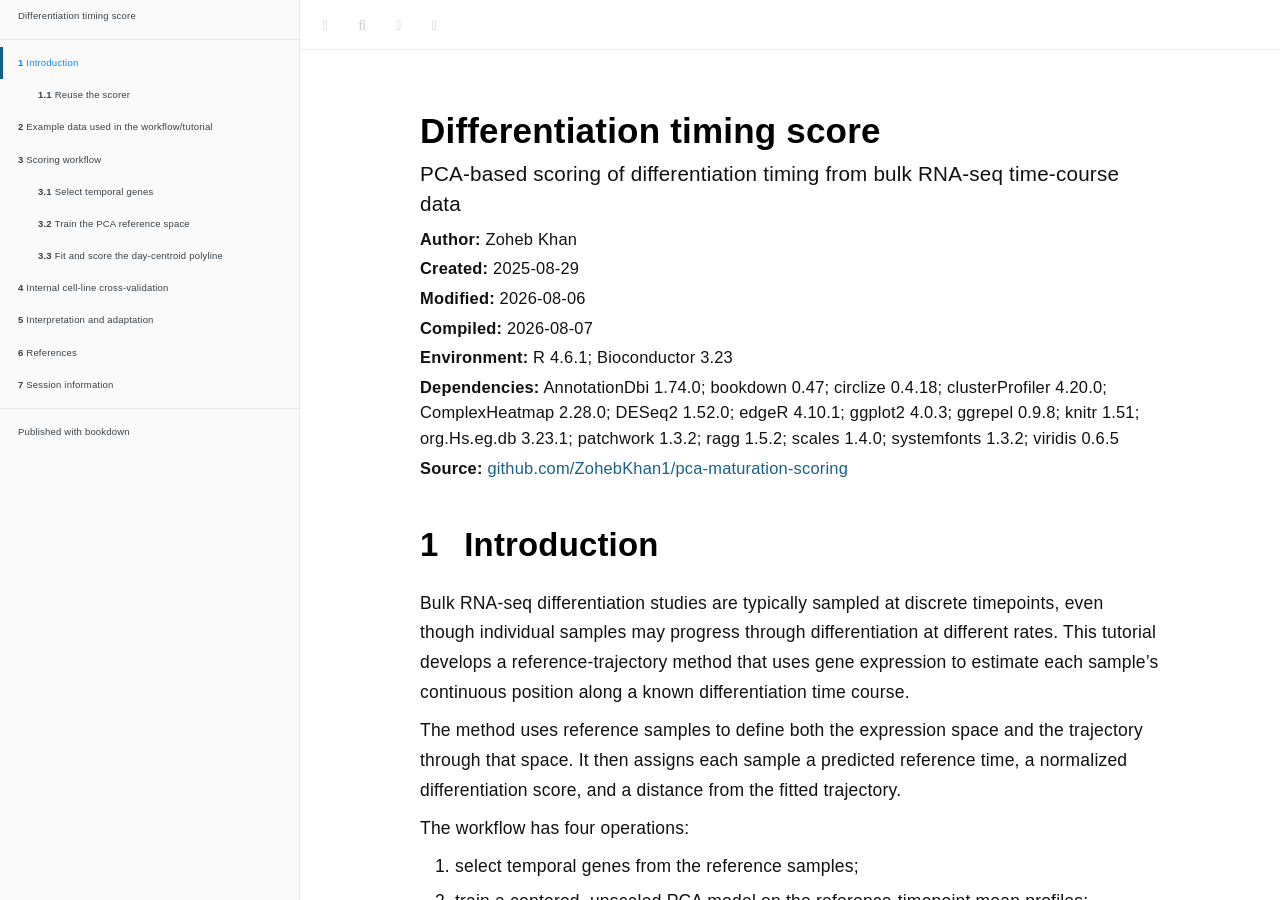
==== docs/index.html @ 33b311d7 "refine timing validation" ====
<!DOCTYPE html>
<html lang="" xml:lang="">
<head>

  <meta charset="utf-8" />
  <meta http-equiv="X-UA-Compatible" content="IE=edge" />
  <title>Differentiation timing score</title>
  <meta name="description" content="PCA-based scoring of differentiation timing from bulk RNA-seq time-course data." />
  <meta name="generator" content="bookdown 0.47 and GitBook 2.6.7" />

  <meta property="og:title" content="Differentiation timing score" />
  <meta property="og:type" content="book" />
  
  <meta property="og:description" content="PCA-based scoring of differentiation timing from bulk RNA-seq time-course data." />
  

  <meta name="twitter:card" content="summary" />
  <meta name="twitter:title" content="Differentiation timing score" />
  
  <meta name="twitter:description" content="PCA-based scoring of differentiation timing from bulk RNA-seq time-course data." />
  




  <meta name="viewport" content="width=device-width, initial-scale=1" />
  <meta name="apple-mobile-web-app-capable" content="yes" />
  <meta name="apple-mobile-web-app-status-bar-style" content="black" />
  
  


<script src="libs/jquery-3.6.0/jquery-3.6.0.min.js"></script>
<script src="https://cdn.jsdelivr.net/npm/fuse.js@6.4.6/dist/fuse.min.js"></script>
<link href="libs/gitbook-2.6.7/css/style.css" rel="stylesheet" />
<link href="libs/gitbook-2.6.7/css/plugin-table.css" rel="stylesheet" />
<link href="libs/gitbook-2.6.7/css/plugin-bookdown.css" rel="stylesheet" />
<link href="libs/gitbook-2.6.7/css/plugin-highlight.css" rel="stylesheet" />
<link href="libs/gitbook-2.6.7/css/plugin-search.css" rel="stylesheet" />
<link href="libs/gitbook-2.6.7/css/plugin-fontsettings.css" rel="stylesheet" />
<link href="libs/gitbook-2.6.7/css/plugin-clipboard.css" rel="stylesheet" />








<link href="libs/anchor-sections-1.1.0/anchor-sections.css" rel="stylesheet" />
<link href="libs/anchor-sections-1.1.0/anchor-sections-hash.css" rel="stylesheet" />
<script src="libs/anchor-sections-1.1.0/anchor-sections.js"></script>


<style type="text/css">
html { -webkit-text-size-adjust: 100%; }
pre > code.sourceCode { white-space: pre; position: relative; }
pre > code.sourceCode > span { display: inline-block; line-height: 1.25; }
pre > code.sourceCode > span:empty { height: 1.2em; }
.sourceCode { overflow: visible; }
code.sourceCode > span { color: inherit; text-decoration: inherit; }
pre.sourceCode { margin: 0; }
@media screen {
div.sourceCode { overflow: auto; }
}
@media print {
pre > code.sourceCode { white-space: pre-wrap; }
pre > code.sourceCode > span { text-indent: -5em; padding-left: 5em; }
}
pre.numberSource code
  { counter-reset: source-line 0; }
pre.numberSource code > span
  { position: relative; left: -4em; counter-increment: source-line; }
pre.numberSource code > span > a:first-child::before
  { content: counter(source-line);
    position: relative; left: -1em; text-align: right; vertical-align: baseline;
    border: none; display: inline-block;
    -webkit-touch-callout: none; -webkit-user-select: none;
    -khtml-user-select: none; -moz-user-select: none;
    -ms-user-select: none; user-select: none;
    padding: 0 4px; width: 4em;
    color: #aaaaaa;
  }
pre.numberSource { margin-left: 3em; border-left: 1px solid #aaaaaa;  padding-left: 4px; }
div.sourceCode
  {   }
@media screen {
pre > code.sourceCode > span > a:first-child::before { text-decoration: underline; }
}
code span.al { color: #ff0000; font-weight: bold; } /* Alert */
code span.an { color: #60a0b0; font-weight: bold; font-style: italic; } /* Annotation */
code span.at { color: #7d9029; } /* Attribute */
code span.bn { color: #40a070; } /* BaseN */
code span.bu { color: #008000; } /* BuiltIn */
code span.cf { color: #007020; font-weight: bold; } /* ControlFlow */
code span.ch { color: #4070a0; } /* Char */
code span.cn { color: #880000; } /* Constant */
code span.co { color: #60a0b0; font-style: italic; } /* Comment */
code span.cv { color: #60a0b0; font-weight: bold; font-style: italic; } /* CommentVar */
code span.do { color: #ba2121; font-style: italic; } /* Documentation */
code span.dt { color: #902000; } /* DataType */
code span.dv { color: #40a070; } /* DecVal */
code span.er { color: #ff0000; font-weight: bold; } /* Error */
code span.ex { } /* Extension */
code span.fl { color: #40a070; } /* Float */
code span.fu { color: #06287e; } /* Function */
code span.im { color: #008000; font-weight: bold; } /* Import */
code span.in { color: #60a0b0; font-weight: bold; font-style: italic; } /* Information */
code span.kw { color: #007020; font-weight: bold; } /* Keyword */
code span.op { color: #666666; } /* Operator */
code span.ot { color: #007020; } /* Other */
code span.pp { color: #bc7a00; } /* Preprocessor */
code span.sc { color: #4070a0; } /* SpecialChar */
code span.ss { color: #bb6688; } /* SpecialString */
code span.st { color: #4070a0; } /* String */
code span.va { color: #19177c; } /* Variable */
code span.vs { color: #4070a0; } /* VerbatimString */
code span.wa { color: #60a0b0; font-weight: bold; font-style: italic; } /* Warning */
</style>

<style type="text/css">
  
  div.hanging-indent{margin-left: 1.5em; text-indent: -1.5em;}
</style>

<link rel="stylesheet" href="style.css" type="text/css" />
</head>

<body>



  <div class="book without-animation with-summary font-size-2 font-family-1" data-basepath=".">

    <div class="book-summary">
      <nav role="navigation">

<ul class="summary">
<li><a href="./">Differentiation timing score</a></li>

<li class="divider"></li>
<li class="chapter" data-level="1" data-path=""><a href="#introduction"><i class="fa fa-check"></i><b>1</b> Introduction</a>
<ul>
<li class="chapter" data-level="1.1" data-path=""><a href="#reuse-the-scorer"><i class="fa fa-check"></i><b>1.1</b> Reuse the scorer</a></li>
</ul></li>
<li class="chapter" data-level="2" data-path=""><a href="#example-data-used-in-the-workflowtutorial"><i class="fa fa-check"></i><b>2</b> Example data used in the workflow/tutorial</a></li>
<li class="chapter" data-level="3" data-path=""><a href="#scoring-workflow"><i class="fa fa-check"></i><b>3</b> Scoring workflow</a>
<ul>
<li class="chapter" data-level="3.1" data-path=""><a href="#select-temporal-genes"><i class="fa fa-check"></i><b>3.1</b> Select temporal genes</a></li>
<li class="chapter" data-level="3.2" data-path=""><a href="#train-the-pca-reference-space"><i class="fa fa-check"></i><b>3.2</b> Train the PCA reference space</a></li>
<li class="chapter" data-level="3.3" data-path=""><a href="#fit-and-score-the-day-centroid-polyline"><i class="fa fa-check"></i><b>3.3</b> Fit and score the day-centroid polyline</a></li>
</ul></li>
<li class="chapter" data-level="4" data-path=""><a href="#internal-cell-line-cross-validation"><i class="fa fa-check"></i><b>4</b> Internal cell-line cross-validation</a></li>
<li class="chapter" data-level="5" data-path=""><a href="#interpretation-and-adaptation"><i class="fa fa-check"></i><b>5</b> Interpretation and adaptation</a></li>
<li class="chapter" data-level="6" data-path=""><a href="#references"><i class="fa fa-check"></i><b>6</b> References</a></li>
<li class="chapter" data-level="7" data-path=""><a href="#session-information"><i class="fa fa-check"></i><b>7</b> Session information</a></li>
<li class="divider"></li>
<li><a href="https://bookdown.org" target="_blank">Published with bookdown</a></li>

</ul>

      </nav>
    </div>

    <div class="book-body">
      <div class="body-inner">
        <div class="book-header" role="navigation">
          <h1>
            <i class="fa fa-circle-o-notch fa-spin"></i><a href="./">Differentiation timing score</a>
          </h1>
        </div>

        <div class="page-wrapper" tabindex="-1" role="main">
          <div class="page-inner">

            <section class="normal" id="section-">
<div id="header">
<h1 class="title">Differentiation timing score</h1>
</div>
<div class="tutorial-title-block">
<h1 class="title">
Differentiation timing score
</h1>
<div class="tutorial-subtitle">
PCA-based scoring of differentiation timing from bulk RNA-seq time-course data
</div>
<div class="tutorial-meta-block">
<div>
<span>Author:</span> Zoheb Khan
</div>
<div>
<span>Created:</span> 2025-08-29
</div>
<div>
<span>Modified:</span> 2026-08-06
</div>
<div>
<span>Compiled:</span> 2026-08-07
</div>
<div>
<span>Environment:</span> R 4.6.1; Bioconductor 3.23
</div>
<div>
<span>Dependencies:</span> AnnotationDbi 1.74.0; bookdown 0.47; circlize 0.4.18; clusterProfiler 4.20.0; ComplexHeatmap 2.28.0; DESeq2 1.52.0; edgeR 4.10.1; ggplot2 4.0.3; ggrepel 0.9.8; knitr 1.51; org.Hs.eg.db 3.23.1; patchwork 1.3.2; ragg 1.5.2; scales 1.4.0; systemfonts 1.3.2; viridis 0.6.5
</div>
<div>
<span>Source:</span> <a href="https://github.com/ZohebKhan1/pca-maturation-scoring">github.com/ZohebKhan1/pca-maturation-scoring</a>
</div>
</div>
</div>
<div id="introduction" class="section level1 hasAnchor" number="1">
<h1><span class="header-section-number">1</span> Introduction<a href="#introduction" class="anchor-section" aria-label="Anchor link to header"></a></h1>
<p>Bulk RNA-seq differentiation studies are typically sampled at discrete timepoints, even though individual samples may progress through differentiation at different rates. This tutorial develops a reference-trajectory method that uses gene expression to estimate each sample’s continuous position along a known differentiation time course.</p>
<p>The method uses reference samples to define both the expression space and the trajectory through that space. It then assigns each sample a predicted reference time, a normalized differentiation score, and a distance from the fitted trajectory.</p>
<p>The workflow has four operations:</p>
<ol style="list-style-type: decimal">
<li>select temporal genes from the reference samples;</li>
<li>train a centered, unscaled PCA model on the reference-timepoint mean profiles;</li>
<li>join ordered day centroids into a piecewise-linear trajectory; and</li>
<li>project samples to their nearest position on that finite trajectory.</li>
</ol>
<p>The worked analysis is maintained in <code>scripts/01_build_tutorial_objects.R</code>, and the reusable scoring implementation is in <code>functions/score_differentiation_timing.R</code>. <code>tutorial/tutorial.Rmd</code> is the authoritative tutorial source; <code>docs/</code> contains the generated GitHub Pages site.</p>
<div id="reuse-the-scorer" class="section level2 hasAnchor" number="1.1">
<h2><span class="header-section-number">1.1</span> Reuse the scorer<a href="#reuse-the-scorer" class="anchor-section" aria-label="Anchor link to header"></a></h2>
<p>The scorer assumes that temporal genes and normalized expression values have already been defined. It trains the reference PCA and day-centroid polyline, projects all supplied samples into that fixed space, and returns predicted time, a normalized differentiation score, and projection-distance diagnostics. It does not select genes, normalize counts, draw figures, or write files.</p>
<div class="sourceCode" id="cb1"><pre class="sourceCode r"><code class="sourceCode r"><span id="cb1-1"><a href="#cb1-1" tabindex="-1"></a>base_url <span class="ot">&lt;-</span> <span class="fu">paste0</span>(</span>
<span id="cb1-2"><a href="#cb1-2" tabindex="-1"></a>  <span class="st">&#39;https://raw.githubusercontent.com/ZohebKhan1/&#39;</span>,</span>
<span id="cb1-3"><a href="#cb1-3" tabindex="-1"></a>  <span class="st">&#39;pca-maturation-scoring/main/functions&#39;</span></span>
<span id="cb1-4"><a href="#cb1-4" tabindex="-1"></a>)</span>
<span id="cb1-5"><a href="#cb1-5" tabindex="-1"></a></span>
<span id="cb1-6"><a href="#cb1-6" tabindex="-1"></a><span class="fu">download.file</span>(</span>
<span id="cb1-7"><a href="#cb1-7" tabindex="-1"></a>  <span class="fu">paste0</span>(base_url, <span class="st">&#39;/score_differentiation_timing.R&#39;</span>),</span>
<span id="cb1-8"><a href="#cb1-8" tabindex="-1"></a>  <span class="st">&#39;score_differentiation_timing.R&#39;</span></span>
<span id="cb1-9"><a href="#cb1-9" tabindex="-1"></a>)</span>
<span id="cb1-10"><a href="#cb1-10" tabindex="-1"></a><span class="fu">source</span>(<span class="st">&#39;score_differentiation_timing.R&#39;</span>)</span></code></pre></div>
<p>The primary inputs are:</p>
<ul>
<li><code>expression_matrix</code>: normalized expression, with unique gene IDs in rows and unique sample IDs in columns;</li>
<li><code>metadata</code>: one row per expression sample;</li>
<li><code>temporal_genes</code>: gene IDs selected independently of the samples being evaluated;</li>
<li><code>sample_id_col</code> and <code>time_col</code>: metadata columns containing sample IDs and numeric reference times;</li>
<li><code>reference_samples</code>: an optional vector of sample IDs that distinguishes training references from samples to score. If omitted, all samples are references.</li>
</ul>
<p>The scorer automatically retains the smallest number of PCs explaining at least 99% of the between-timepoint variance. The output list contains <code>scores</code>, <code>pca_coordinates</code>, <code>pca_fit</code>, <code>pca_variance</code>, the selected <code>n_pcs</code>, <code>centroid_polyline</code>, retained <code>temporal_genes</code>, and the <code>reference_time_range</code>. Because projection is clipped to finite centroid-to-centroid segments, predicted times and normalized scores are bounded by the first and last reference timepoints. A score outside 0 to 1 is therefore not part of this implementation’s contract.</p>
</div>
</div>
<div id="example-data-used-in-the-workflowtutorial" class="section level1 hasAnchor" number="2">
<h1><span class="header-section-number">2</span> Example data used in the workflow/tutorial<a href="#example-data-used-in-the-workflowtutorial" class="anchor-section" aria-label="Anchor link to header"></a></h1>
<p>The worked example uses processed data derived from public <a href="https://www.ncbi.nlm.nih.gov/geo/query/acc.cgi?acc=GSE122380">NCBI GEO accession GSE122380</a>, a bulk RNA-seq time course of human induced pluripotent stem cell differentiation into cardiomyocytes reported by Strober, Elorbany, Rhodes and colleagues. The analysis includes 192 samples from 13 cell lines collected across differentiation days 1 through 15. These samples form the reference cohort used for temporal-gene selection, PCA training, day-centroid trajectory fitting, and internal validation.</p>
<p>The repository bundles aligned sample metadata, a raw gene-count matrix, and a variance-stabilized expression matrix. The active input contains no perturbation samples. These tracked RDS files are the reproducible starting point for the workflow; raw-read acquisition, sequencing and sample-level QC, alignment, quantification, upstream gene filtering, and construction of the VST matrix are outside the repository’s scope. The tutorial therefore reproduces the analysis from processed inputs rather than from FASTQ files.</p>
<div class="table-scroll" role="region" aria-label="Samples and cell lines by differentiation day" tabindex="0">
<table class="sample-summary-table">
<caption>
<span id="tab:sample-summary-table">Table 2.1: </span>Samples and represented cell lines by differentiation day.
</caption>
<thead>
<tr>
<th style="text-align:left;">
Metric
</th>
<th style="text-align:right;">
D1
</th>
<th style="text-align:right;">
D2
</th>
<th style="text-align:right;">
D3
</th>
<th style="text-align:right;">
D4
</th>
<th style="text-align:right;">
D5
</th>
<th style="text-align:right;">
D6
</th>
<th style="text-align:right;">
D7
</th>
<th style="text-align:right;">
D8
</th>
<th style="text-align:right;">
D9
</th>
<th style="text-align:right;">
D10
</th>
<th style="text-align:right;">
D11
</th>
<th style="text-align:right;">
D12
</th>
<th style="text-align:right;">
D13
</th>
<th style="text-align:right;">
D14
</th>
<th style="text-align:right;">
D15
</th>
</tr>
</thead>
<tbody>
<tr>
<td style="text-align:left;">
Samples
</td>
<td style="text-align:right;">
13
</td>
<td style="text-align:right;">
12
</td>
<td style="text-align:right;">
12
</td>
<td style="text-align:right;">
12
</td>
<td style="text-align:right;">
13
</td>
<td style="text-align:right;">
13
</td>
<td style="text-align:right;">
13
</td>
<td style="text-align:right;">
13
</td>
<td style="text-align:right;">
13
</td>
<td style="text-align:right;">
13
</td>
<td style="text-align:right;">
13
</td>
<td style="text-align:right;">
13
</td>
<td style="text-align:right;">
13
</td>
<td style="text-align:right;">
13
</td>
<td style="text-align:right;">
13
</td>
</tr>
<tr>
<td style="text-align:left;">
Cell lines
</td>
<td style="text-align:right;">
13
</td>
<td style="text-align:right;">
12
</td>
<td style="text-align:right;">
12
</td>
<td style="text-align:right;">
12
</td>
<td style="text-align:right;">
13
</td>
<td style="text-align:right;">
13
</td>
<td style="text-align:right;">
13
</td>
<td style="text-align:right;">
13
</td>
<td style="text-align:right;">
13
</td>
<td style="text-align:right;">
13
</td>
<td style="text-align:right;">
13
</td>
<td style="text-align:right;">
13
</td>
<td style="text-align:right;">
13
</td>
<td style="text-align:right;">
13
</td>
<td style="text-align:right;">
13
</td>
</tr>
</tbody>
</table>
</div>
<p>The overview below shows global time-course structure and the corresponding day-collapsed expression similarity.</p>
<div id="fig-reference-overview" class="figure-anchor">

</div>
<p><img class="tutorial-figure" src="assets/figures/GSE122380_reference_pca_and_day_correlation.png" alt="PCA of the reference samples and a day-level expression correlation heatmap." style="width:96%;"></p>
<div class="tutorial-figure-caption">
<strong>Figure 1.</strong> Experimental structure of the GSE122380 time course. <strong>a.</strong> PCA using the top 10% most variable VST genes, colored by differentiation day. <strong>b.</strong> Pearson correlation between day-mean profiles from the same variable-gene set.
</div>
</div>
<div id="scoring-workflow" class="section level1 hasAnchor" number="3">
<h1><span class="header-section-number">3</span> Scoring workflow<a href="#scoring-workflow" class="anchor-section" aria-label="Anchor link to header"></a></h1>
<ol style="list-style-type: decimal">
<li><strong>Identify temporal genes in the reference samples.</strong> Apply three filters in sequence and retain genes that pass all three:
<ul>
<li>maximum day-mean TMM CPM at least 10;</li>
<li>DESeq2 LRT adjusted <span class="math inline">\(p\)</span>-value below <span class="math inline">\(10^{-7}\)</span> for categorical day after accounting for cell line; and</li>
<li>day-mean VST expression range at least 0.6.</li>
</ul></li>
<li><strong>Train the reference PCA.</strong> Average temporal-gene VST expression within each reference day, center each gene without variance scaling, and retain the smallest number of PCs explaining at least 99% of the between-day variance.</li>
<li><strong>Construct the day trajectory.</strong> Calculate the centroid for each reference day in retained PC space and connect the ordered centroids with finite line segments.</li>
<li><strong>Project each sample.</strong> Find its nearest point on the trajectory to obtain predicted time, a score normalized from 0 to 1, and squared projection distance.</li>
</ol>
<div id="select-temporal-genes" class="section level2 hasAnchor" number="3.1">
<h2><span class="header-section-number">3.1</span> Select temporal genes<a href="#select-temporal-genes" class="anchor-section" aria-label="Anchor link to header"></a></h2>
<p>Temporal-gene selection applies three filters in sequence. A gene is retained only if it satisfies every criterion.</p>
<p>The LRT compares a full count model containing cell line and categorical differentiation day with a reduced model containing cell line alone:</p>
<p><span class="math display">\[
\mathrm{full}: y \sim \mathrm{cell\ line} + \mathrm{day},
\qquad
\mathrm{reduced}: y \sim \mathrm{cell\ line}.
\tag{1}
\]</span></p>
<p>The likelihood-ratio statistic is</p>
<p><span class="math display">\[
\mathrm{LR} = 2\left(\ell_{\mathrm{full}} - \ell_{\mathrm{reduced}}\right),
\tag{2}
\]</span></p>
<p>where <span class="math inline">\(\ell\)</span> is the maximized model log likelihood. This tests whether categorical day improves fit after accounting for cell-line structure; it does not assume a linear expression trend.</p>
<div class="sourceCode" id="cb2"><pre class="sourceCode r"><code class="sourceCode r"><span id="cb2-1"><a href="#cb2-1" tabindex="-1"></a><span class="fu">source</span>(<span class="st">&#39;functions/select_temporal_genes.R&#39;</span>)</span>
<span id="cb2-2"><a href="#cb2-2" tabindex="-1"></a></span>
<span id="cb2-3"><a href="#cb2-3" tabindex="-1"></a>temporal_selection <span class="ot">&lt;-</span> <span class="fu">select_temporal_genes</span>(</span>
<span id="cb2-4"><a href="#cb2-4" tabindex="-1"></a>  <span class="at">counts =</span> counts,</span>
<span id="cb2-5"><a href="#cb2-5" tabindex="-1"></a>  <span class="at">vst =</span> vst,</span>
<span id="cb2-6"><a href="#cb2-6" tabindex="-1"></a>  <span class="at">metadata =</span> metadata,</span>
<span id="cb2-7"><a href="#cb2-7" tabindex="-1"></a>  <span class="at">expression_cpm_cutoff =</span> <span class="dv">10</span>,</span>
<span id="cb2-8"><a href="#cb2-8" tabindex="-1"></a>  <span class="at">lrt_padj_cutoff =</span> <span class="fl">1e-7</span>,</span>
<span id="cb2-9"><a href="#cb2-9" tabindex="-1"></a>  <span class="at">vst_dynamic_range_cutoff =</span> <span class="fl">0.6</span></span>
<span id="cb2-10"><a href="#cb2-10" tabindex="-1"></a>)</span>
<span id="cb2-11"><a href="#cb2-11" tabindex="-1"></a>temporal_genes <span class="ot">&lt;-</span> temporal_selection<span class="sc">$</span>temporal_genes</span></code></pre></div>
<table class="sample-summary-table">
<caption>
<span id="tab:lrt-summary-table">Table 3.1: </span>Sequential temporal-gene filtering.
</caption>
<thead>
<tr>
<th style="text-align:left;">
Metric
</th>
<th style="text-align:right;">
Value
</th>
</tr>
</thead>
<tbody>
<tr>
<td style="text-align:left;">
Genes in the aligned count/VST input
</td>
<td style="text-align:right;">
13,615
</td>
</tr>
<tr>
<td style="text-align:left;">
Genes with maximum day-mean TMM CPM &gt;= 10
</td>
<td style="text-align:right;">
11,411
</td>
</tr>
<tr>
<td style="text-align:left;">
Genes passing LRT adjusted p-value &lt; 1e-7
</td>
<td style="text-align:right;">
10,863
</td>
</tr>
<tr>
<td style="text-align:left;">
Genes passing all filters and used for scoring
</td>
<td style="text-align:right;">
8,215
</td>
</tr>
</tbody>
</table>
<p>The heatmap displays the first 1,500 final temporal genes after ordering the LRT results by adjusted p-value and then raw p-value. PCA, scoring, and validation use the complete temporal set rather than this display subset.</p>
<div id="fig-temporal-heatmap" class="figure-anchor">

</div>
<p><img class="tutorial-figure" src="assets/figures/GSE122380_temporal_heatmap.png" alt="Heatmap of 1500 temporal genes across all samples, ordered by differentiation day." style="width:92%;"></p>
<p>The four-cluster partition uses Ward-D2 hierarchical clustering of Euclidean distances between robust-LOESS-smoothed, re-standardized day-mean profiles. It is used only to interpret broad expression patterns. Cluster trajectories and GO Biological Process enrichment use the same 1,500 displayed genes, with those genes as the enrichment universe. These tests are not part of the scoring algorithm.</p>
<div id="fig-temporal-clusters" class="figure-anchor">

</div>
<p><img class="tutorial-figure" src="assets/figures/GSE122380_temporal_clusters.png" alt="Four temporal expression clusters with their enriched GO biological processes." style="width:96%;"></p>
<div class="tutorial-figure-caption">
<strong>Figure 3.</strong> Descriptive temporal clusters and GO enrichment for the 1,500 heatmap genes. Each row pairs a cluster trajectory with its top enriched GO Biological Process terms.
</div>
</div>
<div id="train-the-pca-reference-space" class="section level2 hasAnchor" number="3.2">
<h2><span class="header-section-number">3.2</span> Train the PCA reference space<a href="#train-the-pca-reference-space" class="anchor-section" aria-label="Anchor link to header"></a></h2>
<p>Let <span class="math inline">\(X \in \mathbb{R}^{n \times p}\)</span> be normalized reference expression for <span class="math inline">\(n\)</span> samples and <span class="math inline">\(p\)</span> temporal genes. For each of <span class="math inline">\(m\)</span> reference timepoints, the scorer first calculates its mean expression profile <span class="math inline">\(\mathbf{m}_j\)</span>. PCA is fitted to the <span class="math inline">\(m \times p\)</span> matrix of timepoint means after centering each gene without variance scaling. If <span class="math inline">\(\boldsymbol{\mu}_M\)</span> is the across-timepoint gene mean and <span class="math inline">\(W_k\)</span> contains the retained loading vectors, then</p>
<p><span class="math display">\[
\mathbf{m}_j = \frac{1}{|I_j|}\sum_{i \in I_j}\mathbf{x}_i,
\qquad
\mathbf{z}_i = (\mathbf{x}_i - \boldsymbol{\mu}_M) W_k.
\tag{3}
\]</span></p>
<p>The scorer chooses the smallest <span class="math inline">\(k\)</span> for which cumulative PCA variance is at least 99%. This choice is made from reference-timepoint means only; samples being evaluated cannot affect it. The rule retained seven PCs in the complete reference fit and in every validation fold. PC1 is flipped for figure readability when needed so it increases with differentiation day; a sign flip does not alter Euclidean projections or scores.</p>
<div id="fig-pca-day" class="figure-anchor">

</div>
<p><img class="tutorial-figure" src="assets/figures/GSE122380_pca_day.png" alt="PCA and PC1 versus day for all temporal genes and early and late cluster subsets." style="width:96%;"></p>
<div class="tutorial-figure-caption">
<strong>Figure 4.</strong> Individual samples projected into centered, unscaled PCA spaces learned from timepoint means for the full temporal set and two descriptive cluster subsets. C1+C2 and C3+C4 are interpretive subsets, not alternative primary models.
</div>
<p>The loading analysis annotates the largest PC1 and PC2 loadings and tests the top 500 genes in each PC1 direction for GO enrichment against the full temporal-gene universe.</p>
<div id="fig-pc1-validation" class="figure-anchor">

</div>
<p><img class="tutorial-figure" src="assets/figures/GSE122380_pc1_validation.png" alt="Top PCA loading genes and GO enrichment for positive and negative PC1 loadings." style="width:96%;"></p>
<div class="tutorial-figure-caption">
<strong>Figure 5.</strong> PCA loading interpretation. <strong>a-b.</strong> The ten largest positive and negative PC1 and PC2 loading genes. Ambiguous Ensembl-to-symbol mappings retain the Ensembl ID. <strong>c-d.</strong> GO enrichment among the 500 strongest negative and positive PC1 loadings.
</div>
</div>
<div id="fit-and-score-the-day-centroid-polyline" class="section level2 hasAnchor" number="3.3">
<h2><span class="header-section-number">3.3</span> Fit and score the day-centroid polyline<a href="#fit-and-score-the-day-centroid-polyline" class="anchor-section" aria-label="Anchor link to header"></a></h2>
<p>For each ordered reference day <span class="math inline">\(t_j\)</span>, the mean PCA coordinate is</p>
<p><span class="math display">\[
\mathbf{c}_j = \frac{1}{|I_j|}\sum_{i \in I_j}\mathbf{z}_i,
\qquad j = 1,\ldots,m.
\tag{4}
\]</span></p>
<p>The ordered centroids define a piecewise-linear trajectory. Segment <span class="math inline">\(j\)</span> begins at <span class="math inline">\(\mathbf{a}_j=\mathbf{c}_j\)</span>, ends at <span class="math inline">\(\mathbf{b}_j=\mathbf{c}_{j+1}\)</span>, and has direction <span class="math inline">\(\mathbf{v}_j=\mathbf{b}_j-\mathbf{a}_j\)</span>. For sample <span class="math inline">\(i\)</span>, the fraction along segment <span class="math inline">\(j\)</span> is</p>
<p><span class="math display">\[
\alpha_{ij} =
\operatorname{clip}_{[0,1]}
\left(
\frac{\langle \mathbf{z}_i-\mathbf{a}_j,\mathbf{v}_j \rangle}
{\langle \mathbf{v}_j,\mathbf{v}_j \rangle}
\right).
\tag{5}
\]</span></p>
<p>The closest finite-segment projection is selected:</p>
<p><span class="math display">\[
\mathbf{q}_{ij}=\mathbf{a}_j+\alpha_{ij}\mathbf{v}_j,
\qquad
j^\ast=\underset{j}{\operatorname{argmin}}
\left\lVert\mathbf{z}_i-\mathbf{q}_{ij}\right\rVert^2.
\tag{6}
\]</span></p>
<p>The corresponding predicted time and normalized score are</p>
<p><span class="math display">\[
\widehat{t}_i=t_{j^\ast}+\alpha_{ij^\ast}(t_{j^\ast+1}-t_{j^\ast}),
\qquad
s_i=\frac{\widehat{t}_i-t_{\mathrm{start}}}{t_{\mathrm{end}}-t_{\mathrm{start}}}.
\tag{7}
\]</span></p>
<p>Zero-length centroid segments are omitted. The method assumes that ordered centroids describe a meaningful trajectory in retained PC space. A self-approaching or folded trajectory can make nearest-segment assignments biologically ambiguous; squared projection distance should therefore be inspected when adapting the scorer.</p>
<div class="sourceCode" id="cb3"><pre class="sourceCode r"><code class="sourceCode r"><span id="cb3-1"><a href="#cb3-1" tabindex="-1"></a><span class="fu">source</span>(<span class="st">&#39;functions/score_differentiation_timing.R&#39;</span>)</span>
<span id="cb3-2"><a href="#cb3-2" tabindex="-1"></a></span>
<span id="cb3-3"><a href="#cb3-3" tabindex="-1"></a>timing_fit <span class="ot">&lt;-</span> <span class="fu">score_differentiation_timing</span>(</span>
<span id="cb3-4"><a href="#cb3-4" tabindex="-1"></a>  <span class="at">expression_matrix =</span> vst,             <span class="co"># normalized gene expression (vst)</span></span>
<span id="cb3-5"><a href="#cb3-5" tabindex="-1"></a>  <span class="at">metadata =</span> metadata,                  <span class="co"># sample metadata sheet</span></span>
<span id="cb3-6"><a href="#cb3-6" tabindex="-1"></a>  <span class="at">temporal_genes =</span> temporal_genes,      <span class="co"># temporally variable genes identified in step 3</span></span>
<span id="cb3-7"><a href="#cb3-7" tabindex="-1"></a>  <span class="at">sample_id_col =</span> <span class="st">&#39;sample_id&#39;</span>,</span>
<span id="cb3-8"><a href="#cb3-8" tabindex="-1"></a>  <span class="at">time_col =</span> <span class="st">&#39;day_numeric&#39;</span></span>
<span id="cb3-9"><a href="#cb3-9" tabindex="-1"></a>)</span>
<span id="cb3-10"><a href="#cb3-10" tabindex="-1"></a><span class="fu">head</span>(timing_fit<span class="sc">$</span>scores)</span></code></pre></div>
<div id="fig-timing-polyline" class="figure-anchor">

</div>
<p><img class="tutorial-figure" src="assets/figures/GSE122380_timing_polyline.png" alt="Samples and the ordered day-centroid polyline in the first two principal components." style="width:86%;"></p>
<div class="tutorial-figure-caption">
<strong>Figure 6.</strong> Differentiation trajectory in reference PCA space. Black points are day centroids; arrows connect them in day order. The day 1 and day 15 centroids anchor scores 0 and 1.
</div>
<p>The next figure projects the reference samples back onto their fitted trajectory. This is a descriptive calibration view, not out-of-sample validation. The gray band is the day-level mean score plus or minus one standard deviation.</p>
<div id="fig-score-by-day" class="figure-anchor">

</div>
<p><img class="tutorial-figure" src="assets/figures/GSE122380_score_by_day.png" alt="Differentiation timing scores across observed differentiation days." style="width:96%;"></p>
<div class="tutorial-figure-caption">
<strong>Figure 7.</strong> Reference-sample differentiation timing scores by observed day. Dashed lines mark the bounded reference endpoints at 0 and 1.
</div>
</div>
</div>
<div id="internal-cell-line-cross-validation" class="section level1 hasAnchor" number="4">
<h1><span class="header-section-number">4</span> Internal cell-line cross-validation<a href="#internal-cell-line-cross-validation" class="anchor-section" aria-label="Anchor link to header"></a></h1>
<p>Leave-one-cell-line-out validation repeats temporal-gene selection, PCA training, and polyline fitting using the remaining cell lines, then scores samples from the held-out cell line. The count-based DESeq2 LRT is refit in each fold. The tracked VST matrix is shared across folds because the upstream transformation pipeline is not available; the result is therefore internal validation conditional on this processed cohort, not an external transferability estimate. The tutorial uses a compatible optional local cache when present and otherwise runs the complete validation in memory without saving the result.</p>
<p>Fold-specific temporal genes are also divided into maturation and progenitor sets by the sign of their Spearman correlation with day. The reported accuracy metrics use the complete temporal set. All 13 held-out cell lines contribute; cell line <code>19190</code> is omitted only from the per-cell-line panel grid so the display remains a balanced 3-by-4 layout.</p>
<table class="sample-summary-table">
<caption>
<span id="tab:loo-summary-table">Table 4.1: </span>Leave-one-cell-line-out validation summary.
</caption>
<thead>
<tr>
<th style="text-align:left;">
Metric
</th>
<th style="text-align:right;">
Value
</th>
</tr>
</thead>
<tbody>
<tr>
<td style="text-align:left;">
Held-out cell lines
</td>
<td style="text-align:right;">
13
</td>
</tr>
<tr>
<td style="text-align:left;">
Held-out samples
</td>
<td style="text-align:right;">
192
</td>
</tr>
<tr>
<td style="text-align:left;">
Correlation between actual and predicted day
</td>
<td style="text-align:right;">
0.979
</td>
</tr>
<tr>
<td style="text-align:left;">
Squared Pearson correlation
</td>
<td style="text-align:right;">
0.959
</td>
</tr>
<tr>
<td style="text-align:left;">
Mean absolute error
</td>
<td style="text-align:right;">
0.55 days
</td>
</tr>
<tr>
<td style="text-align:left;">
Median absolute error
</td>
<td style="text-align:right;">
0.30 days
</td>
</tr>
<tr>
<td style="text-align:left;">
Predictions within 1 day
</td>
<td style="text-align:right;">
82.3%
</td>
</tr>
<tr>
<td style="text-align:left;">
Predictions within 2 days
</td>
<td style="text-align:right;">
97.9%
</td>
</tr>
</tbody>
</table>
<div id="fig-loo-cell-line-predictions" class="figure-anchor">

</div>
<p><img class="tutorial-figure" src="assets/figures/GSE122380_loo_cell_line_predictions.png" alt="Predicted versus observed day trajectories for twelve displayed held-out cell lines." style="width:96%;"></p>
<div class="tutorial-figure-caption">
<strong>Figure 8.</strong> Held-out predictions for 12 displayed cell lines. Each panel reports Pearson <span class="math inline">\(r\)</span> and its square for that line; neither quantity is a predictive <span class="math inline">\(R^2\)</span> statistic.
</div>
<div id="fig-loo-summary" class="figure-anchor">

</div>
<p><img class="tutorial-figure" src="assets/figures/GSE122380_loo_summary.png" alt="Predicted versus observed differentiation day for every held-out sample." style="width:96%;"></p>
<div class="tutorial-figure-caption">
<strong>Figure 9.</strong> Predicted versus observed differentiation day for all held-out samples. The dashed line is identity; the solid line is an ordinary least-squares summary.
</div>
<p>For held-out sample <span class="math inline">\(i\)</span>, absolute prediction error is</p>
<p><span class="math display">\[
e_i=\left|\widehat{t}_i-t_i\right|.
\]</span></p>
<p>Bars show the mean absolute held-out prediction error at each observed day. Error bars show one standard deviation across held-out samples at that day.</p>
<div id="fig-loo-timepoint-accuracy" class="figure-anchor">

</div>
<p><img class="tutorial-figure" src="assets/figures/GSE122380_loo_timepoint_accuracy.png" alt="Mean absolute held-out prediction error by observed differentiation day, with standard-deviation error bars." style="width:82%;"></p>
<div class="tutorial-figure-caption">
<strong>Figure 10.</strong> Absolute held-out prediction error by day. Lower values indicate closer timing predictions.
</div>
</div>
<div id="interpretation-and-adaptation" class="section level1 hasAnchor" number="5">
<h1><span class="header-section-number">5</span> Interpretation and adaptation<a href="#interpretation-and-adaptation" class="anchor-section" aria-label="Anchor link to header"></a></h1>
<p>The score estimates position along this reference trajectory. It does not establish cell quality, differentiation efficiency, lineage identity, potency, or biological directionality.</p>
<p>For a new study, select temporal genes and train the PCA/polyline model in an appropriate reference cohort, then project test samples without refitting that model. Before comparing scores across datasets, verify gene identifiers, normalization, shared feature support, batch structure, reference-time coverage, and projection distance.</p>
</div>
<div id="references" class="section level1 hasAnchor" number="6">
<h1><span class="header-section-number">6</span> References<a href="#references" class="anchor-section" aria-label="Anchor link to header"></a></h1>
<ol style="list-style-type: decimal">
<li>Love MI, Huber W, Anders S. Moderated estimation of fold change and dispersion for RNA-seq data with DESeq2. <em>Genome Biology</em>. 2014;15:550.</li>
<li>Strober BJ, Elorbany R, Rhodes K, et al. Dynamic genetic regulation of gene expression during cellular differentiation. <em>Science</em>. 2019;364:1287-1290.</li>
</ol>
</div>
<div id="session-information" class="section level1 hasAnchor" number="7">
<h1><span class="header-section-number">7</span> Session information<a href="#session-information" class="anchor-section" aria-label="Anchor link to header"></a></h1>
<pre><code>## R version 4.6.1 (2026-06-24)
## Platform: aarch64-apple-darwin23
## Running under: macOS Tahoe 26.5.1
## Matrix products: default
## BLAS:   /Library/Frameworks/R.framework/Versions/4.6/Resources/lib/libRblas.0.dylib
## LAPACK: /Library/Frameworks/R.framework/Versions/4.6/Resources/lib/libRlapack.dylib;  LAPACK version 3.12.1
## locale:
## [1] C.UTF-8/C.UTF-8/C.UTF-8/C/C.UTF-8/C.UTF-8
## time zone: America/Chicago
## tzcode source: internal
## attached base packages:
## [1] grid      stats4    stats     graphics  grDevices utils     datasets
## [8] methods   base
## other attached packages:
##  [1] viridis_0.6.5               viridisLite_0.4.3
##  [3] systemfonts_1.3.2           scales_1.4.0
##  [5] ragg_1.5.2                  patchwork_1.3.2
##  [7] org.Hs.eg.db_3.23.1         ggrepel_0.9.8
##  [9] ggplot2_4.0.3               edgeR_4.10.1
## [11] limma_3.68.4                DESeq2_1.52.0
## [13] SummarizedExperiment_1.42.0 MatrixGenerics_1.24.0
## [15] matrixStats_1.5.0           GenomicRanges_1.64.0
## [17] Seqinfo_1.2.0               ComplexHeatmap_2.28.0
## [19] clusterProfiler_4.20.0      circlize_0.4.18
## [21] AnnotationDbi_1.74.0        IRanges_2.46.0
## [23] S4Vectors_0.50.1            Biobase_2.72.0
## [25] BiocGenerics_0.58.1         generics_0.1.4
## [27] bookdown_0.47
## loaded via a namespace (and not attached):
##   [1] RColorBrewer_1.1-3      rstudioapi_0.19.0       jsonlite_2.0.0
##   [4] shape_1.4.6.1           tidydr_0.0.6            magrittr_2.0.5
##   [7] magick_2.9.1            ggtangle_0.1.2          rmarkdown_2.31
##  [10] farver_2.1.2            GlobalOptions_0.1.4     fs_2.1.0
##  [13] vctrs_0.7.3             Cairo_1.7-0             memoise_2.0.1
##  [16] ggtree_4.2.0            htmltools_0.5.9         S4Arrays_1.12.0
##  [19] SparseArray_1.12.2      gridGraphics_0.5-1      sass_0.4.10
##  [22] bslib_0.11.0            htmlwidgets_1.6.4       plyr_1.8.9
##  [25] httr2_1.3.0             cachem_1.1.0            igraph_2.3.3
##  [28] lifecycle_1.0.5         iterators_1.0.14        pkgconfig_2.0.3
##  [31] Matrix_1.7-5            R6_2.6.1                fastmap_1.2.0
##  [34] gson_0.2.0              clue_0.3-68             digest_0.6.39
##  [37] aplot_0.3.1             enrichplot_1.32.0       colorspace_2.1-3
##  [40] ggnewscale_0.5.2        aisdk_1.4.12            textshaping_1.0.5
##  [43] RSQLite_3.53.3          labeling_0.4.3          mgcv_1.9-4
##  [46] abind_1.4-8             httr_1.4.8              polyclip_1.10-7
##  [49] compiler_4.6.1          bit64_4.8.2             fontquiver_0.2.1
##  [52] withr_3.0.3             doParallel_1.0.17       S7_0.2.2
##  [55] BiocParallel_1.46.0     DBI_1.3.0               ggforce_0.5.0
##  [58] R.utils_2.13.0          MASS_7.3-65             DelayedArray_0.38.2
##  [61] rappdirs_0.3.4          rjson_0.2.23            tools_4.6.1
##  [64] otel_0.2.0              ape_5.8-1               scatterpie_0.2.6
##  [67] R.oo_1.27.1             glue_1.8.1              callr_3.8.0
##  [70] nlme_3.1-169            R.cache_0.17.0          GOSemSim_2.38.3
##  [73] cluster_2.1.8.2         reshape2_1.4.5          gtable_0.3.6
##  [76] R.methodsS3_1.8.2       tidyr_1.3.2             XVector_0.52.0
##  [79] foreach_1.5.2           pillar_1.11.1           stringr_1.6.0
##  [82] yulab.utils_0.2.4       splines_4.6.1           dplyr_1.2.1
##  [85] tweenr_2.0.3            treeio_1.36.1           lattice_0.22-9
##  [88] bit_4.6.0               tidyselect_1.2.1        locfit_1.5-9.12
##  [91] fontLiberation_0.1.0    GO.db_3.23.1            Biostrings_2.80.1
##  [94] knitr_1.51              gridExtra_2.3.1         fontBitstreamVera_0.1.1
##  [97] xfun_0.60               statmod_1.5.2           stringi_1.8.7
## [100] lazyeval_0.2.3          ggfun_0.2.1             yaml_2.3.12
## [103] evaluate_1.0.5          codetools_0.2-20        gdtools_0.5.1
## [106] tibble_3.3.1            qvalue_2.44.0           BiocManager_1.30.27
## [109] ggplotify_0.1.3         cli_3.6.6               jquerylib_0.1.4
## [112] processx_3.9.0          styler_1.11.0           dichromat_2.0-0.1
## [115] Rcpp_1.1.2              png_0.1-9               parallel_4.6.1
## [118] blob_1.3.0              DOSE_4.6.0              tidytree_0.4.8
## [121] ggiraph_0.9.6           enrichit_0.2.0          purrr_1.2.2
## [124] crayon_1.5.3            GetoptLong_1.1.1        rlang_1.3.0
## [127] KEGGREST_1.52.2</code></pre>

</div>
            </section>

          </div>
        </div>
      </div>


    </div>
  </div>
<script src="libs/gitbook-2.6.7/js/app.min.js"></script>
<script src="libs/gitbook-2.6.7/js/clipboard.min.js"></script>
<script src="libs/gitbook-2.6.7/js/plugin-search.js"></script>
<script src="libs/gitbook-2.6.7/js/plugin-sharing.js"></script>
<script src="libs/gitbook-2.6.7/js/plugin-fontsettings.js"></script>
<script src="libs/gitbook-2.6.7/js/plugin-bookdown.js"></script>
<script src="libs/gitbook-2.6.7/js/jquery.highlight.js"></script>
<script src="libs/gitbook-2.6.7/js/plugin-clipboard.js"></script>
<script>
gitbook.require(["gitbook"], function(gitbook) {
gitbook.start({
  "sharing": null,
  "fontsettings": {
    "theme": "white",
    "family": "sans",
    "size": 2
  },
  "edit": {
    "link": null,
    "text": null
  },
  "history": {
    "link": null,
    "text": null
  },
  "view": {
    "link": null,
    "text": null
  },
  "download": null,
  "search": {
    "engine": "fuse",
    "options": null
  },
  "toc": {
    "collapse": "subsection"
  }
});
});
</script>

<!-- dynamically load mathjax for compatibility with self-contained -->
<script>
  (function () {
    var script = document.createElement("script");
    script.type = "text/javascript";
    var src = "true";
    if (src === "" || src === "true") src = "https://cdnjs.cloudflare.com/ajax/libs/mathjax/2.7.9/latest.js?config=TeX-MML-AM_CHTML";
    if (location.protocol !== "file:")
      if (/^https?:/.test(src))
        src = src.replace(/^https?:/, '');
    script.src = src;
    document.getElementsByTagName("head")[0].appendChild(script);
  })();
</script>
</body>

</html>
---- docs/libs/gitbook-2.6.7/css/style.css ----
/*! normalize.css v2.1.0 | MIT License | git.io/normalize */img,legend{border:0}*{-webkit-font-smoothing:antialiased}sub,sup{position:relative}.book .book-body .page-wrapper .page-inner section.normal hr:after,.book-langs-index .inner .languages:after,.buttons:after,.dropdown-menu .buttons:after{clear:both}body,html{-ms-text-size-adjust:100%;-webkit-text-size-adjust:100%}article,aside,details,figcaption,figure,footer,header,hgroup,main,nav,section,summary{display:block}audio,canvas,video{display:inline-block}.hidden,[hidden]{display:none}audio:not([controls]){display:none;height:0}html{font-family:sans-serif}body,figure{margin:0}a:focus{outline:dotted thin}a:active,a:hover{outline:0}h1{font-size:2em;margin:.67em 0}abbr[title]{border-bottom:1px dotted}b,strong{font-weight:700}dfn{font-style:italic}hr{-moz-box-sizing:content-box;box-sizing:content-box;height:0}mark{background:#ff0;color:#000}code,kbd,pre,samp{font-family:monospace,serif;font-size:1em}pre{white-space:pre-wrap}q{quotes:"\201C" "\201D" "\2018" "\2019"}small{font-size:80%}sub,sup{font-size:75%;line-height:0;vertical-align:baseline}sup{top:-.5em}sub{bottom:-.25em}svg:not(:root){overflow:hidden}fieldset{border:1px solid silver;margin:0 2px;padding:.35em .625em .75em}legend{padding:0}button,input,select,textarea{font-family:inherit;font-size:100%;margin:0}button,input{line-height:normal}button,select{text-transform:none}button,html input[type=button],input[type=reset],input[type=submit]{-webkit-appearance:button;cursor:pointer}button[disabled],html input[disabled]{cursor:default}input[type=checkbox],input[type=radio]{box-sizing:border-box;padding:0}input[type=search]{-webkit-appearance:textfield;-moz-box-sizing:content-box;-webkit-box-sizing:content-box;box-sizing:content-box}input[type=search]::-webkit-search-cancel-button{margin-right:10px;}button::-moz-focus-inner,input::-moz-focus-inner{border:0;padding:0}textarea{overflow:auto;vertical-align:top}table{border-collapse:collapse;border-spacing:0}/*!
 * Preboot v2
 *
 * Open sourced under MIT license by @mdo.
 * Some variables and mixins from Bootstrap (Apache 2 license).
 */.link-inherit,.link-inherit:focus,.link-inherit:hover{color:inherit}/*!
 *  Font Awesome 4.7.0 by @davegandy - http://fontawesome.io - @fontawesome
 *  License - http://fontawesome.io/license (Font: SIL OFL 1.1, CSS: MIT License)
 */@font-face{font-family:'FontAwesome';src:url('./fontawesome/fontawesome-webfont.ttf?v=4.7.0') format('truetype');font-weight:normal;font-style:normal}.fa{display:inline-block;font:normal normal normal 14px/1 FontAwesome;font-size:inherit;text-rendering:auto;-webkit-font-smoothing:antialiased;-moz-osx-font-smoothing:grayscale}.fa-lg{font-size:1.33333333em;line-height:.75em;vertical-align:-15%}.fa-2x{font-size:2em}.fa-3x{font-size:3em}.fa-4x{font-size:4em}.fa-5x{font-size:5em}.fa-fw{width:1.28571429em;text-align:center}.fa-ul{padding-left:0;margin-left:2.14285714em;list-style-type:none}.fa-ul>li{position:relative}.fa-li{position:absolute;left:-2.14285714em;width:2.14285714em;top:.14285714em;text-align:center}.fa-li.fa-lg{left:-1.85714286em}.fa-border{padding:.2em .25em .15em;border:solid .08em #eee;border-radius:.1em}.fa-pull-left{float:left}.fa-pull-right{float:right}.fa.fa-pull-left{margin-right:.3em}.fa.fa-pull-right{margin-left:.3em}.pull-right{float:right}.pull-left{float:left}.fa.pull-left{margin-right:.3em}.fa.pull-right{margin-left:.3em}.fa-spin{-webkit-animation:fa-spin 2s infinite linear;animation:fa-spin 2s infinite linear}.fa-pulse{-webkit-animation:fa-spin 1s infinite steps(8);animation:fa-spin 1s infinite steps(8)}@-webkit-keyframes fa-spin{0%{-webkit-transform:rotate(0deg);transform:rotate(0deg)}100%{-webkit-transform:rotate(359deg);transform:rotate(359deg)}}@keyframes fa-spin{0%{-webkit-transform:rotate(0deg);transform:rotate(0deg)}100%{-webkit-transform:rotate(359deg);transform:rotate(359deg)}}.fa-rotate-90{-ms-filter:"progid:DXImageTransform.Microsoft.BasicImage(rotation=1)";-webkit-transform:rotate(90deg);-ms-transform:rotate(90deg);transform:rotate(90deg)}.fa-rotate-180{-ms-filter:"progid:DXImageTransform.Microsoft.BasicImage(rotation=2)";-webkit-transform:rotate(180deg);-ms-transform:rotate(180deg);transform:rotate(180deg)}.fa-rotate-270{-ms-filter:"progid:DXImageTransform.Microsoft.BasicImage(rotation=3)";-webkit-transform:rotate(270deg);-ms-transform:rotate(270deg);transform:rotate(270deg)}.fa-flip-horizontal{-ms-filter:"progid:DXImageTransform.Microsoft.BasicImage(rotation=0, mirror=1)";-webkit-transform:scale(-1, 1);-ms-transform:scale(-1, 1);transform:scale(-1, 1)}.fa-flip-vertical{-ms-filter:"progid:DXImageTransform.Microsoft.BasicImage(rotation=2, mirror=1)";-webkit-transform:scale(1, -1);-ms-transform:scale(1, -1);transform:scale(1, -1)}:root .fa-rotate-90,:root .fa-rotate-180,:root .fa-rotate-270,:root .fa-flip-horizontal,:root .fa-flip-vertical{filter:none}.fa-stack{position:relative;display:inline-block;width:2em;height:2em;line-height:2em;vertical-align:middle}.fa-stack-1x,.fa-stack-2x{position:absolute;left:0;width:100%;text-align:center}.fa-stack-1x{line-height:inherit}.fa-stack-2x{font-size:2em}.fa-inverse{color:#fff}.fa-glass:before{content:"\f000"}.fa-music:before{content:"\f001"}.fa-search:before{content:"\f002"}.fa-envelope-o:before{content:"\f003"}.fa-heart:before{content:"\f004"}.fa-star:before{content:"\f005"}.fa-star-o:before{content:"\f006"}.fa-user:before{content:"\f007"}.fa-film:before{content:"\f008"}.fa-th-large:before{content:"\f009"}.fa-th:before{content:"\f00a"}.fa-th-list:before{content:"\f00b"}.fa-check:before{content:"\f00c"}.fa-remove:before,.fa-close:before,.fa-times:before{content:"\f00d"}.fa-search-plus:before{content:"\f00e"}.fa-search-minus:before{content:"\f010"}.fa-power-off:before{content:"\f011"}.fa-signal:before{content:"\f012"}.fa-gear:before,.fa-cog:before{content:"\f013"}.fa-trash-o:before{content:"\f014"}.fa-home:before{content:"\f015"}.fa-file-o:before{content:"\f016"}.fa-clock-o:before{content:"\f017"}.fa-road:before{content:"\f018"}.fa-download:before{content:"\f019"}.fa-arrow-circle-o-down:before{content:"\f01a"}.fa-arrow-circle-o-up:before{content:"\f01b"}.fa-inbox:before{content:"\f01c"}.fa-play-circle-o:before{content:"\f01d"}.fa-rotate-right:before,.fa-repeat:before{content:"\f01e"}.fa-refresh:before{content:"\f021"}.fa-list-alt:before{content:"\f022"}.fa-lock:before{content:"\f023"}.fa-flag:before{content:"\f024"}.fa-headphones:before{content:"\f025"}.fa-volume-off:before{content:"\f026"}.fa-volume-down:before{content:"\f027"}.fa-volume-up:before{content:"\f028"}.fa-qrcode:before{content:"\f029"}.fa-barcode:before{content:"\f02a"}.fa-tag:before{content:"\f02b"}.fa-tags:before{content:"\f02c"}.fa-book:before{content:"\f02d"}.fa-bookmark:before{content:"\f02e"}.fa-print:before{content:"\f02f"}.fa-camera:before{content:"\f030"}.fa-font:before{content:"\f031"}.fa-bold:before{content:"\f032"}.fa-italic:before{content:"\f033"}.fa-text-height:before{content:"\f034"}.fa-text-width:before{content:"\f035"}.fa-align-left:before{content:"\f036"}.fa-align-center:before{content:"\f037"}.fa-align-right:before{content:"\f038"}.fa-align-justify:before{content:"\f039"}.fa-list:before{content:"\f03a"}.fa-dedent:before,.fa-outdent:before{content:"\f03b"}.fa-indent:before{content:"\f03c"}.fa-video-camera:before{content:"\f03d"}.fa-photo:before,.fa-image:before,.fa-picture-o:before{content:"\f03e"}.fa-pencil:before{content:"\f040"}.fa-map-marker:before{content:"\f041"}.fa-adjust:before{content:"\f042"}.fa-tint:before{content:"\f043"}.fa-edit:before,.fa-pencil-square-o:before{content:"\f044"}.fa-share-square-o:before{content:"\f045"}.fa-check-square-o:before{content:"\f046"}.fa-arrows:before{content:"\f047"}.fa-step-backward:before{content:"\f048"}.fa-fast-backward:before{content:"\f049"}.fa-backward:before{content:"\f04a"}.fa-play:before{content:"\f04b"}.fa-pause:before{content:"\f04c"}.fa-stop:before{content:"\f04d"}.fa-forward:before{content:"\f04e"}.fa-fast-forward:before{content:"\f050"}.fa-step-forward:before{content:"\f051"}.fa-eject:before{content:"\f052"}.fa-chevron-left:before{content:"\f053"}.fa-chevron-right:before{content:"\f054"}.fa-plus-circle:before{content:"\f055"}.fa-minus-circle:before{content:"\f056"}.fa-times-circle:before{content:"\f057"}.fa-check-circle:before{content:"\f058"}.fa-question-circle:before{content:"\f059"}.fa-info-circle:before{content:"\f05a"}.fa-crosshairs:before{content:"\f05b"}.fa-times-circle-o:before{content:"\f05c"}.fa-check-circle-o:before{content:"\f05d"}.fa-ban:before{content:"\f05e"}.fa-arrow-left:before{content:"\f060"}.fa-arrow-right:before{content:"\f061"}.fa-arrow-up:before{content:"\f062"}.fa-arrow-down:before{content:"\f063"}.fa-mail-forward:before,.fa-share:before{content:"\f064"}.fa-expand:before{content:"\f065"}.fa-compress:before{content:"\f066"}.fa-plus:before{content:"\f067"}.fa-minus:before{content:"\f068"}.fa-asterisk:before{content:"\f069"}.fa-exclamation-circle:before{content:"\f06a"}.fa-gift:before{content:"\f06b"}.fa-leaf:before{content:"\f06c"}.fa-fire:before{content:"\f06d"}.fa-eye:before{content:"\f06e"}.fa-eye-slash:before{content:"\f070"}.fa-warning:before,.fa-exclamation-triangle:before{content:"\f071"}.fa-plane:before{content:"\f072"}.fa-calendar:before{content:"\f073"}.fa-random:before{content:"\f074"}.fa-comment:before{content:"\f075"}.fa-magnet:before{content:"\f076"}.fa-chevron-up:before{content:"\f077"}.fa-chevron-down:before{content:"\f078"}.fa-retweet:before{content:"\f079"}.fa-shopping-cart:before{content:"\f07a"}.fa-folder:before{content:"\f07b"}.fa-folder-open:before{content:"\f07c"}.fa-arrows-v:before{content:"\f07d"}.fa-arrows-h:before{content:"\f07e"}.fa-bar-chart-o:before,.fa-bar-chart:before{content:"\f080"}.fa-twitter-square:before{content:"\f081"}.fa-facebook-square:before{content:"\f082"}.fa-camera-retro:before{content:"\f083"}.fa-key:before{content:"\f084"}.fa-gears:before,.fa-cogs:before{content:"\f085"}.fa-comments:before{content:"\f086"}.fa-thumbs-o-up:before{content:"\f087"}.fa-thumbs-o-down:before{content:"\f088"}.fa-star-half:before{content:"\f089"}.fa-heart-o:before{content:"\f08a"}.fa-sign-out:before{content:"\f08b"}.fa-linkedin-square:before{content:"\f08c"}.fa-thumb-tack:before{content:"\f08d"}.fa-external-link:before{content:"\f08e"}.fa-sign-in:before{content:"\f090"}.fa-trophy:before{content:"\f091"}.fa-github-square:before{content:"\f092"}.fa-upload:before{content:"\f093"}.fa-lemon-o:before{content:"\f094"}.fa-phone:before{content:"\f095"}.fa-square-o:before{content:"\f096"}.fa-bookmark-o:before{content:"\f097"}.fa-phone-square:before{content:"\f098"}.fa-twitter:before{content:"\f099"}.fa-facebook-f:before,.fa-facebook:before{content:"\f09a"}.fa-github:before{content:"\f09b"}.fa-unlock:before{content:"\f09c"}.fa-credit-card:before{content:"\f09d"}.fa-feed:before,.fa-rss:before{content:"\f09e"}.fa-hdd-o:before{content:"\f0a0"}.fa-bullhorn:before{content:"\f0a1"}.fa-bell:before{content:"\f0f3"}.fa-certificate:before{content:"\f0a3"}.fa-hand-o-right:before{content:"\f0a4"}.fa-hand-o-left:before{content:"\f0a5"}.fa-hand-o-up:before{content:"\f0a6"}.fa-hand-o-down:before{content:"\f0a7"}.fa-arrow-circle-left:before{content:"\f0a8"}.fa-arrow-circle-right:before{content:"\f0a9"}.fa-arrow-circle-up:before{content:"\f0aa"}.fa-arrow-circle-down:before{content:"\f0ab"}.fa-globe:before{content:"\f0ac"}.fa-wrench:before{content:"\f0ad"}.fa-tasks:before{content:"\f0ae"}.fa-filter:before{content:"\f0b0"}.fa-briefcase:before{content:"\f0b1"}.fa-arrows-alt:before{content:"\f0b2"}.fa-group:before,.fa-users:before{content:"\f0c0"}.fa-chain:before,.fa-link:before{content:"\f0c1"}.fa-cloud:before{content:"\f0c2"}.fa-flask:before{content:"\f0c3"}.fa-cut:before,.fa-scissors:before{content:"\f0c4"}.fa-copy:before,.fa-files-o:before{content:"\f0c5"}.fa-paperclip:before{content:"\f0c6"}.fa-save:before,.fa-floppy-o:before{content:"\f0c7"}.fa-square:before{content:"\f0c8"}.fa-navicon:before,.fa-reorder:before,.fa-bars:before{content:"\f0c9"}.fa-list-ul:before{content:"\f0ca"}.fa-list-ol:before{content:"\f0cb"}.fa-strikethrough:before{content:"\f0cc"}.fa-underline:before{content:"\f0cd"}.fa-table:before{content:"\f0ce"}.fa-magic:before{content:"\f0d0"}.fa-truck:before{content:"\f0d1"}.fa-pinterest:before{content:"\f0d2"}.fa-pinterest-square:before{content:"\f0d3"}.fa-google-plus-square:before{content:"\f0d4"}.fa-google-plus:before{content:"\f0d5"}.fa-money:before{content:"\f0d6"}.fa-caret-down:before{content:"\f0d7"}.fa-caret-up:before{content:"\f0d8"}.fa-caret-left:before{content:"\f0d9"}.fa-caret-right:before{content:"\f0da"}.fa-columns:before{content:"\f0db"}.fa-unsorted:before,.fa-sort:before{content:"\f0dc"}.fa-sort-down:before,.fa-sort-desc:before{content:"\f0dd"}.fa-sort-up:before,.fa-sort-asc:before{content:"\f0de"}.fa-envelope:before{content:"\f0e0"}.fa-linkedin:before{content:"\f0e1"}.fa-rotate-left:before,.fa-undo:before{content:"\f0e2"}.fa-legal:before,.fa-gavel:before{content:"\f0e3"}.fa-dashboard:before,.fa-tachometer:before{content:"\f0e4"}.fa-comment-o:before{content:"\f0e5"}.fa-comments-o:before{content:"\f0e6"}.fa-flash:before,.fa-bolt:before{content:"\f0e7"}.fa-sitemap:before{content:"\f0e8"}.fa-umbrella:before{content:"\f0e9"}.fa-paste:before,.fa-clipboard:before{content:"\f0ea"}.fa-lightbulb-o:before{content:"\f0eb"}.fa-exchange:before{content:"\f0ec"}.fa-cloud-download:before{content:"\f0ed"}.fa-cloud-upload:before{content:"\f0ee"}.fa-user-md:before{content:"\f0f0"}.fa-stethoscope:before{content:"\f0f1"}.fa-suitcase:before{content:"\f0f2"}.fa-bell-o:before{content:"\f0a2"}.fa-coffee:before{content:"\f0f4"}.fa-cutlery:before{content:"\f0f5"}.fa-file-text-o:before{content:"\f0f6"}.fa-building-o:before{content:"\f0f7"}.fa-hospital-o:before{content:"\f0f8"}.fa-ambulance:before{content:"\f0f9"}.fa-medkit:before{content:"\f0fa"}.fa-fighter-jet:before{content:"\f0fb"}.fa-beer:before{content:"\f0fc"}.fa-h-square:before{content:"\f0fd"}.fa-plus-square:before{content:"\f0fe"}.fa-angle-double-left:before{content:"\f100"}.fa-angle-double-right:before{content:"\f101"}.fa-angle-double-up:before{content:"\f102"}.fa-angle-double-down:before{content:"\f103"}.fa-angle-left:before{content:"\f104"}.fa-angle-right:before{content:"\f105"}.fa-angle-up:before{content:"\f106"}.fa-angle-down:before{content:"\f107"}.fa-desktop:before{content:"\f108"}.fa-laptop:before{content:"\f109"}.fa-tablet:before{content:"\f10a"}.fa-mobile-phone:before,.fa-mobile:before{content:"\f10b"}.fa-circle-o:before{content:"\f10c"}.fa-quote-left:before{content:"\f10d"}.fa-quote-right:before{content:"\f10e"}.fa-spinner:before{content:"\f110"}.fa-circle:before{content:"\f111"}.fa-mail-reply:before,.fa-reply:before{content:"\f112"}.fa-github-alt:before{content:"\f113"}.fa-folder-o:before{content:"\f114"}.fa-folder-open-o:before{content:"\f115"}.fa-smile-o:before{content:"\f118"}.fa-frown-o:before{content:"\f119"}.fa-meh-o:before{content:"\f11a"}.fa-gamepad:before{content:"\f11b"}.fa-keyboard-o:before{content:"\f11c"}.fa-flag-o:before{content:"\f11d"}.fa-flag-checkered:before{content:"\f11e"}.fa-terminal:before{content:"\f120"}.fa-code:before{content:"\f121"}.fa-mail-reply-all:before,.fa-reply-all:before{content:"\f122"}.fa-star-half-empty:before,.fa-star-half-full:before,.fa-star-half-o:before{content:"\f123"}.fa-location-arrow:before{content:"\f124"}.fa-crop:before{content:"\f125"}.fa-code-fork:before{content:"\f126"}.fa-unlink:before,.fa-chain-broken:before{content:"\f127"}.fa-question:before{content:"\f128"}.fa-info:before{content:"\f129"}.fa-exclamation:before{content:"\f12a"}.fa-superscript:before{content:"\f12b"}.fa-subscript:before{content:"\f12c"}.fa-eraser:before{content:"\f12d"}.fa-puzzle-piece:before{content:"\f12e"}.fa-microphone:before{content:"\f130"}.fa-microphone-slash:before{content:"\f131"}.fa-shield:before{content:"\f132"}.fa-calendar-o:before{content:"\f133"}.fa-fire-extinguisher:before{content:"\f134"}.fa-rocket:before{content:"\f135"}.fa-maxcdn:before{content:"\f136"}.fa-chevron-circle-left:before{content:"\f137"}.fa-chevron-circle-right:before{content:"\f138"}.fa-chevron-circle-up:before{content:"\f139"}.fa-chevron-circle-down:before{content:"\f13a"}.fa-html5:before{content:"\f13b"}.fa-css3:before{content:"\f13c"}.fa-anchor:before{content:"\f13d"}.fa-unlock-alt:before{content:"\f13e"}.fa-bullseye:before{content:"\f140"}.fa-ellipsis-h:before{content:"\f141"}.fa-ellipsis-v:before{content:"\f142"}.fa-rss-square:before{content:"\f143"}.fa-play-circle:before{content:"\f144"}.fa-ticket:before{content:"\f145"}.fa-minus-square:before{content:"\f146"}.fa-minus-square-o:before{content:"\f147"}.fa-level-up:before{content:"\f148"}.fa-level-down:before{content:"\f149"}.fa-check-square:before{content:"\f14a"}.fa-pencil-square:before{content:"\f14b"}.fa-external-link-square:before{content:"\f14c"}.fa-share-square:before{content:"\f14d"}.fa-compass:before{content:"\f14e"}.fa-toggle-down:before,.fa-caret-square-o-down:before{content:"\f150"}.fa-toggle-up:before,.fa-caret-square-o-up:before{content:"\f151"}.fa-toggle-right:before,.fa-caret-square-o-right:before{content:"\f152"}.fa-euro:before,.fa-eur:before{content:"\f153"}.fa-gbp:before{content:"\f154"}.fa-dollar:before,.fa-usd:before{content:"\f155"}.fa-rupee:before,.fa-inr:before{content:"\f156"}.fa-cny:before,.fa-rmb:before,.fa-yen:before,.fa-jpy:before{content:"\f157"}.fa-ruble:before,.fa-rouble:before,.fa-rub:before{content:"\f158"}.fa-won:before,.fa-krw:before{content:"\f159"}.fa-bitcoin:before,.fa-btc:before{content:"\f15a"}.fa-file:before{content:"\f15b"}.fa-file-text:before{content:"\f15c"}.fa-sort-alpha-asc:before{content:"\f15d"}.fa-sort-alpha-desc:before{content:"\f15e"}.fa-sort-amount-asc:before{content:"\f160"}.fa-sort-amount-desc:before{content:"\f161"}.fa-sort-numeric-asc:before{content:"\f162"}.fa-sort-numeric-desc:before{content:"\f163"}.fa-thumbs-up:before{content:"\f164"}.fa-thumbs-down:before{content:"\f165"}.fa-youtube-square:before{content:"\f166"}.fa-youtube:before{content:"\f167"}.fa-xing:before{content:"\f168"}.fa-xing-square:before{content:"\f169"}.fa-youtube-play:before{content:"\f16a"}.fa-dropbox:before{content:"\f16b"}.fa-stack-overflow:before{content:"\f16c"}.fa-instagram:before{content:"\f16d"}.fa-flickr:before{content:"\f16e"}.fa-adn:before{content:"\f170"}.fa-bitbucket:before{content:"\f171"}.fa-bitbucket-square:before{content:"\f172"}.fa-tumblr:before{content:"\f173"}.fa-tumblr-square:before{content:"\f174"}.fa-long-arrow-down:before{content:"\f175"}.fa-long-arrow-up:before{content:"\f176"}.fa-long-arrow-left:before{content:"\f177"}.fa-long-arrow-right:before{content:"\f178"}.fa-apple:before{content:"\f179"}.fa-windows:before{content:"\f17a"}.fa-android:before{content:"\f17b"}.fa-linux:before{content:"\f17c"}.fa-dribbble:before{content:"\f17d"}.fa-skype:before{content:"\f17e"}.fa-foursquare:before{content:"\f180"}.fa-trello:before{content:"\f181"}.fa-female:before{content:"\f182"}.fa-male:before{content:"\f183"}.fa-gittip:before,.fa-gratipay:before{content:"\f184"}.fa-sun-o:before{content:"\f185"}.fa-moon-o:before{content:"\f186"}.fa-archive:before{content:"\f187"}.fa-bug:before{content:"\f188"}.fa-vk:before{content:"\f189"}.fa-weibo:before{content:"\f18a"}.fa-renren:before{content:"\f18b"}.fa-pagelines:before{content:"\f18c"}.fa-stack-exchange:before{content:"\f18d"}.fa-arrow-circle-o-right:before{content:"\f18e"}.fa-arrow-circle-o-left:before{content:"\f190"}.fa-toggle-left:before,.fa-caret-square-o-left:before{content:"\f191"}.fa-dot-circle-o:before{content:"\f192"}.fa-wheelchair:before{content:"\f193"}.fa-vimeo-square:before{content:"\f194"}.fa-turkish-lira:before,.fa-try:before{content:"\f195"}.fa-plus-square-o:before{content:"\f196"}.fa-space-shuttle:before{content:"\f197"}.fa-slack:before{content:"\f198"}.fa-envelope-square:before{content:"\f199"}.fa-wordpress:before{content:"\f19a"}.fa-openid:before{content:"\f19b"}.fa-institution:before,.fa-bank:before,.fa-university:before{content:"\f19c"}.fa-mortar-board:before,.fa-graduation-cap:before{content:"\f19d"}.fa-yahoo:before{content:"\f19e"}.fa-google:before{content:"\f1a0"}.fa-reddit:before{content:"\f1a1"}.fa-reddit-square:before{content:"\f1a2"}.fa-stumbleupon-circle:before{content:"\f1a3"}.fa-stumbleupon:before{content:"\f1a4"}.fa-delicious:before{content:"\f1a5"}.fa-digg:before{content:"\f1a6"}.fa-pied-piper-pp:before{content:"\f1a7"}.fa-pied-piper-alt:before{content:"\f1a8"}.fa-drupal:before{content:"\f1a9"}.fa-joomla:before{content:"\f1aa"}.fa-language:before{content:"\f1ab"}.fa-fax:before{content:"\f1ac"}.fa-building:before{content:"\f1ad"}.fa-child:before{content:"\f1ae"}.fa-paw:before{content:"\f1b0"}.fa-spoon:before{content:"\f1b1"}.fa-cube:before{content:"\f1b2"}.fa-cubes:before{content:"\f1b3"}.fa-behance:before{content:"\f1b4"}.fa-behance-square:before{content:"\f1b5"}.fa-steam:before{content:"\f1b6"}.fa-steam-square:before{content:"\f1b7"}.fa-recycle:before{content:"\f1b8"}.fa-automobile:before,.fa-car:before{content:"\f1b9"}.fa-cab:before,.fa-taxi:before{content:"\f1ba"}.fa-tree:before{content:"\f1bb"}.fa-spotify:before{content:"\f1bc"}.fa-deviantart:before{content:"\f1bd"}.fa-soundcloud:before{content:"\f1be"}.fa-database:before{content:"\f1c0"}.fa-file-pdf-o:before{content:"\f1c1"}.fa-file-word-o:before{content:"\f1c2"}.fa-file-excel-o:before{content:"\f1c3"}.fa-file-powerpoint-o:before{content:"\f1c4"}.fa-file-photo-o:before,.fa-file-picture-o:before,.fa-file-image-o:before{content:"\f1c5"}.fa-file-zip-o:before,.fa-file-archive-o:before{content:"\f1c6"}.fa-file-sound-o:before,.fa-file-audio-o:before{content:"\f1c7"}.fa-file-movie-o:before,.fa-file-video-o:before{content:"\f1c8"}.fa-file-code-o:before{content:"\f1c9"}.fa-vine:before{content:"\f1ca"}.fa-codepen:before{content:"\f1cb"}.fa-jsfiddle:before{content:"\f1cc"}.fa-life-bouy:before,.fa-life-buoy:before,.fa-life-saver:before,.fa-support:before,.fa-life-ring:before{content:"\f1cd"}.fa-circle-o-notch:before{content:"\f1ce"}.fa-ra:before,.fa-resistance:before,.fa-rebel:before{content:"\f1d0"}.fa-ge:before,.fa-empire:before{content:"\f1d1"}.fa-git-square:before{content:"\f1d2"}.fa-git:before{content:"\f1d3"}.fa-y-combinator-square:before,.fa-yc-square:before,.fa-hacker-news:before{content:"\f1d4"}.fa-tencent-weibo:before{content:"\f1d5"}.fa-qq:before{content:"\f1d6"}.fa-wechat:before,.fa-weixin:before{content:"\f1d7"}.fa-send:before,.fa-paper-plane:before{content:"\f1d8"}.fa-send-o:before,.fa-paper-plane-o:before{content:"\f1d9"}.fa-history:before{content:"\f1da"}.fa-circle-thin:before{content:"\f1db"}.fa-header:before{content:"\f1dc"}.fa-paragraph:before{content:"\f1dd"}.fa-sliders:before{content:"\f1de"}.fa-share-alt:before{content:"\f1e0"}.fa-share-alt-square:before{content:"\f1e1"}.fa-bomb:before{content:"\f1e2"}.fa-soccer-ball-o:before,.fa-futbol-o:before{content:"\f1e3"}.fa-tty:before{content:"\f1e4"}.fa-binoculars:before{content:"\f1e5"}.fa-plug:before{content:"\f1e6"}.fa-slideshare:before{content:"\f1e7"}.fa-twitch:before{content:"\f1e8"}.fa-yelp:before{content:"\f1e9"}.fa-newspaper-o:before{content:"\f1ea"}.fa-wifi:before{content:"\f1eb"}.fa-calculator:before{content:"\f1ec"}.fa-paypal:before{content:"\f1ed"}.fa-google-wallet:before{content:"\f1ee"}.fa-cc-visa:before{content:"\f1f0"}.fa-cc-mastercard:before{content:"\f1f1"}.fa-cc-discover:before{content:"\f1f2"}.fa-cc-amex:before{content:"\f1f3"}.fa-cc-paypal:before{content:"\f1f4"}.fa-cc-stripe:before{content:"\f1f5"}.fa-bell-slash:before{content:"\f1f6"}.fa-bell-slash-o:before{content:"\f1f7"}.fa-trash:before{content:"\f1f8"}.fa-copyright:before{content:"\f1f9"}.fa-at:before{content:"\f1fa"}.fa-eyedropper:before{content:"\f1fb"}.fa-paint-brush:before{content:"\f1fc"}.fa-birthday-cake:before{content:"\f1fd"}.fa-area-chart:before{content:"\f1fe"}.fa-pie-chart:before{content:"\f200"}.fa-line-chart:before{content:"\f201"}.fa-lastfm:before{content:"\f202"}.fa-lastfm-square:before{content:"\f203"}.fa-toggle-off:before{content:"\f204"}.fa-toggle-on:before{content:"\f205"}.fa-bicycle:before{content:"\f206"}.fa-bus:before{content:"\f207"}.fa-ioxhost:before{content:"\f208"}.fa-angellist:before{content:"\f209"}.fa-cc:before{content:"\f20a"}.fa-shekel:before,.fa-sheqel:before,.fa-ils:before{content:"\f20b"}.fa-meanpath:before{content:"\f20c"}.fa-buysellads:before{content:"\f20d"}.fa-connectdevelop:before{content:"\f20e"}.fa-dashcube:before{content:"\f210"}.fa-forumbee:before{content:"\f211"}.fa-leanpub:before{content:"\f212"}.fa-sellsy:before{content:"\f213"}.fa-shirtsinbulk:before{content:"\f214"}.fa-simplybuilt:before{content:"\f215"}.fa-skyatlas:before{content:"\f216"}.fa-cart-plus:before{content:"\f217"}.fa-cart-arrow-down:before{content:"\f218"}.fa-diamond:before{content:"\f219"}.fa-ship:before{content:"\f21a"}.fa-user-secret:before{content:"\f21b"}.fa-motorcycle:before{content:"\f21c"}.fa-street-view:before{content:"\f21d"}.fa-heartbeat:before{content:"\f21e"}.fa-venus:before{content:"\f221"}.fa-mars:before{content:"\f222"}.fa-mercury:before{content:"\f223"}.fa-intersex:before,.fa-transgender:before{content:"\f224"}.fa-transgender-alt:before{content:"\f225"}.fa-venus-double:before{content:"\f226"}.fa-mars-double:before{content:"\f227"}.fa-venus-mars:before{content:"\f228"}.fa-mars-stroke:before{content:"\f229"}.fa-mars-stroke-v:before{content:"\f22a"}.fa-mars-stroke-h:before{content:"\f22b"}.fa-neuter:before{content:"\f22c"}.fa-genderless:before{content:"\f22d"}.fa-facebook-official:before{content:"\f230"}.fa-pinterest-p:before{content:"\f231"}.fa-whatsapp:before{content:"\f232"}.fa-server:before{content:"\f233"}.fa-user-plus:before{content:"\f234"}.fa-user-times:before{content:"\f235"}.fa-hotel:before,.fa-bed:before{content:"\f236"}.fa-viacoin:before{content:"\f237"}.fa-train:before{content:"\f238"}.fa-subway:before{content:"\f239"}.fa-medium:before{content:"\f23a"}.fa-yc:before,.fa-y-combinator:before{content:"\f23b"}.fa-optin-monster:before{content:"\f23c"}.fa-opencart:before{content:"\f23d"}.fa-expeditedssl:before{content:"\f23e"}.fa-battery-4:before,.fa-battery:before,.fa-battery-full:before{content:"\f240"}.fa-battery-3:before,.fa-battery-three-quarters:before{content:"\f241"}.fa-battery-2:before,.fa-battery-half:before{content:"\f242"}.fa-battery-1:before,.fa-battery-quarter:before{content:"\f243"}.fa-battery-0:before,.fa-battery-empty:before{content:"\f244"}.fa-mouse-pointer:before{content:"\f245"}.fa-i-cursor:before{content:"\f246"}.fa-object-group:before{content:"\f247"}.fa-object-ungroup:before{content:"\f248"}.fa-sticky-note:before{content:"\f249"}.fa-sticky-note-o:before{content:"\f24a"}.fa-cc-jcb:before{content:"\f24b"}.fa-cc-diners-club:before{content:"\f24c"}.fa-clone:before{content:"\f24d"}.fa-balance-scale:before{content:"\f24e"}.fa-hourglass-o:before{content:"\f250"}.fa-hourglass-1:before,.fa-hourglass-start:before{content:"\f251"}.fa-hourglass-2:before,.fa-hourglass-half:before{content:"\f252"}.fa-hourglass-3:before,.fa-hourglass-end:before{content:"\f253"}.fa-hourglass:before{content:"\f254"}.fa-hand-grab-o:before,.fa-hand-rock-o:before{content:"\f255"}.fa-hand-stop-o:before,.fa-hand-paper-o:before{content:"\f256"}.fa-hand-scissors-o:before{content:"\f257"}.fa-hand-lizard-o:before{content:"\f258"}.fa-hand-spock-o:before{content:"\f259"}.fa-hand-pointer-o:before{content:"\f25a"}.fa-hand-peace-o:before{content:"\f25b"}.fa-trademark:before{content:"\f25c"}.fa-registered:before{content:"\f25d"}.fa-creative-commons:before{content:"\f25e"}.fa-gg:before{content:"\f260"}.fa-gg-circle:before{content:"\f261"}.fa-tripadvisor:before{content:"\f262"}.fa-odnoklassniki:before{content:"\f263"}.fa-odnoklassniki-square:before{content:"\f264"}.fa-get-pocket:before{content:"\f265"}.fa-wikipedia-w:before{content:"\f266"}.fa-safari:before{content:"\f267"}.fa-chrome:before{content:"\f268"}.fa-firefox:before{content:"\f269"}.fa-opera:before{content:"\f26a"}.fa-internet-explorer:before{content:"\f26b"}.fa-tv:before,.fa-television:before{content:"\f26c"}.fa-contao:before{content:"\f26d"}.fa-500px:before{content:"\f26e"}.fa-amazon:before{content:"\f270"}.fa-calendar-plus-o:before{content:"\f271"}.fa-calendar-minus-o:before{content:"\f272"}.fa-calendar-times-o:before{content:"\f273"}.fa-calendar-check-o:before{content:"\f274"}.fa-industry:before{content:"\f275"}.fa-map-pin:before{content:"\f276"}.fa-map-signs:before{content:"\f277"}.fa-map-o:before{content:"\f278"}.fa-map:before{content:"\f279"}.fa-commenting:before{content:"\f27a"}.fa-commenting-o:before{content:"\f27b"}.fa-houzz:before{content:"\f27c"}.fa-vimeo:before{content:"\f27d"}.fa-black-tie:before{content:"\f27e"}.fa-fonticons:before{content:"\f280"}.fa-reddit-alien:before{content:"\f281"}.fa-edge:before{content:"\f282"}.fa-credit-card-alt:before{content:"\f283"}.fa-codiepie:before{content:"\f284"}.fa-modx:before{content:"\f285"}.fa-fort-awesome:before{content:"\f286"}.fa-usb:before{content:"\f287"}.fa-product-hunt:before{content:"\f288"}.fa-mixcloud:before{content:"\f289"}.fa-scribd:before{content:"\f28a"}.fa-pause-circle:before{content:"\f28b"}.fa-pause-circle-o:before{content:"\f28c"}.fa-stop-circle:before{content:"\f28d"}.fa-stop-circle-o:before{content:"\f28e"}.fa-shopping-bag:before{content:"\f290"}.fa-shopping-basket:before{content:"\f291"}.fa-hashtag:before{content:"\f292"}.fa-bluetooth:before{content:"\f293"}.fa-bluetooth-b:before{content:"\f294"}.fa-percent:before{content:"\f295"}.fa-gitlab:before{content:"\f296"}.fa-wpbeginner:before{content:"\f297"}.fa-wpforms:before{content:"\f298"}.fa-envira:before{content:"\f299"}.fa-universal-access:before{content:"\f29a"}.fa-wheelchair-alt:before{content:"\f29b"}.fa-question-circle-o:before{content:"\f29c"}.fa-blind:before{content:"\f29d"}.fa-audio-description:before{content:"\f29e"}.fa-volume-control-phone:before{content:"\f2a0"}.fa-braille:before{content:"\f2a1"}.fa-assistive-listening-systems:before{content:"\f2a2"}.fa-asl-interpreting:before,.fa-american-sign-language-interpreting:before{content:"\f2a3"}.fa-deafness:before,.fa-hard-of-hearing:before,.fa-deaf:before{content:"\f2a4"}.fa-glide:before{content:"\f2a5"}.fa-glide-g:before{content:"\f2a6"}.fa-signing:before,.fa-sign-language:before{content:"\f2a7"}.fa-low-vision:before{content:"\f2a8"}.fa-viadeo:before{content:"\f2a9"}.fa-viadeo-square:before{content:"\f2aa"}.fa-snapchat:before{content:"\f2ab"}.fa-snapchat-ghost:before{content:"\f2ac"}.fa-snapchat-square:before{content:"\f2ad"}.fa-pied-piper:before{content:"\f2ae"}.fa-first-order:before{content:"\f2b0"}.fa-yoast:before{content:"\f2b1"}.fa-themeisle:before{content:"\f2b2"}.fa-google-plus-circle:before,.fa-google-plus-official:before{content:"\f2b3"}.fa-fa:before,.fa-font-awesome:before{content:"\f2b4"}.fa-handshake-o:before{content:"\f2b5"}.fa-envelope-open:before{content:"\f2b6"}.fa-envelope-open-o:before{content:"\f2b7"}.fa-linode:before{content:"\f2b8"}.fa-address-book:before{content:"\f2b9"}.fa-address-book-o:before{content:"\f2ba"}.fa-vcard:before,.fa-address-card:before{content:"\f2bb"}.fa-vcard-o:before,.fa-address-card-o:before{content:"\f2bc"}.fa-user-circle:before{content:"\f2bd"}.fa-user-circle-o:before{content:"\f2be"}.fa-user-o:before{content:"\f2c0"}.fa-id-badge:before{content:"\f2c1"}.fa-drivers-license:before,.fa-id-card:before{content:"\f2c2"}.fa-drivers-license-o:before,.fa-id-card-o:before{content:"\f2c3"}.fa-quora:before{content:"\f2c4"}.fa-free-code-camp:before{content:"\f2c5"}.fa-telegram:before{content:"\f2c6"}.fa-thermometer-4:before,.fa-thermometer:before,.fa-thermometer-full:before{content:"\f2c7"}.fa-thermometer-3:before,.fa-thermometer-three-quarters:before{content:"\f2c8"}.fa-thermometer-2:before,.fa-thermometer-half:before{content:"\f2c9"}.fa-thermometer-1:before,.fa-thermometer-quarter:before{content:"\f2ca"}.fa-thermometer-0:before,.fa-thermometer-empty:before{content:"\f2cb"}.fa-shower:before{content:"\f2cc"}.fa-bathtub:before,.fa-s15:before,.fa-bath:before{content:"\f2cd"}.fa-podcast:before{content:"\f2ce"}.fa-window-maximize:before{content:"\f2d0"}.fa-window-minimize:before{content:"\f2d1"}.fa-window-restore:before{content:"\f2d2"}.fa-times-rectangle:before,.fa-window-close:before{content:"\f2d3"}.fa-times-rectangle-o:before,.fa-window-close-o:before{content:"\f2d4"}.fa-bandcamp:before{content:"\f2d5"}.fa-grav:before{content:"\f2d6"}.fa-etsy:before{content:"\f2d7"}.fa-imdb:before{content:"\f2d8"}.fa-ravelry:before{content:"\f2d9"}.fa-eercast:before{content:"\f2da"}.fa-microchip:before{content:"\f2db"}.fa-snowflake-o:before{content:"\f2dc"}.fa-superpowers:before{content:"\f2dd"}.fa-wpexplorer:before{content:"\f2de"}.fa-meetup:before{content:"\f2e0"}.sr-only{position:absolute;width:1px;height:1px;padding:0;margin:-1px;overflow:hidden;clip:rect(0, 0, 0, 0);border:0}.sr-only-focusable:active,.sr-only-focusable:focus{position:static;width:auto;height:auto;margin:0;overflow:visible;clip:auto}
.book .book-header,.book .book-summary{font-family:"Helvetica Neue",Helvetica,Arial,sans-serif}.book-langs-index{width:100%;height:100%;padding:40px 0;margin:0;overflow:auto}@media (max-width:600px){.book-langs-index{padding:0}}.book-langs-index .inner{max-width:600px;width:100%;margin:0 auto;padding:30px;background:#fff;border-radius:3px}.book-langs-index .inner h3{margin:0}.book-langs-index .inner .languages{list-style:none;padding:20px 30px;margin-top:20px;border-top:1px solid #eee}.book-langs-index .inner .languages:after,.book-langs-index .inner .languages:before{content:" ";display:table;line-height:0}.book-langs-index .inner .languages li{width:50%;float:left;padding:10px 5px;font-size:16px}@media (max-width:600px){.book-langs-index .inner .languages li{width:100%;max-width:100%}}.book .book-header{overflow:visible;height:50px;padding:0 8px;z-index:2;font-size:.85em;color:#7e888b;background:0 0}.book .book-header .btn{display:block;height:50px;padding:0 15px;border-bottom:none;color:#ccc;text-transform:uppercase;line-height:50px;-webkit-box-shadow:none!important;box-shadow:none!important;position:relative;font-size:14px}.book .book-header .btn:hover{position:relative;text-decoration:none;color:#444;background:0 0}.book .book-header h1{margin:0;font-size:20px;font-weight:200;text-align:center;line-height:50px;opacity:0;padding-left:200px;padding-right:200px;-webkit-transition:opacity .2s ease;-moz-transition:opacity .2s ease;-o-transition:opacity .2s ease;transition:opacity .2s ease;overflow:hidden;text-overflow:ellipsis;white-space:nowrap}.book .book-header h1 a,.book .book-header h1 a:hover{color:inherit;text-decoration:none}@media (max-width:1000px){.book .book-header h1{display:none}}.book .book-header h1 i{display:none}.book .book-header:hover h1{opacity:1}.book.is-loading .book-header h1 i{display:inline-block}.book.is-loading .book-header h1 a{display:none}.dropdown{position:relative}.dropdown-menu{position:absolute;top:100%;left:0;z-index:100;display:none;float:left;min-width:160px;padding:0;margin:2px 0 0;list-style:none;font-size:14px;background-color:#fafafa;border:1px solid rgba(0,0,0,.07);border-radius:1px;-webkit-box-shadow:0 6px 12px rgba(0,0,0,.175);box-shadow:0 6px 12px rgba(0,0,0,.175);background-clip:padding-box}.dropdown-menu.open{display:block}.dropdown-menu.dropdown-left{left:auto;right:4%}.dropdown-menu.dropdown-left .dropdown-caret{right:14px;left:auto}.dropdown-menu .dropdown-caret{position:absolute;top:-8px;left:14px;width:18px;height:10px;float:left;overflow:hidden}.dropdown-menu .dropdown-caret .caret-inner,.dropdown-menu .dropdown-caret .caret-outer{display:inline-block;top:0;border-left:9px solid transparent;border-right:9px solid transparent;position:absolute}.dropdown-menu .dropdown-caret .caret-outer{border-bottom:9px solid rgba(0,0,0,.1);height:auto;left:0;width:auto;margin-left:-1px}.dropdown-menu .dropdown-caret .caret-inner{margin-top:-1px;top:1px;border-bottom:9px solid #fafafa}.dropdown-menu .buttons{border-bottom:1px solid rgba(0,0,0,.07)}.dropdown-menu .buttons:after,.dropdown-menu .buttons:before{content:" ";display:table;line-height:0}.dropdown-menu .buttons:last-child{border-bottom:none}.dropdown-menu .buttons .button{border:0;background-color:transparent;color:#a6a6a6;width:100%;text-align:center;float:left;line-height:1.42857143;padding:8px 4px}.alert,.dropdown-menu .buttons .button:hover{color:#444}.dropdown-menu .buttons .button:focus,.dropdown-menu .buttons .button:hover{outline:0}.dropdown-menu .buttons .button.size-2{width:50%}.dropdown-menu .buttons .button.size-3{width:33%}.alert{padding:15px;margin-bottom:20px;background:#eee;border-bottom:5px solid #ddd}.alert-success{background:#dff0d8;border-color:#d6e9c6;color:#3c763d}.alert-info{background:#d9edf7;border-color:#bce8f1;color:#31708f}.alert-danger{background:#f2dede;border-color:#ebccd1;color:#a94442}.alert-warning{background:#fcf8e3;border-color:#faebcc;color:#8a6d3b}.book .book-summary{position:absolute;top:0;left:-300px;bottom:0;z-index:1;width:300px;color:#364149;background:#fafafa;border-right:1px solid rgba(0,0,0,.07);-webkit-transition:left 250ms ease;-moz-transition:left 250ms ease;-o-transition:left 250ms ease;transition:left 250ms ease}.book .book-summary ul.summary{position:absolute;top:0;left:0;right:0;bottom:0;overflow-y:auto;list-style:none;margin:0;padding:0;-webkit-transition:top .5s ease;-moz-transition:top .5s ease;-o-transition:top .5s ease;transition:top .5s ease}.book .book-summary ul.summary li{list-style:none}.book .book-summary ul.summary li.divider{height:1px;margin:7px 0;overflow:hidden;background:rgba(0,0,0,.07)}.book .book-summary ul.summary li i.fa-check{display:none;position:absolute;right:9px;top:16px;font-size:9px;color:#3c3}.book .book-summary ul.summary li.done>a{color:#364149;font-weight:400}.book .book-summary ul.summary li.done>a i{display:inline}.book .book-summary ul.summary li a,.book .book-summary ul.summary li span{display:block;padding:10px 15px;border-bottom:none;color:#364149;background:0 0;text-overflow:ellipsis;overflow:hidden;white-space:nowrap;position:relative}.book .book-summary ul.summary li span{cursor:not-allowed;opacity:.3;filter:alpha(opacity=30)}.book .book-summary ul.summary li a:hover,.book .book-summary ul.summary li.active>a{color:#008cff;background:0 0;text-decoration:none}.book .book-summary ul.summary li ul{padding-left:20px}@media (max-width:600px){.book .book-summary{width:calc(100% - 60px);bottom:0;left:-100%}}.book.with-summary .book-summary{left:0}.book.without-animation .book-summary{-webkit-transition:none!important;-moz-transition:none!important;-o-transition:none!important;transition:none!important}.book{position:relative;width:100%;height:100%}.book .book-body,.book .book-body .body-inner{position:absolute;top:0;left:0;overflow-y:auto;bottom:0;right:0}.book .book-body{color:#000;background:#fff;-webkit-transition:left 250ms ease;-moz-transition:left 250ms ease;-o-transition:left 250ms ease;transition:left 250ms ease}.book .book-body .page-wrapper{position:relative;outline:0}.book .book-body .page-wrapper .page-inner{max-width:800px;margin:0 auto;padding:20px 0 40px}.book .book-body .page-wrapper .page-inner section{margin:0;padding:5px 15px;background:#fff;border-radius:2px;line-height:1.7;font-size:1.6rem}.book .book-body .page-wrapper .page-inner .btn-group .btn{border-radius:0;background:#eee;border:0}@media (max-width:1240px){.book .book-body{-webkit-transition:-webkit-transform 250ms ease;-moz-transition:-moz-transform 250ms ease;-o-transition:-o-transform 250ms ease;transition:transform 250ms ease;padding-bottom:20px}.book .book-body .body-inner{position:static;min-height:calc(100% - 50px)}}@media (min-width:600px){.book.with-summary .book-body{left:300px}}@media (max-width:600px){.book.with-summary{overflow:hidden}.book.with-summary .book-body{-webkit-transform:translate(calc(100% - 60px),0);-moz-transform:translate(calc(100% - 60px),0);-ms-transform:translate(calc(100% - 60px),0);-o-transform:translate(calc(100% - 60px),0);transform:translate(calc(100% - 60px),0)}}.book.without-animation .book-body{-webkit-transition:none!important;-moz-transition:none!important;-o-transition:none!important;transition:none!important}.buttons:after,.buttons:before{content:" ";display:table;line-height:0}.button{border:0;background:#eee;color:#666;width:100%;text-align:center;float:left;line-height:1.42857143;padding:8px 4px}.button:hover{color:#444}.button:focus,.button:hover{outline:0}.button.size-2{width:50%}.button.size-3{width:33%}.book .book-body .page-wrapper .page-inner section{display:none}.book .book-body .page-wrapper .page-inner section.normal{display:block;word-wrap:break-word;overflow:hidden;color:#333;line-height:1.7;text-size-adjust:100%;-ms-text-size-adjust:100%;-webkit-text-size-adjust:100%;-moz-text-size-adjust:100%}.book .book-body .page-wrapper .page-inner section.normal *{box-sizing:border-box;-webkit-box-sizing:border-box;}.book .book-body .page-wrapper .page-inner section.normal>:first-child{margin-top:0!important}.book .book-body .page-wrapper .page-inner section.normal>:last-child{margin-bottom:0!important}.book .book-body .page-wrapper .page-inner section.normal blockquote,.book .book-body .page-wrapper .page-inner section.normal code,.book .book-body .page-wrapper .page-inner section.normal figure,.book .book-body .page-wrapper .page-inner section.normal img,.book .book-body .page-wrapper .page-inner section.normal pre,.book .book-body .page-wrapper .page-inner section.normal table,.book .book-body .page-wrapper .page-inner section.normal tr{page-break-inside:avoid}.book .book-body .page-wrapper .page-inner section.normal h2,.book .book-body .page-wrapper .page-inner section.normal h3,.book .book-body .page-wrapper .page-inner section.normal h4,.book .book-body .page-wrapper .page-inner section.normal h5,.book .book-body .page-wrapper .page-inner section.normal p{orphans:3;widows:3}.book .book-body .page-wrapper .page-inner section.normal h1,.book .book-body .page-wrapper .page-inner section.normal h2,.book .book-body .page-wrapper .page-inner section.normal h3,.book .book-body .page-wrapper .page-inner section.normal h4,.book .book-body .page-wrapper .page-inner section.normal h5{page-break-after:avoid}.book .book-body .page-wrapper .page-inner section.normal b,.book .book-body .page-wrapper .page-inner section.normal strong{font-weight:700}.book .book-body .page-wrapper .page-inner section.normal em{font-style:italic}.book .book-body .page-wrapper .page-inner section.normal blockquote,.book .book-body .page-wrapper .page-inner section.normal dl,.book .book-body .page-wrapper .page-inner section.normal ol,.book .book-body .page-wrapper .page-inner section.normal p,.book .book-body .page-wrapper .page-inner section.normal table,.book .book-body .page-wrapper .page-inner section.normal ul{margin-top:0;margin-bottom:.85em}.book .book-body .page-wrapper .page-inner section.normal a{color:#4183c4;text-decoration:none;background:0 0}.book .book-body .page-wrapper .page-inner section.normal a:active,.book .book-body .page-wrapper .page-inner section.normal a:focus,.book .book-body .page-wrapper .page-inner section.normal a:hover{outline:0;text-decoration:underline}.book .book-body .page-wrapper .page-inner section.normal img{border:0;max-width:100%}.book .book-body .page-wrapper .page-inner section.normal hr{height:4px;padding:0;margin:1.7em 0;overflow:hidden;background-color:#e7e7e7;border:none}.book .book-body .page-wrapper .page-inner section.normal hr:after,.book .book-body .page-wrapper .page-inner section.normal hr:before{display:table;content:" "}.book .book-body .page-wrapper .page-inner section.normal h1,.book .book-body .page-wrapper .page-inner section.normal h2,.book .book-body .page-wrapper .page-inner section.normal h3,.book .book-body .page-wrapper .page-inner section.normal h4,.book .book-body .page-wrapper .page-inner section.normal h5,.book .book-body .page-wrapper .page-inner section.normal h6{margin-top:1.275em;margin-bottom:.85em;}.book .book-body .page-wrapper .page-inner section.normal h1{font-size:2em}.book .book-body .page-wrapper .page-inner section.normal h2{font-size:1.75em}.book .book-body .page-wrapper .page-inner section.normal h3{font-size:1.5em}.book .book-body .page-wrapper .page-inner section.normal h4{font-size:1.25em}.book .book-body .page-wrapper .page-inner section.normal h5{font-size:1em}.book .book-body .page-wrapper .page-inner section.normal h6{font-size:1em;color:#777}.book .book-body .page-wrapper .page-inner section.normal code,.book .book-body .page-wrapper .page-inner section.normal pre{font-family:Consolas,"Liberation Mono",Menlo,Courier,monospace;direction:ltr;border:none;color:inherit}.book .book-body .page-wrapper .page-inner section.normal pre{overflow:auto;word-wrap:normal;margin:0 0 1.275em;padding:.85em 1em;background:#f7f7f7}.book .book-body .page-wrapper .page-inner section.normal pre>code{display:inline;max-width:initial;padding:0;margin:0;overflow:initial;line-height:inherit;font-size:.85em;white-space:pre;background:0 0}.book .book-body .page-wrapper .page-inner section.normal pre>code:after,.book .book-body .page-wrapper .page-inner section.normal pre>code:before{content:normal}.book .book-body .page-wrapper .page-inner section.normal code{padding:.2em;margin:0;font-size:.85em;background-color:#f7f7f7}.book .book-body .page-wrapper .page-inner section.normal code:after,.book .book-body .page-wrapper .page-inner section.normal code:before{letter-spacing:-.2em;content:"\00a0"}.book .book-body .page-wrapper .page-inner section.normal ol,.book .book-body .page-wrapper .page-inner section.normal ul{padding:0 0 0 2em;margin:0 0 .85em}.book .book-body .page-wrapper .page-inner section.normal ol ol,.book .book-body .page-wrapper .page-inner section.normal ol ul,.book .book-body .page-wrapper .page-inner section.normal ul ol,.book .book-body .page-wrapper .page-inner section.normal ul ul{margin-top:0;margin-bottom:0}.book .book-body .page-wrapper .page-inner section.normal ol ol{list-style-type:lower-roman}.book .book-body .page-wrapper .page-inner section.normal blockquote{margin:0 0 .85em;padding:0 15px;opacity:0.75;border-left:4px solid #dcdcdc}.book .book-body .page-wrapper .page-inner section.normal blockquote:first-child{margin-top:0}.book .book-body .page-wrapper .page-inner section.normal blockquote:last-child{margin-bottom:0}.book .book-body .page-wrapper .page-inner section.normal dl{padding:0}.book .book-body .page-wrapper .page-inner section.normal dl dt{padding:0;margin-top:.85em;font-style:italic;font-weight:700}.book .book-body .page-wrapper .page-inner section.normal dl dd{padding:0 .85em;margin-bottom:.85em}.book .book-body .page-wrapper .page-inner section.normal dd{margin-left:0}.book .book-body .page-wrapper .page-inner section.normal .glossary-term{cursor:help;text-decoration:underline}.book .book-body .navigation{position:absolute;top:50px;bottom:0;margin:0;max-width:150px;min-width:90px;display:flex;justify-content:center;align-content:center;flex-direction:column;font-size:40px;color:#ccc;text-align:center;-webkit-transition:all 350ms ease;-moz-transition:all 350ms ease;-o-transition:all 350ms ease;transition:all 350ms ease}.book .book-body .navigation:hover{text-decoration:none;color:#444}.book .book-body .navigation.navigation-next{right:0}.book .book-body .navigation.navigation-prev{left:0}@media (max-width:1240px){.book .book-body .navigation{position:static;top:auto;max-width:50%;width:50%;display:inline-block;float:left}.book .book-body .navigation.navigation-unique{max-width:100%;width:100%}}.book .book-body .page-wrapper .page-inner section.glossary{margin-bottom:40px}.book .book-body .page-wrapper .page-inner section.glossary h2 a,.book .book-body .page-wrapper .page-inner section.glossary h2 a:hover{color:inherit;text-decoration:none}.book .book-body .page-wrapper .page-inner section.glossary .glossary-index{list-style:none;margin:0;padding:0}.book .book-body .page-wrapper .page-inner section.glossary .glossary-index li{display:inline;margin:0 8px;white-space:nowrap}*{-webkit-box-sizing:border-box;-moz-box-sizing:border-box;box-sizing:border-box;-webkit-overflow-scrolling:auto;-webkit-tap-highlight-color:transparent;-webkit-text-size-adjust:none}a{text-decoration:none}body,html{height:100%}html{font-size:62.5%}body{text-rendering:optimizeLegibility;font-smoothing:antialiased;font-family:"Helvetica Neue",Helvetica,Arial,sans-serif;font-size:14px;letter-spacing:.2px;text-size-adjust:100%}
.book .book-summary ul.summary li a span {display:inline;padding:initial;overflow:visible;cursor:auto;opacity:1;}
/* show arrow before summary tag as in bootstrap */
details > summary {display:list-item;cursor:pointer;}
---- docs/libs/gitbook-2.6.7/css/plugin-table.css ----
.book .book-body .page-wrapper .page-inner section.normal table{display:table;width:100%;border-collapse:collapse;border-spacing:0;overflow:auto}.book .book-body .page-wrapper .page-inner section.normal table td,.book .book-body .page-wrapper .page-inner section.normal table th{padding:6px 13px;border:1px solid #ddd}.book .book-body .page-wrapper .page-inner section.normal table tr{background-color:#fff;border-top:1px solid #ccc}.book .book-body .page-wrapper .page-inner section.normal table tr:nth-child(2n){background-color:#f8f8f8}.book .book-body .page-wrapper .page-inner section.normal table th{font-weight:700}
---- docs/libs/gitbook-2.6.7/css/plugin-bookdown.css ----
.book .book-header h1 {
  padding-left: 20px;
  padding-right: 20px;
}
.book .book-header.fixed {
  position: fixed;
  right: 0;
  top: 0;
  left: 0;
  border-bottom: 1px solid rgba(0,0,0,.07);
}
span.search-highlight {
  background-color: #ffff88;
}
@media (min-width: 600px) {
  .book.with-summary .book-header.fixed {
    left: 300px;
  }
}
@media (max-width: 1240px) {
  .book .book-body.fixed {
    top: 50px;
  }
  .book .book-body.fixed .body-inner {
    top: auto;
  }
}
@media (max-width: 600px) {
  .book.with-summary .book-header.fixed {
    left: calc(100% - 60px);
    min-width: 300px;
  }
  .book.with-summary .book-body {
    transform: none;
    left: calc(100% - 60px);
    min-width: 300px;
  }
  .book .book-body.fixed {
    top: 0;
  }
}

.book .book-body.fixed .body-inner {
  top: 50px;
}
.book .book-body .page-wrapper .page-inner section.normal sub, .book .book-body .page-wrapper .page-inner section.normal sup {
  font-size: 85%;
}

@media print {
  .book .book-summary, .book .book-body .book-header, .fa {
    display: none !important;
  }
  .book .book-body.fixed {
    left: 0px;
  }
  .book .book-body,.book .book-body .body-inner, .book.with-summary {
    overflow: visible !important;
  }
}
.kable_wrapper {
  border-spacing: 20px 0;
  border-collapse: separate;
  border: none;
  margin: auto;
}
.kable_wrapper > tbody > tr > td {
  vertical-align: top;
}
.book .book-body .page-wrapper .page-inner section.normal table tr.header {
  border-top-width: 2px;
}
.book .book-body .page-wrapper .page-inner section.normal table tr:last-child td {
  border-bottom-width: 2px;
}
.book .book-body .page-wrapper .page-inner section.normal table td, .book .book-body .page-wrapper .page-inner section.normal table th {
  border-left: none;
  border-right: none;
}
.book .book-body .page-wrapper .page-inner section.normal table.kable_wrapper > tbody > tr, .book .book-body .page-wrapper .page-inner section.normal table.kable_wrapper > tbody > tr > td {
  border-top: none;
}
.book .book-body .page-wrapper .page-inner section.normal table.kable_wrapper > tbody > tr:last-child > td {
    border-bottom: none;
}

div.theorem, div.lemma, div.corollary, div.proposition, div.conjecture {
  font-style: italic;
}
span.theorem, span.lemma, span.corollary, span.proposition, span.conjecture {
  font-style: normal;
}
div.proof>*:last-child:after {
  content: "\25a2";
  float: right;
}
.header-section-number {
  padding-right: .5em;
}
#header .multi-author {
  margin: 0.5em 0 -0.5em 0;
}
#header .date {
  margin-top: 1.5em;
}
---- docs/libs/gitbook-2.6.7/css/plugin-highlight.css ----
.book .book-body .page-wrapper .page-inner section.normal pre,
.book .book-body .page-wrapper .page-inner section.normal code {
  /* http://jmblog.github.com/color-themes-for-google-code-highlightjs */
  /* Tomorrow Comment */
  /* Tomorrow Red */
  /* Tomorrow Orange */
  /* Tomorrow Yellow */
  /* Tomorrow Green */
  /* Tomorrow Aqua */
  /* Tomorrow Blue */
  /* Tomorrow Purple */
}
.book .book-body .page-wrapper .page-inner section.normal pre .hljs-comment,
.book .book-body .page-wrapper .page-inner section.normal code .hljs-comment,
.book .book-body .page-wrapper .page-inner section.normal pre .hljs-title,
.book .book-body .page-wrapper .page-inner section.normal code .hljs-title {
  color: #8e908c;
}
.book .book-body .page-wrapper .page-inner section.normal pre .hljs-variable,
.book .book-body .page-wrapper .page-inner section.normal code .hljs-variable,
.book .book-body .page-wrapper .page-inner section.normal pre .hljs-attribute,
.book .book-body .page-wrapper .page-inner section.normal code .hljs-attribute,
.book .book-body .page-wrapper .page-inner section.normal pre .hljs-tag,
.book .book-body .page-wrapper .page-inner section.normal code .hljs-tag,
.book .book-body .page-wrapper .page-inner section.normal pre .hljs-regexp,
.book .book-body .page-wrapper .page-inner section.normal code .hljs-regexp,
.book .book-body .page-wrapper .page-inner section.normal pre .ruby .hljs-constant,
.book .book-body .page-wrapper .page-inner section.normal code .ruby .hljs-constant,
.book .book-body .page-wrapper .page-inner section.normal pre .xml .hljs-tag .hljs-title,
.book .book-body .page-wrapper .page-inner section.normal code .xml .hljs-tag .hljs-title,
.book .book-body .page-wrapper .page-inner section.normal pre .xml .hljs-pi,
.book .book-body .page-wrapper .page-inner section.normal code .xml .hljs-pi,
.book .book-body .page-wrapper .page-inner section.normal pre .xml .hljs-doctype,
.book .book-body .page-wrapper .page-inner section.normal code .xml .hljs-doctype,
.book .book-body .page-wrapper .page-inner section.normal pre .html .hljs-doctype,
.book .book-body .page-wrapper .page-inner section.normal code .html .hljs-doctype,
.book .book-body .page-wrapper .page-inner section.normal pre .css .hljs-id,
.book .book-body .page-wrapper .page-inner section.normal code .css .hljs-id,
.book .book-body .page-wrapper .page-inner section.normal pre .css .hljs-class,
.book .book-body .page-wrapper .page-inner section.normal code .css .hljs-class,
.book .book-body .page-wrapper .page-inner section.normal pre .css .hljs-pseudo,
.book .book-body .page-wrapper .page-inner section.normal code .css .hljs-pseudo {
  color: #c82829;
}
.book .book-body .page-wrapper .page-inner section.normal pre .hljs-number,
.book .book-body .page-wrapper .page-inner section.normal code .hljs-number,
.book .book-body .page-wrapper .page-inner section.normal pre .hljs-preprocessor,
.book .book-body .page-wrapper .page-inner section.normal code .hljs-preprocessor,
.book .book-body .page-wrapper .page-inner section.normal pre .hljs-pragma,
.book .book-body .page-wrapper .page-inner section.normal code .hljs-pragma,
.book .book-body .page-wrapper .page-inner section.normal pre .hljs-built_in,
.book .book-body .page-wrapper .page-inner section.normal code .hljs-built_in,
.book .book-body .page-wrapper .page-inner section.normal pre .hljs-literal,
.book .book-body .page-wrapper .page-inner section.normal code .hljs-literal,
.book .book-body .page-wrapper .page-inner section.normal pre .hljs-params,
.book .book-body .page-wrapper .page-inner section.normal code .hljs-params,
.book .book-body .page-wrapper .page-inner section.normal pre .hljs-constant,
.book .book-body .page-wrapper .page-inner section.normal code .hljs-constant {
  color: #f5871f;
}
.book .book-body .page-wrapper .page-inner section.normal pre .ruby .hljs-class .hljs-title,
.book .book-body .page-wrapper .page-inner section.normal code .ruby .hljs-class .hljs-title,
.book .book-body .page-wrapper .page-inner section.normal pre .css .hljs-rules .hljs-attribute,
.book .book-body .page-wrapper .page-inner section.normal code .css .hljs-rules .hljs-attribute {
  color: #eab700;
}
.book .book-body .page-wrapper .page-inner section.normal pre .hljs-string,
.book .book-body .page-wrapper .page-inner section.normal code .hljs-string,
.book .book-body .page-wrapper .page-inner section.normal pre .hljs-value,
.book .book-body .page-wrapper .page-inner section.normal code .hljs-value,
.book .book-body .page-wrapper .page-inner section.normal pre .hljs-inheritance,
.book .book-body .page-wrapper .page-inner section.normal code .hljs-inheritance,
.book .book-body .page-wrapper .page-inner section.normal pre .hljs-header,
.book .book-body .page-wrapper .page-inner section.normal code .hljs-header,
.book .book-body .page-wrapper .page-inner section.normal pre .ruby .hljs-symbol,
.book .book-body .page-wrapper .page-inner section.normal code .ruby .hljs-symbol,
.book .book-body .page-wrapper .page-inner section.normal pre .xml .hljs-cdata,
.book .book-body .page-wrapper .page-inner section.normal code .xml .hljs-cdata {
  color: #718c00;
}
.book .book-body .page-wrapper .page-inner section.normal pre .css .hljs-hexcolor,
.book .book-body .page-wrapper .page-inner section.normal code .css .hljs-hexcolor {
  color: #3e999f;
}
.book .book-body .page-wrapper .page-inner section.normal pre .hljs-function,
.book .book-body .page-wrapper .page-inner section.normal code .hljs-function,
.book .book-body .page-wrapper .page-inner section.normal pre .python .hljs-decorator,
.book .book-body .page-wrapper .page-inner section.normal code .python .hljs-decorator,
.book .book-body .page-wrapper .page-inner section.normal pre .python .hljs-title,
.book .book-body .page-wrapper .page-inner section.normal code .python .hljs-title,
.book .book-body .page-wrapper .page-inner section.normal pre .ruby .hljs-function .hljs-title,
.book .book-body .page-wrapper .page-inner section.normal code .ruby .hljs-function .hljs-title,
.book .book-body .page-wrapper .page-inner section.normal pre .ruby .hljs-title .hljs-keyword,
.book .book-body .page-wrapper .page-inner section.normal code .ruby .hljs-title .hljs-keyword,
.book .book-body .page-wrapper .page-inner section.normal pre .perl .hljs-sub,
.book .book-body .page-wrapper .page-inner section.normal code .perl .hljs-sub,
.book .book-body .page-wrapper .page-inner section.normal pre .javascript .hljs-title,
.book .book-body .page-wrapper .page-inner section.normal code .javascript .hljs-title,
.book .book-body .page-wrapper .page-inner section.normal pre .coffeescript .hljs-title,
.book .book-body .page-wrapper .page-inner section.normal code .coffeescript .hljs-title {
  color: #4271ae;
}
.book .book-body .page-wrapper .page-inner section.normal pre .hljs-keyword,
.book .book-body .page-wrapper .page-inner section.normal code .hljs-keyword,
.book .book-body .page-wrapper .page-inner section.normal pre .javascript .hljs-function,
.book .book-body .page-wrapper .page-inner section.normal code .javascript .hljs-function {
  color: #8959a8;
}
.book .book-body .page-wrapper .page-inner section.normal pre .hljs,
.book .book-body .page-wrapper .page-inner section.normal code .hljs {
  display: block;
  background: white;
  color: #4d4d4c;
  padding: 0.5em;
}
.book .book-body .page-wrapper .page-inner section.normal pre .coffeescript .javascript,
.book .book-body .page-wrapper .page-inner section.normal code .coffeescript .javascript,
.book .book-body .page-wrapper .page-inner section.normal pre .javascript .xml,
.book .book-body .page-wrapper .page-inner section.normal code .javascript .xml,
.book .book-body .page-wrapper .page-inner section.normal pre .tex .hljs-formula,
.book .book-body .page-wrapper .page-inner section.normal code .tex .hljs-formula,
.book .book-body .page-wrapper .page-inner section.normal pre .xml .javascript,
.book .book-body .page-wrapper .page-inner section.normal code .xml .javascript,
.book .book-body .page-wrapper .page-inner section.normal pre .xml .vbscript,
.book .book-body .page-wrapper .page-inner section.normal code .xml .vbscript,
.book .book-body .page-wrapper .page-inner section.normal pre .xml .css,
.book .book-body .page-wrapper .page-inner section.normal code .xml .css,
.book .book-body .page-wrapper .page-inner section.normal pre .xml .hljs-cdata,
.book .book-body .page-wrapper .page-inner section.normal code .xml .hljs-cdata {
  opacity: 0.5;
}
.book.color-theme-1 .book-body .page-wrapper .page-inner section.normal pre,
.book.color-theme-1 .book-body .page-wrapper .page-inner section.normal code {
  /*

Original Style from ethanschoonover.com/solarized (c) Jeremy Hull <sourdrums@gmail.com>

*/
  /* Solarized Green */
  /* Solarized Cyan */
  /* Solarized Blue */
  /* Solarized Yellow */
  /* Solarized Orange */
  /* Solarized Red */
  /* Solarized Violet */
}
.book.color-theme-1 .book-body .page-wrapper .page-inner section.normal pre .hljs,
.book.color-theme-1 .book-body .page-wrapper .page-inner section.normal code .hljs {
  display: block;
  padding: 0.5em;
  background: #fdf6e3;
  color: #657b83;
}
.book.color-theme-1 .book-body .page-wrapper .page-inner section.normal pre .hljs-comment,
.book.color-theme-1 .book-body .page-wrapper .page-inner section.normal code .hljs-comment,
.book.color-theme-1 .book-body .page-wrapper .page-inner section.normal pre .hljs-template_comment,
.book.color-theme-1 .book-body .page-wrapper .page-inner section.normal code .hljs-template_comment,
.book.color-theme-1 .book-body .page-wrapper .page-inner section.normal pre .diff .hljs-header,
.book.color-theme-1 .book-body .page-wrapper .page-inner section.normal code .diff .hljs-header,
.book.color-theme-1 .book-body .page-wrapper .page-inner section.normal pre .hljs-doctype,
.book.color-theme-1 .book-body .page-wrapper .page-inner section.normal code .hljs-doctype,
.book.color-theme-1 .book-body .page-wrapper .page-inner section.normal pre .hljs-pi,
.book.color-theme-1 .book-body .page-wrapper .page-inner section.normal code .hljs-pi,
.book.color-theme-1 .book-body .page-wrapper .page-inner section.normal pre .lisp .hljs-string,
.book.color-theme-1 .book-body .page-wrapper .page-inner section.normal code .lisp .hljs-string,
.book.color-theme-1 .book-body .page-wrapper .page-inner section.normal pre .hljs-javadoc,
.book.color-theme-1 .book-body .page-wrapper .page-inner section.normal code .hljs-javadoc {
  color: #93a1a1;
}
.book.color-theme-1 .book-body .page-wrapper .page-inner section.normal pre .hljs-keyword,
.book.color-theme-1 .book-body .page-wrapper .page-inner section.normal code .hljs-keyword,
.book.color-theme-1 .book-body .page-wrapper .page-inner section.normal pre .hljs-winutils,
.book.color-theme-1 .book-body .page-wrapper .page-inner section.normal code .hljs-winutils,
.book.color-theme-1 .book-body .page-wrapper .page-inner section.normal pre .method,
.book.color-theme-1 .book-body .page-wrapper .page-inner section.normal code .method,
.book.color-theme-1 .book-body .page-wrapper .page-inner section.normal pre .hljs-addition,
.book.color-theme-1 .book-body .page-wrapper .page-inner section.normal code .hljs-addition,
.book.color-theme-1 .book-body .page-wrapper .page-inner section.normal pre .css .hljs-tag,
.book.color-theme-1 .book-body .page-wrapper .page-inner section.normal code .css .hljs-tag,
.book.color-theme-1 .book-body .page-wrapper .page-inner section.normal pre .hljs-request,
.book.color-theme-1 .book-body .page-wrapper .page-inner section.normal code .hljs-request,
.book.color-theme-1 .book-body .page-wrapper .page-inner section.normal pre .hljs-status,
.book.color-theme-1 .book-body .page-wrapper .page-inner section.normal code .hljs-status,
.book.color-theme-1 .book-body .page-wrapper .page-inner section.normal pre .nginx .hljs-title,
.book.color-theme-1 .book-body .page-wrapper .page-inner section.normal code .nginx .hljs-title {
  color: #859900;
}
.book.color-theme-1 .book-body .page-wrapper .page-inner section.normal pre .hljs-number,
.book.color-theme-1 .book-body .page-wrapper .page-inner section.normal code .hljs-number,
.book.color-theme-1 .book-body .page-wrapper .page-inner section.normal pre .hljs-command,
.book.color-theme-1 .book-body .page-wrapper .page-inner section.normal code .hljs-command,
.book.color-theme-1 .book-body .page-wrapper .page-inner section.normal pre .hljs-string,
.book.color-theme-1 .book-body .page-wrapper .page-inner section.normal code .hljs-string,
.book.color-theme-1 .book-body .page-wrapper .page-inner section.normal pre .hljs-tag .hljs-value,
.book.color-theme-1 .book-body .page-wrapper .page-inner section.normal code .hljs-tag .hljs-value,
.book.color-theme-1 .book-body .page-wrapper .page-inner section.normal pre .hljs-rules .hljs-value,
.book.color-theme-1 .book-body .page-wrapper .page-inner section.normal code .hljs-rules .hljs-value,
.book.color-theme-1 .book-body .page-wrapper .page-inner section.normal pre .hljs-phpdoc,
.book.color-theme-1 .book-body .page-wrapper .page-inner section.normal code .hljs-phpdoc,
.book.color-theme-1 .book-body .page-wrapper .page-inner section.normal pre .tex .hljs-formula,
.book.color-theme-1 .book-body .page-wrapper .page-inner section.normal code .tex .hljs-formula,
.book.color-theme-1 .book-body .page-wrapper .page-inner section.normal pre .hljs-regexp,
.book.color-theme-1 .book-body .page-wrapper .page-inner section.normal code .hljs-regexp,
.book.color-theme-1 .book-body .page-wrapper .page-inner section.normal pre .hljs-hexcolor,
.book.color-theme-1 .book-body .page-wrapper .page-inner section.normal code .hljs-hexcolor,
.book.color-theme-1 .book-body .page-wrapper .page-inner section.normal pre .hljs-link_url,
.book.color-theme-1 .book-body .page-wrapper .page-inner section.normal code .hljs-link_url {
  color: #2aa198;
}
.book.color-theme-1 .book-body .page-wrapper .page-inner section.normal pre .hljs-title,
.book.color-theme-1 .book-body .page-wrapper .page-inner section.normal code .hljs-title,
.book.color-theme-1 .book-body .page-wrapper .page-inner section.normal pre .hljs-localvars,
.book.color-theme-1 .book-body .page-wrapper .page-inner section.normal code .hljs-localvars,
.book.color-theme-1 .book-body .page-wrapper .page-inner section.normal pre .hljs-chunk,
.book.color-theme-1 .book-body .page-wrapper .page-inner section.normal code .hljs-chunk,
.book.color-theme-1 .book-body .page-wrapper .page-inner section.normal pre .hljs-decorator,
.book.color-theme-1 .book-body .page-wrapper .page-inner section.normal code .hljs-decorator,
.book.color-theme-1 .book-body .page-wrapper .page-inner section.normal pre .hljs-built_in,
.book.color-theme-1 .book-body .page-wrapper .page-inner section.normal code .hljs-built_in,
.book.color-theme-1 .book-body .page-wrapper .page-inner section.normal pre .hljs-identifier,
.book.color-theme-1 .book-body .page-wrapper .page-inner section.normal code .hljs-identifier,
.book.color-theme-1 .book-body .page-wrapper .page-inner section.normal pre .vhdl .hljs-literal,
.book.color-theme-1 .book-body .page-wrapper .page-inner section.normal code .vhdl .hljs-literal,
.book.color-theme-1 .book-body .page-wrapper .page-inner section.normal pre .hljs-id,
.book.color-theme-1 .book-body .page-wrapper .page-inner section.normal code .hljs-id,
.book.color-theme-1 .book-body .page-wrapper .page-inner section.normal pre .css .hljs-function,
.book.color-theme-1 .book-body .page-wrapper .page-inner section.normal code .css .hljs-function {
  color: #268bd2;
}
.book.color-theme-1 .book-body .page-wrapper .page-inner section.normal pre .hljs-attribute,
.book.color-theme-1 .book-body .page-wrapper .page-inner section.normal code .hljs-attribute,
.book.color-theme-1 .book-body .page-wrapper .page-inner section.normal pre .hljs-variable,
.book.color-theme-1 .book-body .page-wrapper .page-inner section.normal code .hljs-variable,
.book.color-theme-1 .book-body .page-wrapper .page-inner section.normal pre .lisp .hljs-body,
.book.color-theme-1 .book-body .page-wrapper .page-inner section.normal code .lisp .hljs-body,
.book.color-theme-1 .book-body .page-wrapper .page-inner section.normal pre .smalltalk .hljs-number,
.book.color-theme-1 .book-body .page-wrapper .page-inner section.normal code .smalltalk .hljs-number,
.book.color-theme-1 .book-body .page-wrapper .page-inner section.normal pre .hljs-constant,
.book.color-theme-1 .book-body .page-wrapper .page-inner section.normal code .hljs-constant,
.book.color-theme-1 .book-body .page-wrapper .page-inner section.normal pre .hljs-class .hljs-title,
.book.color-theme-1 .book-body .page-wrapper .page-inner section.normal code .hljs-class .hljs-title,
.book.color-theme-1 .book-body .page-wrapper .page-inner section.normal pre .hljs-parent,
.book.color-theme-1 .book-body .page-wrapper .page-inner section.normal code .hljs-parent,
.book.color-theme-1 .book-body .page-wrapper .page-inner section.normal pre .haskell .hljs-type,
.book.color-theme-1 .book-body .page-wrapper .page-inner section.normal code .haskell .hljs-type,
.book.color-theme-1 .book-body .page-wrapper .page-inner section.normal pre .hljs-link_reference,
.book.color-theme-1 .book-body .page-wrapper .page-inner section.normal code .hljs-link_reference {
  color: #b58900;
}
.book.color-theme-1 .book-body .page-wrapper .page-inner section.normal pre .hljs-preprocessor,
.book.color-theme-1 .book-body .page-wrapper .page-inner section.normal code .hljs-preprocessor,
.book.color-theme-1 .book-body .page-wrapper .page-inner section.normal pre .hljs-preprocessor .hljs-keyword,
.book.color-theme-1 .book-body .page-wrapper .page-inner section.normal code .hljs-preprocessor .hljs-keyword,
.book.color-theme-1 .book-body .page-wrapper .page-inner section.normal pre .hljs-pragma,
.book.color-theme-1 .book-body .page-wrapper .page-inner section.normal code .hljs-pragma,
.book.color-theme-1 .book-body .page-wrapper .page-inner section.normal pre .hljs-shebang,
.book.color-theme-1 .book-body .page-wrapper .page-inner section.normal code .hljs-shebang,
.book.color-theme-1 .book-body .page-wrapper .page-inner section.normal pre .hljs-symbol,
.book.color-theme-1 .book-body .page-wrapper .page-inner section.normal code .hljs-symbol,
.book.color-theme-1 .book-body .page-wrapper .page-inner section.normal pre .hljs-symbol .hljs-string,
.book.color-theme-1 .book-body .page-wrapper .page-inner section.normal code .hljs-symbol .hljs-string,
.book.color-theme-1 .book-body .page-wrapper .page-inner section.normal pre .diff .hljs-change,
.book.color-theme-1 .book-body .page-wrapper .page-inner section.normal code .diff .hljs-change,
.book.color-theme-1 .book-body .page-wrapper .page-inner section.normal pre .hljs-special,
.book.color-theme-1 .book-body .page-wrapper .page-inner section.normal code .hljs-special,
.book.color-theme-1 .book-body .page-wrapper .page-inner section.normal pre .hljs-attr_selector,
.book.color-theme-1 .book-body .page-wrapper .page-inner section.normal code .hljs-attr_selector,
.book.color-theme-1 .book-body .page-wrapper .page-inner section.normal pre .hljs-subst,
.book.color-theme-1 .book-body .page-wrapper .page-inner section.normal code .hljs-subst,
.book.color-theme-1 .book-body .page-wrapper .page-inner section.normal pre .hljs-cdata,
.book.color-theme-1 .book-body .page-wrapper .page-inner section.normal code .hljs-cdata,
.book.color-theme-1 .book-body .page-wrapper .page-inner section.normal pre .clojure .hljs-title,
.book.color-theme-1 .book-body .page-wrapper .page-inner section.normal code .clojure .hljs-title,
.book.color-theme-1 .book-body .page-wrapper .page-inner section.normal pre .css .hljs-pseudo,
.book.color-theme-1 .book-body .page-wrapper .page-inner section.normal code .css .hljs-pseudo,
.book.color-theme-1 .book-body .page-wrapper .page-inner section.normal pre .hljs-header,
.book.color-theme-1 .book-body .page-wrapper .page-inner section.normal code .hljs-header {
  color: #cb4b16;
}
.book.color-theme-1 .book-body .page-wrapper .page-inner section.normal pre .hljs-deletion,
.book.color-theme-1 .book-body .page-wrapper .page-inner section.normal code .hljs-deletion,
.book.color-theme-1 .book-body .page-wrapper .page-inner section.normal pre .hljs-important,
.book.color-theme-1 .book-body .page-wrapper .page-inner section.normal code .hljs-important {
  color: #dc322f;
}
.book.color-theme-1 .book-body .page-wrapper .page-inner section.normal pre .hljs-link_label,
.book.color-theme-1 .book-body .page-wrapper .page-inner section.normal code .hljs-link_label {
  color: #6c71c4;
}
.book.color-theme-1 .book-body .page-wrapper .page-inner section.normal pre .tex .hljs-formula,
.book.color-theme-1 .book-body .page-wrapper .page-inner section.normal code .tex .hljs-formula {
  background: #eee8d5;
}
.book.color-theme-2 .book-body .page-wrapper .page-inner section.normal pre,
.book.color-theme-2 .book-body .page-wrapper .page-inner section.normal code {
  /* Tomorrow Night Bright Theme */
  /* Original theme - https://github.com/chriskempson/tomorrow-theme */
  /* http://jmblog.github.com/color-themes-for-google-code-highlightjs */
  /* Tomorrow Comment */
  /* Tomorrow Red */
  /* Tomorrow Orange */
  /* Tomorrow Yellow */
  /* Tomorrow Green */
  /* Tomorrow Aqua */
  /* Tomorrow Blue */
  /* Tomorrow Purple */
}
.book.color-theme-2 .book-body .page-wrapper .page-inner section.normal pre .hljs-comment,
.book.color-theme-2 .book-body .page-wrapper .page-inner section.normal code .hljs-comment,
.book.color-theme-2 .book-body .page-wrapper .page-inner section.normal pre .hljs-title,
.book.color-theme-2 .book-body .page-wrapper .page-inner section.normal code .hljs-title {
  color: #969896;
}
.book.color-theme-2 .book-body .page-wrapper .page-inner section.normal pre .hljs-variable,
.book.color-theme-2 .book-body .page-wrapper .page-inner section.normal code .hljs-variable,
.book.color-theme-2 .book-body .page-wrapper .page-inner section.normal pre .hljs-attribute,
.book.color-theme-2 .book-body .page-wrapper .page-inner section.normal code .hljs-attribute,
.book.color-theme-2 .book-body .page-wrapper .page-inner section.normal pre .hljs-tag,
.book.color-theme-2 .book-body .page-wrapper .page-inner section.normal code .hljs-tag,
.book.color-theme-2 .book-body .page-wrapper .page-inner section.normal pre .hljs-regexp,
.book.color-theme-2 .book-body .page-wrapper .page-inner section.normal code .hljs-regexp,
.book.color-theme-2 .book-body .page-wrapper .page-inner section.normal pre .ruby .hljs-constant,
.book.color-theme-2 .book-body .page-wrapper .page-inner section.normal code .ruby .hljs-constant,
.book.color-theme-2 .book-body .page-wrapper .page-inner section.normal pre .xml .hljs-tag .hljs-title,
.book.color-theme-2 .book-body .page-wrapper .page-inner section.normal code .xml .hljs-tag .hljs-title,
.book.color-theme-2 .book-body .page-wrapper .page-inner section.normal pre .xml .hljs-pi,
.book.color-theme-2 .book-body .page-wrapper .page-inner section.normal code .xml .hljs-pi,
.book.color-theme-2 .book-body .page-wrapper .page-inner section.normal pre .xml .hljs-doctype,
.book.color-theme-2 .book-body .page-wrapper .page-inner section.normal code .xml .hljs-doctype,
.book.color-theme-2 .book-body .page-wrapper .page-inner section.normal pre .html .hljs-doctype,
.book.color-theme-2 .book-body .page-wrapper .page-inner section.normal code .html .hljs-doctype,
.book.color-theme-2 .book-body .page-wrapper .page-inner section.normal pre .css .hljs-id,
.book.color-theme-2 .book-body .page-wrapper .page-inner section.normal code .css .hljs-id,
.book.color-theme-2 .book-body .page-wrapper .page-inner section.normal pre .css .hljs-class,
.book.color-theme-2 .book-body .page-wrapper .page-inner section.normal code .css .hljs-class,
.book.color-theme-2 .book-body .page-wrapper .page-inner section.normal pre .css .hljs-pseudo,
.book.color-theme-2 .book-body .page-wrapper .page-inner section.normal code .css .hljs-pseudo {
  color: #d54e53;
}
.book.color-theme-2 .book-body .page-wrapper .page-inner section.normal pre .hljs-number,
.book.color-theme-2 .book-body .page-wrapper .page-inner section.normal code .hljs-number,
.book.color-theme-2 .book-body .page-wrapper .page-inner section.normal pre .hljs-preprocessor,
.book.color-theme-2 .book-body .page-wrapper .page-inner section.normal code .hljs-preprocessor,
.book.color-theme-2 .book-body .page-wrapper .page-inner section.normal pre .hljs-pragma,
.book.color-theme-2 .book-body .page-wrapper .page-inner section.normal code .hljs-pragma,
.book.color-theme-2 .book-body .page-wrapper .page-inner section.normal pre .hljs-built_in,
.book.color-theme-2 .book-body .page-wrapper .page-inner section.normal code .hljs-built_in,
.book.color-theme-2 .book-body .page-wrapper .page-inner section.normal pre .hljs-literal,
.book.color-theme-2 .book-body .page-wrapper .page-inner section.normal code .hljs-literal,
.book.color-theme-2 .book-body .page-wrapper .page-inner section.normal pre .hljs-params,
.book.color-theme-2 .book-body .page-wrapper .page-inner section.normal code .hljs-params,
.book.color-theme-2 .book-body .page-wrapper .page-inner section.normal pre .hljs-constant,
.book.color-theme-2 .book-body .page-wrapper .page-inner section.normal code .hljs-constant {
  color: #e78c45;
}
.book.color-theme-2 .book-body .page-wrapper .page-inner section.normal pre .ruby .hljs-class .hljs-title,
.book.color-theme-2 .book-body .page-wrapper .page-inner section.normal code .ruby .hljs-class .hljs-title,
.book.color-theme-2 .book-body .page-wrapper .page-inner section.normal pre .css .hljs-rules .hljs-attribute,
.book.color-theme-2 .book-body .page-wrapper .page-inner section.normal code .css .hljs-rules .hljs-attribute {
  color: #e7c547;
}
.book.color-theme-2 .book-body .page-wrapper .page-inner section.normal pre .hljs-string,
.book.color-theme-2 .book-body .page-wrapper .page-inner section.normal code .hljs-string,
.book.color-theme-2 .book-body .page-wrapper .page-inner section.normal pre .hljs-value,
.book.color-theme-2 .book-body .page-wrapper .page-inner section.normal code .hljs-value,
.book.color-theme-2 .book-body .page-wrapper .page-inner section.normal pre .hljs-inheritance,
.book.color-theme-2 .book-body .page-wrapper .page-inner section.normal code .hljs-inheritance,
.book.color-theme-2 .book-body .page-wrapper .page-inner section.normal pre .hljs-header,
.book.color-theme-2 .book-body .page-wrapper .page-inner section.normal code .hljs-header,
.book.color-theme-2 .book-body .page-wrapper .page-inner section.normal pre .ruby .hljs-symbol,
.book.color-theme-2 .book-body .page-wrapper .page-inner section.normal code .ruby .hljs-symbol,
.book.color-theme-2 .book-body .page-wrapper .page-inner section.normal pre .xml .hljs-cdata,
.book.color-theme-2 .book-body .page-wrapper .page-inner section.normal code .xml .hljs-cdata {
  color: #b9ca4a;
}
.book.color-theme-2 .book-body .page-wrapper .page-inner section.normal pre .css .hljs-hexcolor,
.book.color-theme-2 .book-body .page-wrapper .page-inner section.normal code .css .hljs-hexcolor {
  color: #70c0b1;
}
.book.color-theme-2 .book-body .page-wrapper .page-inner section.normal pre .hljs-function,
.book.color-theme-2 .book-body .page-wrapper .page-inner section.normal code .hljs-function,
.book.color-theme-2 .book-body .page-wrapper .page-inner section.normal pre .python .hljs-decorator,
.book.color-theme-2 .book-body .page-wrapper .page-inner section.normal code .python .hljs-decorator,
.book.color-theme-2 .book-body .page-wrapper .page-inner section.normal pre .python .hljs-title,
.book.color-theme-2 .book-body .page-wrapper .page-inner section.normal code .python .hljs-title,
.book.color-theme-2 .book-body .page-wrapper .page-inner section.normal pre .ruby .hljs-function .hljs-title,
.book.color-theme-2 .book-body .page-wrapper .page-inner section.normal code .ruby .hljs-function .hljs-title,
.book.color-theme-2 .book-body .page-wrapper .page-inner section.normal pre .ruby .hljs-title .hljs-keyword,
.book.color-theme-2 .book-body .page-wrapper .page-inner section.normal code .ruby .hljs-title .hljs-keyword,
.book.color-theme-2 .book-body .page-wrapper .page-inner section.normal pre .perl .hljs-sub,
.book.color-theme-2 .book-body .page-wrapper .page-inner section.normal code .perl .hljs-sub,
.book.color-theme-2 .book-body .page-wrapper .page-inner section.normal pre .javascript .hljs-title,
.book.color-theme-2 .book-body .page-wrapper .page-inner section.normal code .javascript .hljs-title,
.book.color-theme-2 .book-body .page-wrapper .page-inner section.normal pre .coffeescript .hljs-title,
.book.color-theme-2 .book-body .page-wrapper .page-inner section.normal code .coffeescript .hljs-title {
  color: #7aa6da;
}
.book.color-theme-2 .book-body .page-wrapper .page-inner section.normal pre .hljs-keyword,
.book.color-theme-2 .book-body .page-wrapper .page-inner section.normal code .hljs-keyword,
.book.color-theme-2 .book-body .page-wrapper .page-inner section.normal pre .javascript .hljs-function,
.book.color-theme-2 .book-body .page-wrapper .page-inner section.normal code .javascript .hljs-function {
  color: #c397d8;
}
.book.color-theme-2 .book-body .page-wrapper .page-inner section.normal pre .hljs,
.book.color-theme-2 .book-body .page-wrapper .page-inner section.normal code .hljs {
  display: block;
  background: black;
  color: #eaeaea;
  padding: 0.5em;
}
.book.color-theme-2 .book-body .page-wrapper .page-inner section.normal pre .coffeescript .javascript,
.book.color-theme-2 .book-body .page-wrapper .page-inner section.normal code .coffeescript .javascript,
.book.color-theme-2 .book-body .page-wrapper .page-inner section.normal pre .javascript .xml,
.book.color-theme-2 .book-body .page-wrapper .page-inner section.normal code .javascript .xml,
.book.color-theme-2 .book-body .page-wrapper .page-inner section.normal pre .tex .hljs-formula,
.book.color-theme-2 .book-body .page-wrapper .page-inner section.normal code .tex .hljs-formula,
.book.color-theme-2 .book-body .page-wrapper .page-inner section.normal pre .xml .javascript,
.book.color-theme-2 .book-body .page-wrapper .page-inner section.normal code .xml .javascript,
.book.color-theme-2 .book-body .page-wrapper .page-inner section.normal pre .xml .vbscript,
.book.color-theme-2 .book-body .page-wrapper .page-inner section.normal code .xml .vbscript,
.book.color-theme-2 .book-body .page-wrapper .page-inner section.normal pre .xml .css,
.book.color-theme-2 .book-body .page-wrapper .page-inner section.normal code .xml .css,
.book.color-theme-2 .book-body .page-wrapper .page-inner section.normal pre .xml .hljs-cdata,
.book.color-theme-2 .book-body .page-wrapper .page-inner section.normal code .xml .hljs-cdata {
  opacity: 0.5;
}
---- docs/libs/gitbook-2.6.7/css/plugin-fontsettings.css ----
/*
 * Theme 1
 */
.color-theme-1 .dropdown-menu {
  background-color: #111111;
  border-color: #7e888b;
}
.color-theme-1 .dropdown-menu .dropdown-caret .caret-inner {
  border-bottom: 9px solid #111111;
}
.color-theme-1 .dropdown-menu .buttons {
  border-color: #7e888b;
}
.color-theme-1 .dropdown-menu .button {
  color: #afa790;
}
.color-theme-1 .dropdown-menu .button:hover {
  color: #73553c;
}
/*
 * Theme 2
 */
.color-theme-2 .dropdown-menu {
  background-color: #2d3143;
  border-color: #272a3a;
}
.color-theme-2 .dropdown-menu .dropdown-caret .caret-inner {
  border-bottom: 9px solid #2d3143;
}
.color-theme-2 .dropdown-menu .buttons {
  border-color: #272a3a;
}
.color-theme-2 .dropdown-menu .button {
  color: #62677f;
}
.color-theme-2 .dropdown-menu .button:hover {
  color: #f4f4f5;
}
.book .book-header .font-settings .font-enlarge {
  line-height: 30px;
  font-size: 1.4em;
}
.book .book-header .font-settings .font-reduce {
  line-height: 30px;
  font-size: 1em;
}

/* sidebar transition background */
div.book.color-theme-1 {
  background: #f3eacb;
}
.book.color-theme-1 .book-body {
  color: #704214;
  background: #f3eacb;
}
.book.color-theme-1 .book-body .page-wrapper .page-inner section {
  background: #f3eacb;
}

/* sidebar transition background */
div.book.color-theme-2 {
  background: #1c1f2b;
}

.book.color-theme-2 .book-body {
  color: #bdcadb;
  background: #1c1f2b;
}
.book.color-theme-2 .book-body .page-wrapper .page-inner section {
  background: #1c1f2b;
}
.book.font-size-0 .book-body .page-inner section {
  font-size: 1.2rem;
}
.book.font-size-1 .book-body .page-inner section {
  font-size: 1.4rem;
}
.book.font-size-2 .book-body .page-inner section {
  font-size: 1.6rem;
}
.book.font-size-3 .book-body .page-inner section {
  font-size: 2.2rem;
}
.book.font-size-4 .book-body .page-inner section {
  font-size: 4rem;
}
.book.font-family-0 {
  font-family: Georgia, serif;
}
.book.font-family-1 {
  font-family: "Helvetica Neue", Helvetica, Arial, sans-serif;
}
.book.color-theme-1 .book-body .page-wrapper .page-inner section.normal {
  color: #704214;
}
.book.color-theme-1 .book-body .page-wrapper .page-inner section.normal a {
  color: inherit;
}
.book.color-theme-1 .book-body .page-wrapper .page-inner section.normal h1,
.book.color-theme-1 .book-body .page-wrapper .page-inner section.normal h2,
.book.color-theme-1 .book-body .page-wrapper .page-inner section.normal h3,
.book.color-theme-1 .book-body .page-wrapper .page-inner section.normal h4,
.book.color-theme-1 .book-body .page-wrapper .page-inner section.normal h5,
.book.color-theme-1 .book-body .page-wrapper .page-inner section.normal h6 {
  color: inherit;
}
.book.color-theme-1 .book-body .page-wrapper .page-inner section.normal h1,
.book.color-theme-1 .book-body .page-wrapper .page-inner section.normal h2 {
  border-color: inherit;
}
.book.color-theme-1 .book-body .page-wrapper .page-inner section.normal h6 {
  color: inherit;
}
.book.color-theme-1 .book-body .page-wrapper .page-inner section.normal hr {
  background-color: inherit;
}
.book.color-theme-1 .book-body .page-wrapper .page-inner section.normal blockquote {
  border-color: #c4b29f;
  opacity: 0.9;
}
.book.color-theme-1 .book-body .page-wrapper .page-inner section.normal pre,
.book.color-theme-1 .book-body .page-wrapper .page-inner section.normal code {
  background: #fdf6e3;
  color: #657b83;
  border-color: #f8df9c;
}
.book.color-theme-1 .book-body .page-wrapper .page-inner section.normal .highlight {
  background-color: inherit;
}
.book.color-theme-1 .book-body .page-wrapper .page-inner section.normal table th,
.book.color-theme-1 .book-body .page-wrapper .page-inner section.normal table td {
  border-color: #f5d06c;
}
.book.color-theme-1 .book-body .page-wrapper .page-inner section.normal table tr {
  color: inherit;
  background-color: #fdf6e3;
  border-color: #444444;
}
.book.color-theme-1 .book-body .page-wrapper .page-inner section.normal table tr:nth-child(2n) {
  background-color: #fbeecb;
}
.book.color-theme-2 .book-body .page-wrapper .page-inner section.normal {
  color: #bdcadb;
}
.book.color-theme-2 .book-body .page-wrapper .page-inner section.normal a {
  color: #3eb1d0;
}
.book.color-theme-2 .book-body .page-wrapper .page-inner section.normal h1,
.book.color-theme-2 .book-body .page-wrapper .page-inner section.normal h2,
.book.color-theme-2 .book-body .page-wrapper .page-inner section.normal h3,
.book.color-theme-2 .book-body .page-wrapper .page-inner section.normal h4,
.book.color-theme-2 .book-body .page-wrapper .page-inner section.normal h5,
.book.color-theme-2 .book-body .page-wrapper .page-inner section.normal h6 {
  color: #fffffa;
}
.book.color-theme-2 .book-body .page-wrapper .page-inner section.normal h1,
.book.color-theme-2 .book-body .page-wrapper .page-inner section.normal h2 {
  border-color: #373b4e;
}
.book.color-theme-2 .book-body .page-wrapper .page-inner section.normal h6 {
  color: #373b4e;
}
.book.color-theme-2 .book-body .page-wrapper .page-inner section.normal hr {
  background-color: #373b4e;
}
.book.color-theme-2 .book-body .page-wrapper .page-inner section.normal blockquote {
  border-color: #373b4e;
}
.book.color-theme-2 .book-body .page-wrapper .page-inner section.normal pre,
.book.color-theme-2 .book-body .page-wrapper .page-inner section.normal code {
  color: #9dbed8;
  background: #2d3143;
  border-color: #2d3143;
}
.book.color-theme-2 .book-body .page-wrapper .page-inner section.normal .highlight {
  background-color: #282a39;
}
.book.color-theme-2 .book-body .page-wrapper .page-inner section.normal table th,
.book.color-theme-2 .book-body .page-wrapper .page-inner section.normal table td {
  border-color: #3b3f54;
}
.book.color-theme-2 .book-body .page-wrapper .page-inner section.normal table tr {
  color: #b6c2d2;
  background-color: #2d3143;
  border-color: #3b3f54;
}
.book.color-theme-2 .book-body .page-wrapper .page-inner section.normal table tr:nth-child(2n) {
  background-color: #35394b;
}
.book.color-theme-1 .book-header {
  color: #afa790;
  background: transparent;
}
.book.color-theme-1 .book-header .btn {
  color: #afa790;
}
.book.color-theme-1 .book-header .btn:hover {
  color: #73553c;
  background: none;
}
.book.color-theme-1 .book-header h1 {
  color: #704214;
}
.book.color-theme-2 .book-header {
  color: #7e888b;
  background: transparent;
}
.book.color-theme-2 .book-header .btn {
  color: #3b3f54;
}
.book.color-theme-2 .book-header .btn:hover {
  color: #fffff5;
  background: none;
}
.book.color-theme-2 .book-header h1 {
  color: #bdcadb;
}
.book.color-theme-1 .book-body .navigation {
  color: #afa790;
}
.book.color-theme-1 .book-body .navigation:hover {
  color: #73553c;
}
.book.color-theme-2 .book-body .navigation {
  color: #383f52;
}
.book.color-theme-2 .book-body .navigation:hover {
  color: #fffff5;
}
/*
 * Theme 1
 */
.book.color-theme-1 .book-summary {
  color: #afa790;
  background: #111111;
  border-right: 1px solid rgba(0, 0, 0, 0.07);
}
.book.color-theme-1 .book-summary .book-search {
  background: transparent;
}
.book.color-theme-1 .book-summary .book-search input,
.book.color-theme-1 .book-summary .book-search input:focus {
  border: 1px solid transparent;
}
.book.color-theme-1 .book-summary ul.summary li.divider {
  background: #7e888b;
  box-shadow: none;
}
.book.color-theme-1 .book-summary ul.summary li i.fa-check {
  color: #33cc33;
}
.book.color-theme-1 .book-summary ul.summary li.done > a {
  color: #877f6a;
}
.book.color-theme-1 .book-summary ul.summary li a,
.book.color-theme-1 .book-summary ul.summary li span {
  color: #877f6a;
  background: transparent;
  font-weight: normal;
}
.book.color-theme-1 .book-summary ul.summary li.active > a,
.book.color-theme-1 .book-summary ul.summary li a:hover {
  color: #704214;
  background: transparent;
  font-weight: normal;
}
/*
 * Theme 2
 */
.book.color-theme-2 .book-summary {
  color: #bcc1d2;
  background: #2d3143;
  border-right: none;
}
.book.color-theme-2 .book-summary .book-search {
  background: transparent;
}
.book.color-theme-2 .book-summary .book-search input,
.book.color-theme-2 .book-summary .book-search input:focus {
  border: 1px solid transparent;
}
.book.color-theme-2 .book-summary ul.summary li.divider {
  background: #272a3a;
  box-shadow: none;
}
.book.color-theme-2 .book-summary ul.summary li i.fa-check {
  color: #33cc33;
}
.book.color-theme-2 .book-summary ul.summary li.done > a {
  color: #62687f;
}
.book.color-theme-2 .book-summary ul.summary li a,
.book.color-theme-2 .book-summary ul.summary li span {
  color: #c1c6d7;
  background: transparent;
  font-weight: 600;
}
.book.color-theme-2 .book-summary ul.summary li.active > a,
.book.color-theme-2 .book-summary ul.summary li a:hover {
  color: #f4f4f5;
  background: #252737;
  font-weight: 600;
}
---- docs/libs/anchor-sections-1.1.0/anchor-sections.css ----
/* Styles for section anchors */
a.anchor-section {margin-left: 10px; visibility: hidden; color: inherit;}
.hasAnchor:hover a.anchor-section {visibility: visible;}
ul > li > .anchor-section {display: none;}
---- docs/libs/anchor-sections-1.1.0/anchor-sections-hash.css ----
/* Styles for section anchors */
a.anchor-section::before {content: '#';font-size: 80%;}
---- docs/style.css ----
@font-face {
  font-family: "Latin Modern Sans";
  src: url("assets/fonts/LatinModernSans-Regular.otf") format("opentype");
  font-display: swap;
  font-style: normal;
  font-weight: 400;
}

@font-face {
  font-family: "Latin Modern Sans";
  src: url("assets/fonts/LatinModernSans-Bold.otf") format("opentype");
  font-display: swap;
  font-style: normal;
  font-weight: 700;
}

@font-face {
  font-family: "Latin Modern Sans";
  src: url("assets/fonts/LatinModernSans-Oblique.otf") format("opentype");
  font-display: swap;
  font-style: italic;
  font-weight: 400;
}

@font-face {
  font-family: "Latin Modern Sans";
  src: url("assets/fonts/LatinModernSans-BoldOblique.otf") format("opentype");
  font-display: swap;
  font-style: italic;
  font-weight: 700;
}

@font-face {
  font-family: "Fira Code Retina";
  src: url("assets/fonts/FiraCode-Retina.ttf") format("truetype");
  font-display: swap;
  font-style: normal;
  font-weight: 400;
}

:root {
  --tutorial-accent: #185f8a;
  --tutorial-code-font: "Fira Code Retina", "Fira Code", Consolas, "Liberation Mono", Menlo, Monaco, monospace;
  --tutorial-content-width: 770px;
  --tutorial-sidebar-width: 300px;
}

.book,
.book .book-body,
.book .book-summary,
.book .book-body .page-wrapper .page-inner section.normal,
.book .book-body .page-wrapper .page-inner section.normal table {
  font-family: "Latin Modern Sans", "Helvetica Neue", Helvetica, Arial, sans-serif;
}

.book .book-body .page-wrapper .page-inner section.normal > #header {
  display: none;
}

.book .book-summary {
  background: #fafafa;
  border-right: 1px solid #e5e7eb;
  width: var(--tutorial-sidebar-width);
}

.book.with-summary .book-body {
  left: var(--tutorial-sidebar-width);
}

.book .book-summary nav a {
  border-left: 3px solid transparent;
  color: #263544;
  display: block;
  font-size: 0.95rem;
  line-height: 1.28;
  padding: 0.36rem 0.9rem;
  text-decoration: none;
}

.book .book-summary nav ul {
  list-style: none;
  margin: 0;
  padding-left: 0;
}

.book .book-summary nav ul ul {
  padding-left: 0.95rem;
}

.book .book-summary nav a:hover,
.book .book-summary nav a:focus,
.book .book-summary nav li.active > a {
  background: #eef5fb;
  border-left-color: var(--tutorial-accent);
  color: var(--tutorial-accent);
}

.book .book-summary nav li.toc-title a {
  font-size: 0.98rem;
  font-weight: 700;
  padding: 0.82rem 0.95rem;
}

.book .book-header h1 {
  color: #64748b;
  font-family: "Latin Modern Sans", sans-serif;
  font-size: 0.95rem;
}

.book .book-body .page-wrapper .page-inner {
  max-width: 810px;
  padding: 20px 20px 48px;
}

.book .book-body .page-wrapper .page-inner section.normal {
  color: #111;
  font-size: 17.5px;
  line-height: 1.68;
}

.book .book-body .page-wrapper .page-inner section.normal > * {
  max-width: var(--tutorial-content-width);
}

.book .book-body .page-wrapper .page-inner section.normal h1,
.book .book-body .page-wrapper .page-inner section.normal h2,
.book .book-body .page-wrapper .page-inner section.normal h3,
.book .book-body .page-wrapper .page-inner section.normal h4 {
  border: 0;
  color: #000;
  font-weight: 700;
  line-height: 1.2;
  margin-bottom: 0.72em;
  margin-top: 1.35em;
  padding: 0;
}

.book .book-body .page-wrapper .page-inner section.normal h1 {
  font-size: 1.88em;
}

.book .book-body .page-wrapper .page-inner section.normal h2 {
  font-size: 1.52em;
}

.book .book-body .page-wrapper .page-inner section.normal h3 {
  font-size: 1.28em;
}

.book .book-body .page-wrapper .page-inner section.normal p {
  margin: 0.55rem 0 0.86rem;
}

.book .book-body .page-wrapper .page-inner section.normal ul,
.book .book-body .page-wrapper .page-inner section.normal ol {
  margin: 0.55rem 0 1rem;
  padding-left: 2em;
}

.book .book-body .page-wrapper .page-inner section.normal li {
  margin-bottom: 0.28em;
}

.book .book-body .page-wrapper .page-inner section.normal a {
  color: var(--tutorial-accent);
  text-decoration: none;
}

.book .book-body .page-wrapper .page-inner section.normal a:hover,
.book .book-body .page-wrapper .page-inner section.normal a:focus {
  text-decoration: underline;
}

.tutorial-title-block {
  margin: 3.5rem 0 3.8rem;
}

.book .book-body .page-wrapper .page-inner section.normal .tutorial-title-block h1.title {
  font-size: 2em;
  margin: 0 0 0.72rem;
}

.tutorial-subtitle {
  font-size: 1.18em;
  line-height: 1.42;
  margin-bottom: 0.9rem;
}

.tutorial-meta-block {
  font-size: 0.94em;
  line-height: 1.55;
}

.tutorial-meta-block div {
  margin-bottom: 0.25em;
  overflow-wrap: anywhere;
}

.tutorial-meta-block span {
  font-weight: 700;
}

.book .book-body .page-wrapper .page-inner section.normal img.tutorial-figure {
  display: block;
  height: auto;
  margin: 1.35rem auto 1.15rem;
  max-width: 100%;
}

.figure-anchor {
  height: 0;
  scroll-margin-top: 70px;
}

.tutorial-figure-caption {
  color: #444;
  font-size: 0.91em;
  line-height: 1.45;
  margin: -0.35rem auto 1.7rem;
  text-align: left;
}

.book .book-body .page-wrapper .page-inner section.normal table {
  border-collapse: collapse;
  display: table;
  font-size: 0.86em;
  line-height: 1.35;
  margin: 1rem 0 1.5rem;
  overflow-x: auto;
  width: 100%;
}

.book .book-body .page-wrapper .page-inner section.normal .table-scroll {
  -webkit-overflow-scrolling: touch;
  margin: 1rem 0 1.5rem;
  max-width: 100%;
  overflow-x: auto;
}

.book .book-body .page-wrapper .page-inner section.normal .table-scroll table {
  margin: 0;
}

.book .book-body .page-wrapper .page-inner section.normal .table-scroll .sample-summary-table {
  font-size: 0.76em;
  min-width: 690px;
  table-layout: auto;
}

.book .book-body .page-wrapper .page-inner section.normal .table-scroll .sample-summary-table th,
.book .book-body .page-wrapper .page-inner section.normal .table-scroll .sample-summary-table td {
  padding: 0.36rem 0.32rem;
  white-space: nowrap;
}

.book .book-body .page-wrapper .page-inner section.normal .table-scroll .sample-summary-table th:first-child,
.book .book-body .page-wrapper .page-inner section.normal .table-scroll .sample-summary-table td:first-child {
  min-width: 8.5rem;
  white-space: normal;
}

.book .book-body .page-wrapper .page-inner section.normal th,
.book .book-body .page-wrapper .page-inner section.normal td {
  border-bottom: 1px solid #d9dee5;
  padding: 0.45rem 0.5rem;
  text-align: right;
  vertical-align: top;
}

.book .book-body .page-wrapper .page-inner section.normal th:first-child,
.book .book-body .page-wrapper .page-inner section.normal td:first-child {
  text-align: left;
}

.book .book-body .page-wrapper .page-inner section.normal th {
  background: #f4f6f8;
  color: #111;
  font-weight: 700;
}

.book .book-body .page-wrapper .page-inner section.normal caption {
  color: #333;
  font-size: 0.96em;
  font-weight: 700;
  margin-bottom: 0.55rem;
  text-align: left;
}

.book .book-body .page-wrapper .page-inner section.normal code {
  font-family: var(--tutorial-code-font);
  font-size: 0.86em;
}

.book .book-body .page-wrapper .page-inner section.normal :not(pre) > code {
  background: #f1f3f5;
  border-radius: 3px;
  color: #20252b;
  padding: 0.08em 0.28em;
}

.book .book-body .page-wrapper .page-inner section.normal div.sourceCode,
.book .book-body .page-wrapper .page-inner section.normal pre {
  background: #242424;
  border: 0;
  border-radius: 4px;
  color: #e6edf3;
}

.book .book-body .page-wrapper .page-inner section.normal pre {
  line-height: 1.45;
  margin: 0;
  max-width: 100%;
  overflow-x: auto;
  padding: 0.85rem 1rem;
  white-space: pre;
}

.book .book-body .page-wrapper .page-inner section.normal pre code,
.book .book-body .page-wrapper .page-inner section.normal pre code {
  background: transparent;
  color: #e6edf3;
  font-family: var(--tutorial-code-font);
}

.book .book-body .page-wrapper .page-inner section.normal pre code span {
  background: transparent;
  font-family: var(--tutorial-code-font);
}

.book .book-body .page-wrapper .page-inner section.normal pre code.sourceCode span.co,
.book .book-body .page-wrapper .page-inner section.normal pre code.sourceCode span.cv,
.book .book-body .page-wrapper .page-inner section.normal pre code.sourceCode span.do {
  color: #9aa4ad;
  font-style: italic;
}

.book .book-body .page-wrapper .page-inner section.normal pre code.sourceCode span.st,
.book .book-body .page-wrapper .page-inner section.normal pre code.sourceCode span.ch,
.book .book-body .page-wrapper .page-inner section.normal pre code.sourceCode span.sc,
.book .book-body .page-wrapper .page-inner section.normal pre code.sourceCode span.vs {
  color: #a5d6ff;
}

.book .book-body .page-wrapper .page-inner section.normal pre code.sourceCode span.fu {
  color: #d2a8ff;
}

.book .book-body .page-wrapper .page-inner section.normal pre code.sourceCode span.kw,
.book .book-body .page-wrapper .page-inner section.normal pre code.sourceCode span.cf,
.book .book-body .page-wrapper .page-inner section.normal pre code.sourceCode span.ot {
  color: #ff7b72;
  font-weight: 700;
}

.book .book-body .page-wrapper .page-inner section.normal pre code.sourceCode span.dv,
.book .book-body .page-wrapper .page-inner section.normal pre code.sourceCode span.fl,
.book .book-body .page-wrapper .page-inner section.normal pre code.sourceCode span.bn,
.book .book-body .page-wrapper .page-inner section.normal pre code.sourceCode span.at {
  color: #79c0ff;
}

.book .book-body .page-wrapper .page-inner section.normal pre code.sourceCode span.op,
.book .book-body .page-wrapper .page-inner section.normal pre code.sourceCode span.va {
  color: #c9d1d9;
}

.book .book-body .page-wrapper .page-inner section.normal pre code.sourceCode a {
  color: inherit;
  text-decoration: none;
}

.book .book-body .page-wrapper .page-inner section.normal blockquote {
  border-left: 3px solid #b8c6d1;
  color: #374151;
  margin: 1rem 0;
  padding: 0.1rem 1rem;
}

.book .book-body .page-wrapper .page-inner section.normal .math.display {
  display: block;
  margin: 1.2rem 0;
  overflow-x: auto;
  padding: 0.2rem 0;
}

#session-information pre {
  color: #a5d6ff;
  font-size: 0.76em;
}

@media (max-width: 900px) {
  .book .book-summary {
    width: 280px;
  }

  .book.with-summary .book-body {
    left: 280px;
  }
}

@media (max-width: 700px) {
  .book.with-summary .book-body {
    left: 0;
  }

  .book .book-body .page-wrapper .page-inner {
    box-sizing: border-box;
    max-width: 100%;
    padding: 16px 18px 40px;
    width: 100%;
  }

  .book .book-body .page-wrapper .page-inner section.normal {
    font-size: 16.5px;
  }

  .tutorial-title-block {
    margin-top: 2rem;
  }
}
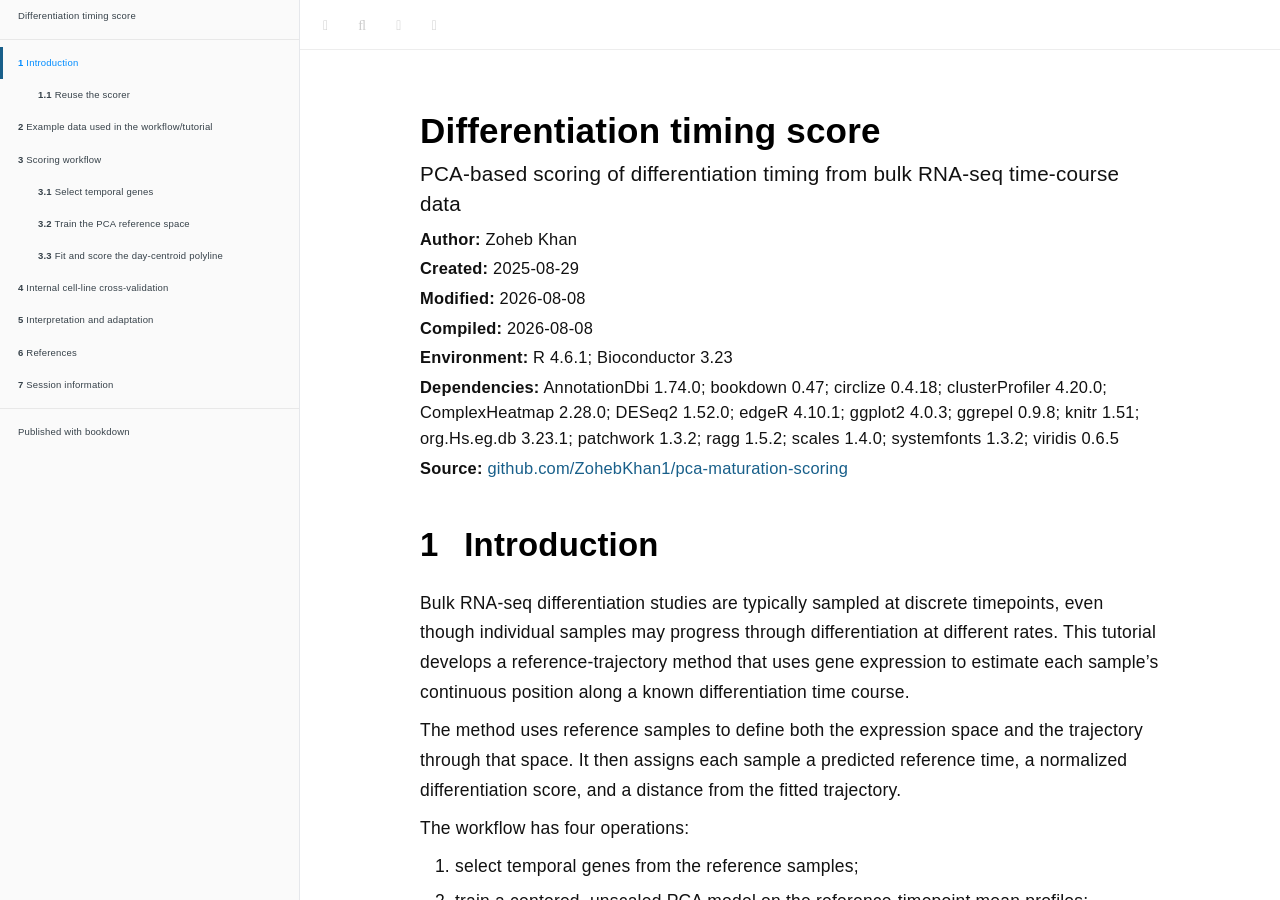
==== commit 909e82a8: "harden temporal gene selection" ====
--- a/docs/index.html
+++ b/docs/index.html
@@ -192,10 +192,10 @@
 <span>Created:</span> 2025-08-29
 </div>
 <div>
-<span>Modified:</span> 2026-08-06
+<span>Modified:</span> 2026-08-08
 </div>
 <div>
-<span>Compiled:</span> 2026-08-07
+<span>Compiled:</span> 2026-08-08
 </div>
 <div>
 <span>Environment:</span> R 4.6.1; Bioconductor 3.23
@@ -219,7 +219,7 @@
 <li>join ordered day centroids into a piecewise-linear trajectory; and</li>
 <li>project samples to their nearest position on that finite trajectory.</li>
 </ol>
-<p>The worked analysis is maintained in <code>scripts/01_build_tutorial_objects.R</code>, and the reusable scoring implementation is in <code>functions/score_differentiation_timing.R</code>. <code>tutorial/tutorial.Rmd</code> is the authoritative tutorial source; <code>docs/</code> contains the generated GitHub Pages site.</p>
+<p>The worked analysis is maintained in <code>scripts/01_build_tutorial_objects.R</code>. The reusable public implementations are <code>functions/select_temporal_genes.R</code> and <code>functions/score_differentiation_timing.R</code>. <code>tutorial/tutorial.Rmd</code> is the authoritative tutorial source; <code>docs/</code> contains the generated GitHub Pages site.</p>
 <div id="reuse-the-scorer" class="section level2 hasAnchor" number="1.1">
 <h2><span class="header-section-number">1.1</span> Reuse the scorer<a href="#reuse-the-scorer" class="anchor-section" aria-label="Anchor link to header"></a></h2>
 <p>The scorer assumes that temporal genes and normalized expression values have already been defined. It trains the reference PCA and day-centroid polyline, projects all supplied samples into that fixed space, and returns predicted time, a normalized differentiation score, and projection-distance diagnostics. It does not select genes, normalize counts, draw figures, or write files.</p>
@@ -450,14 +450,30 @@
 <div class="sourceCode" id="cb2"><pre class="sourceCode r"><code class="sourceCode r"><span id="cb2-1"><a href="#cb2-1" tabindex="-1"></a><span class="fu">source</span>(<span class="st">&#39;functions/select_temporal_genes.R&#39;</span>)</span>
 <span id="cb2-2"><a href="#cb2-2" tabindex="-1"></a></span>
 <span id="cb2-3"><a href="#cb2-3" tabindex="-1"></a>temporal_selection <span class="ot">&lt;-</span> <span class="fu">select_temporal_genes</span>(</span>
-<span id="cb2-4"><a href="#cb2-4" tabindex="-1"></a>  <span class="at">counts =</span> counts,</span>
-<span id="cb2-5"><a href="#cb2-5" tabindex="-1"></a>  <span class="at">vst =</span> vst,</span>
+<span id="cb2-4"><a href="#cb2-4" tabindex="-1"></a>  <span class="at">raw_counts =</span> counts,</span>
+<span id="cb2-5"><a href="#cb2-5" tabindex="-1"></a>  <span class="at">vst_expression =</span> vst,</span>
 <span id="cb2-6"><a href="#cb2-6" tabindex="-1"></a>  <span class="at">metadata =</span> metadata,</span>
-<span id="cb2-7"><a href="#cb2-7" tabindex="-1"></a>  <span class="at">expression_cpm_cutoff =</span> <span class="dv">10</span>,</span>
-<span id="cb2-8"><a href="#cb2-8" tabindex="-1"></a>  <span class="at">lrt_padj_cutoff =</span> <span class="fl">1e-7</span>,</span>
-<span id="cb2-9"><a href="#cb2-9" tabindex="-1"></a>  <span class="at">vst_dynamic_range_cutoff =</span> <span class="fl">0.6</span></span>
+<span id="cb2-7"><a href="#cb2-7" tabindex="-1"></a>  <span class="at">sample_id_col =</span> <span class="st">&#39;sample_id&#39;</span>,</span>
+<span id="cb2-8"><a href="#cb2-8" tabindex="-1"></a>  <span class="at">time_col =</span> <span class="st">&#39;day_numeric&#39;</span>,</span>
+<span id="cb2-9"><a href="#cb2-9" tabindex="-1"></a>  <span class="at">adjustment_covariates =</span> <span class="st">&#39;cell_line&#39;</span></span>
 <span id="cb2-10"><a href="#cb2-10" tabindex="-1"></a>)</span>
 <span id="cb2-11"><a href="#cb2-11" tabindex="-1"></a>temporal_genes <span class="ot">&lt;-</span> temporal_selection<span class="sc">$</span>temporal_genes</span></code></pre></div>
+<p>The three filtering thresholds default to the values used above: maximum
+day-mean TMM CPM at least 10, LRT adjusted <span class="math inline">\(p\)</span>-value below <span class="math inline">\(10^{-7}\)</span>, and
+day-mean VST range at least 0.6. <code>adjustment_covariates</code> defines the metadata
+columns included in both LRT models; use <code>NULL</code> for an unadjusted time test or a
+character vector such as <code>c('cell_line', 'batch')</code> for multiple covariates. The
+function adds categorical time to the full model automatically. Numeric
+adjustment columns remain continuous; character and logical columns are treated
+as factors.</p>
+<p>To select temporal genes from one reference cohort, provide a metadata column
+and value together. For example,</p>
+<div class="sourceCode" id="cb3"><pre class="sourceCode r"><code class="sourceCode r"><span id="cb3-1"><a href="#cb3-1" tabindex="-1"></a>reference_group_col <span class="ot">=</span> <span class="st">&#39;condition&#39;</span>,</span>
+<span id="cb3-2"><a href="#cb3-2" tabindex="-1"></a>reference_group_value <span class="ot">=</span> <span class="st">&#39;control&#39;</span></span></code></pre></div>
+<p>restricts CPM filtering, the LRT, and VST-range filtering to samples labeled
+<code>control</code> in <code>metadata$condition</code>. Omitting both arguments uses all samples.
+This pair controls which samples enter gene selection; it is not a DESeq2
+coefficient reference level, which does not affect this omnibus LRT.</p>
 <table class="sample-summary-table">
 <caption>
 <span id="tab:lrt-summary-table">Table 3.1: </span>Sequential temporal-gene filtering.
@@ -581,16 +597,16 @@
 \tag{7}
 \]</span></p>
 <p>Zero-length centroid segments are omitted. The method assumes that ordered centroids describe a meaningful trajectory in retained PC space. A self-approaching or folded trajectory can make nearest-segment assignments biologically ambiguous; squared projection distance should therefore be inspected when adapting the scorer.</p>
-<div class="sourceCode" id="cb3"><pre class="sourceCode r"><code class="sourceCode r"><span id="cb3-1"><a href="#cb3-1" tabindex="-1"></a><span class="fu">source</span>(<span class="st">&#39;functions/score_differentiation_timing.R&#39;</span>)</span>
-<span id="cb3-2"><a href="#cb3-2" tabindex="-1"></a></span>
-<span id="cb3-3"><a href="#cb3-3" tabindex="-1"></a>timing_fit <span class="ot">&lt;-</span> <span class="fu">score_differentiation_timing</span>(</span>
-<span id="cb3-4"><a href="#cb3-4" tabindex="-1"></a>  <span class="at">expression_matrix =</span> vst,             <span class="co"># normalized gene expression (vst)</span></span>
-<span id="cb3-5"><a href="#cb3-5" tabindex="-1"></a>  <span class="at">metadata =</span> metadata,                  <span class="co"># sample metadata sheet</span></span>
-<span id="cb3-6"><a href="#cb3-6" tabindex="-1"></a>  <span class="at">temporal_genes =</span> temporal_genes,      <span class="co"># temporally variable genes identified in step 3</span></span>
-<span id="cb3-7"><a href="#cb3-7" tabindex="-1"></a>  <span class="at">sample_id_col =</span> <span class="st">&#39;sample_id&#39;</span>,</span>
-<span id="cb3-8"><a href="#cb3-8" tabindex="-1"></a>  <span class="at">time_col =</span> <span class="st">&#39;day_numeric&#39;</span></span>
-<span id="cb3-9"><a href="#cb3-9" tabindex="-1"></a>)</span>
-<span id="cb3-10"><a href="#cb3-10" tabindex="-1"></a><span class="fu">head</span>(timing_fit<span class="sc">$</span>scores)</span></code></pre></div>
+<div class="sourceCode" id="cb4"><pre class="sourceCode r"><code class="sourceCode r"><span id="cb4-1"><a href="#cb4-1" tabindex="-1"></a><span class="fu">source</span>(<span class="st">&#39;functions/score_differentiation_timing.R&#39;</span>)</span>
+<span id="cb4-2"><a href="#cb4-2" tabindex="-1"></a></span>
+<span id="cb4-3"><a href="#cb4-3" tabindex="-1"></a>timing_fit <span class="ot">&lt;-</span> <span class="fu">score_differentiation_timing</span>(</span>
+<span id="cb4-4"><a href="#cb4-4" tabindex="-1"></a>  <span class="at">expression_matrix =</span> vst,             <span class="co"># normalized gene expression (vst)</span></span>
+<span id="cb4-5"><a href="#cb4-5" tabindex="-1"></a>  <span class="at">metadata =</span> metadata,                  <span class="co"># sample metadata sheet</span></span>
+<span id="cb4-6"><a href="#cb4-6" tabindex="-1"></a>  <span class="at">temporal_genes =</span> temporal_genes,      <span class="co"># temporally variable genes identified in step 3</span></span>
+<span id="cb4-7"><a href="#cb4-7" tabindex="-1"></a>  <span class="at">sample_id_col =</span> <span class="st">&#39;sample_id&#39;</span>,</span>
+<span id="cb4-8"><a href="#cb4-8" tabindex="-1"></a>  <span class="at">time_col =</span> <span class="st">&#39;day_numeric&#39;</span></span>
+<span id="cb4-9"><a href="#cb4-9" tabindex="-1"></a>)</span>
+<span id="cb4-10"><a href="#cb4-10" tabindex="-1"></a><span class="fu">head</span>(timing_fit<span class="sc">$</span>scores)</span></code></pre></div>
 <div id="fig-timing-polyline" class="figure-anchor">
 
 </div>
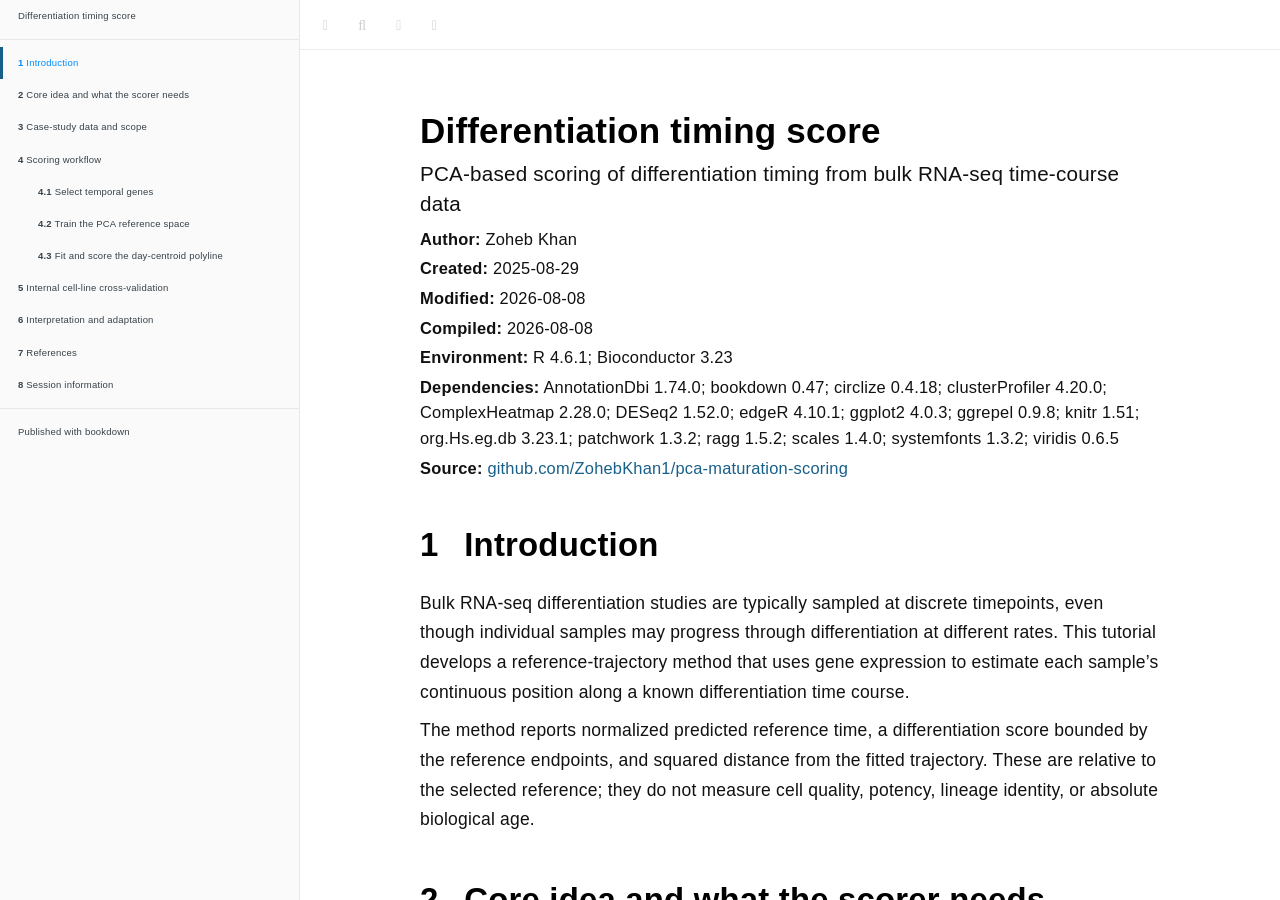
==== commit 4de9da9e: "refresh workflow documentation" ====
--- a/docs/index.html
+++ b/docs/index.html
@@ -139,21 +139,19 @@
 <li><a href="./">Differentiation timing score</a></li>
 
 <li class="divider"></li>
-<li class="chapter" data-level="1" data-path=""><a href="#introduction"><i class="fa fa-check"></i><b>1</b> Introduction</a>
+<li class="chapter" data-level="1" data-path=""><a href="#introduction"><i class="fa fa-check"></i><b>1</b> Introduction</a></li>
+<li class="chapter" data-level="2" data-path=""><a href="#core-idea-and-what-the-scorer-needs"><i class="fa fa-check"></i><b>2</b> Core idea and what the scorer needs</a></li>
+<li class="chapter" data-level="3" data-path=""><a href="#case-study-data-and-scope"><i class="fa fa-check"></i><b>3</b> Case-study data and scope</a></li>
+<li class="chapter" data-level="4" data-path=""><a href="#scoring-workflow"><i class="fa fa-check"></i><b>4</b> Scoring workflow</a>
 <ul>
-<li class="chapter" data-level="1.1" data-path=""><a href="#reuse-the-scorer"><i class="fa fa-check"></i><b>1.1</b> Reuse the scorer</a></li>
+<li class="chapter" data-level="4.1" data-path=""><a href="#select-temporal-genes"><i class="fa fa-check"></i><b>4.1</b> Select temporal genes</a></li>
+<li class="chapter" data-level="4.2" data-path=""><a href="#train-the-pca-reference-space"><i class="fa fa-check"></i><b>4.2</b> Train the PCA reference space</a></li>
+<li class="chapter" data-level="4.3" data-path=""><a href="#fit-and-score-the-day-centroid-polyline"><i class="fa fa-check"></i><b>4.3</b> Fit and score the day-centroid polyline</a></li>
 </ul></li>
-<li class="chapter" data-level="2" data-path=""><a href="#example-data-used-in-the-workflowtutorial"><i class="fa fa-check"></i><b>2</b> Example data used in the workflow/tutorial</a></li>
-<li class="chapter" data-level="3" data-path=""><a href="#scoring-workflow"><i class="fa fa-check"></i><b>3</b> Scoring workflow</a>
-<ul>
-<li class="chapter" data-level="3.1" data-path=""><a href="#select-temporal-genes"><i class="fa fa-check"></i><b>3.1</b> Select temporal genes</a></li>
-<li class="chapter" data-level="3.2" data-path=""><a href="#train-the-pca-reference-space"><i class="fa fa-check"></i><b>3.2</b> Train the PCA reference space</a></li>
-<li class="chapter" data-level="3.3" data-path=""><a href="#fit-and-score-the-day-centroid-polyline"><i class="fa fa-check"></i><b>3.3</b> Fit and score the day-centroid polyline</a></li>
-</ul></li>
-<li class="chapter" data-level="4" data-path=""><a href="#internal-cell-line-cross-validation"><i class="fa fa-check"></i><b>4</b> Internal cell-line cross-validation</a></li>
-<li class="chapter" data-level="5" data-path=""><a href="#interpretation-and-adaptation"><i class="fa fa-check"></i><b>5</b> Interpretation and adaptation</a></li>
-<li class="chapter" data-level="6" data-path=""><a href="#references"><i class="fa fa-check"></i><b>6</b> References</a></li>
-<li class="chapter" data-level="7" data-path=""><a href="#session-information"><i class="fa fa-check"></i><b>7</b> Session information</a></li>
+<li class="chapter" data-level="5" data-path=""><a href="#internal-cell-line-cross-validation"><i class="fa fa-check"></i><b>5</b> Internal cell-line cross-validation</a></li>
+<li class="chapter" data-level="6" data-path=""><a href="#interpretation-and-adaptation"><i class="fa fa-check"></i><b>6</b> Interpretation and adaptation</a></li>
+<li class="chapter" data-level="7" data-path=""><a href="#references"><i class="fa fa-check"></i><b>7</b> References</a></li>
+<li class="chapter" data-level="8" data-path=""><a href="#session-information"><i class="fa fa-check"></i><b>8</b> Session information</a></li>
 <li class="divider"></li>
 <li><a href="https://bookdown.org" target="_blank">Published with bookdown</a></li>
 
@@ -211,18 +209,12 @@
 <div id="introduction" class="section level1 hasAnchor" number="1">
 <h1><span class="header-section-number">1</span> Introduction<a href="#introduction" class="anchor-section" aria-label="Anchor link to header"></a></h1>
 <p>Bulk RNA-seq differentiation studies are typically sampled at discrete timepoints, even though individual samples may progress through differentiation at different rates. This tutorial develops a reference-trajectory method that uses gene expression to estimate each sample’s continuous position along a known differentiation time course.</p>
-<p>The method uses reference samples to define both the expression space and the trajectory through that space. It then assigns each sample a predicted reference time, a normalized differentiation score, and a distance from the fitted trajectory.</p>
-<p>The workflow has four operations:</p>
-<ol style="list-style-type: decimal">
-<li>select temporal genes from the reference samples;</li>
-<li>train a centered, unscaled PCA model on the reference-timepoint mean profiles;</li>
-<li>join ordered day centroids into a piecewise-linear trajectory; and</li>
-<li>project samples to their nearest position on that finite trajectory.</li>
-</ol>
-<p>The worked analysis is maintained in <code>scripts/01_build_tutorial_objects.R</code>. The reusable public implementations are <code>functions/select_temporal_genes.R</code> and <code>functions/score_differentiation_timing.R</code>. <code>tutorial/tutorial.Rmd</code> is the authoritative tutorial source; <code>docs/</code> contains the generated GitHub Pages site.</p>
-<div id="reuse-the-scorer" class="section level2 hasAnchor" number="1.1">
-<h2><span class="header-section-number">1.1</span> Reuse the scorer<a href="#reuse-the-scorer" class="anchor-section" aria-label="Anchor link to header"></a></h2>
+<p>The method reports normalized predicted reference time, a differentiation score bounded by the reference endpoints, and squared distance from the fitted trajectory. These are relative to the selected reference; they do not measure cell quality, potency, lineage identity, or absolute biological age.</p>
+</div>
+<div id="core-idea-and-what-the-scorer-needs" class="section level1 hasAnchor" number="2">
+<h1><span class="header-section-number">2</span> Core idea and what the scorer needs<a href="#core-idea-and-what-the-scorer-needs" class="anchor-section" aria-label="Anchor link to header"></a></h1>
 <p>The scorer assumes that temporal genes and normalized expression values have already been defined. It trains the reference PCA and day-centroid polyline, projects all supplied samples into that fixed space, and returns predicted time, a normalized differentiation score, and projection-distance diagnostics. It does not select genes, normalize counts, draw figures, or write files.</p>
+<p>Three inputs carry the biological meaning of the score: normalized genes-by-samples expression; matching sample metadata with ordered reference times; and temporal genes selected independently of the samples being evaluated. An optional reference-sample set defines which samples train the PCA and trajectory. If it is omitted, all supplied samples are treated as reference samples. The scorer automatically retains the smallest number of PCs explaining at least 99% of between-timepoint variance.</p>
 <div class="sourceCode" id="cb1"><pre class="sourceCode r"><code class="sourceCode r"><span id="cb1-1"><a href="#cb1-1" tabindex="-1"></a>base_url <span class="ot">&lt;-</span> <span class="fu">paste0</span>(</span>
 <span id="cb1-2"><a href="#cb1-2" tabindex="-1"></a>  <span class="st">&#39;https://raw.githubusercontent.com/ZohebKhan1/&#39;</span>,</span>
 <span id="cb1-3"><a href="#cb1-3" tabindex="-1"></a>  <span class="st">&#39;pca-maturation-scoring/main/functions&#39;</span></span>
@@ -233,25 +225,50 @@
 <span id="cb1-8"><a href="#cb1-8" tabindex="-1"></a>  <span class="st">&#39;score_differentiation_timing.R&#39;</span></span>
 <span id="cb1-9"><a href="#cb1-9" tabindex="-1"></a>)</span>
 <span id="cb1-10"><a href="#cb1-10" tabindex="-1"></a><span class="fu">source</span>(<span class="st">&#39;score_differentiation_timing.R&#39;</span>)</span></code></pre></div>
-<p>The primary inputs are:</p>
-<ul>
-<li><code>expression_matrix</code>: normalized expression, with unique gene IDs in rows and unique sample IDs in columns;</li>
-<li><code>metadata</code>: one row per expression sample;</li>
-<li><code>temporal_genes</code>: gene IDs selected independently of the samples being evaluated;</li>
-<li><code>sample_id_col</code> and <code>time_col</code>: metadata columns containing sample IDs and numeric reference times;</li>
-<li><code>reference_samples</code>: an optional vector of sample IDs that distinguishes training references from samples to score. If omitted, all samples are references.</li>
-</ul>
-<p>The scorer automatically retains the smallest number of PCs explaining at least 99% of the between-timepoint variance. The output list contains <code>scores</code>, <code>pca_coordinates</code>, <code>pca_fit</code>, <code>pca_variance</code>, the selected <code>n_pcs</code>, <code>centroid_polyline</code>, retained <code>temporal_genes</code>, and the <code>reference_time_range</code>. Because projection is clipped to finite centroid-to-centroid segments, predicted times and normalized scores are bounded by the first and last reference timepoints. A score outside 0 to 1 is therefore not part of this implementation’s contract.</p>
-</div>
-</div>
-<div id="example-data-used-in-the-workflowtutorial" class="section level1 hasAnchor" number="2">
-<h1><span class="header-section-number">2</span> Example data used in the workflow/tutorial<a href="#example-data-used-in-the-workflowtutorial" class="anchor-section" aria-label="Anchor link to header"></a></h1>
+<p>The output contains sample-level scores and the fitted PCA, centroid polyline, and variance information needed to inspect the reference model. Because projection is clipped to finite centroid-to-centroid segments, predicted times and normalized scores are bounded by the first and last reference timepoints.</p>
+<ol class="workflow-flow" aria-label="Differentiation timing scoring workflow">
+<li>
+<div class="workflow-step-title">
+Select temporal genes
+</div>
+<div class="workflow-step-text">
+Apply expression, time-effect, and VST-range filters within the reference samples.
+</div>
+</li>
+<li>
+<div class="workflow-step-title">
+Train the reference PCA
+</div>
+<div class="workflow-step-text">
+Fit centered, unscaled PCA to the mean temporal-gene profile at each reference timepoint.
+</div>
+</li>
+<li>
+<div class="workflow-step-title">
+Construct the time trajectory
+</div>
+<div class="workflow-step-text">
+Connect the ordered reference-timepoint centroids with finite line segments.
+</div>
+</li>
+<li>
+<div class="workflow-step-title">
+Project samples
+</div>
+<div class="workflow-step-text">
+Return predicted time, normalized score, and distance from the reference trajectory.
+</div>
+</li>
+</ol>
+</div>
+<div id="case-study-data-and-scope" class="section level1 hasAnchor" number="3">
+<h1><span class="header-section-number">3</span> Case-study data and scope<a href="#case-study-data-and-scope" class="anchor-section" aria-label="Anchor link to header"></a></h1>
 <p>The worked example uses processed data derived from public <a href="https://www.ncbi.nlm.nih.gov/geo/query/acc.cgi?acc=GSE122380">NCBI GEO accession GSE122380</a>, a bulk RNA-seq time course of human induced pluripotent stem cell differentiation into cardiomyocytes reported by Strober, Elorbany, Rhodes and colleagues. The analysis includes 192 samples from 13 cell lines collected across differentiation days 1 through 15. These samples form the reference cohort used for temporal-gene selection, PCA training, day-centroid trajectory fitting, and internal validation.</p>
 <p>The repository bundles aligned sample metadata, a raw gene-count matrix, and a variance-stabilized expression matrix. The active input contains no perturbation samples. These tracked RDS files are the reproducible starting point for the workflow; raw-read acquisition, sequencing and sample-level QC, alignment, quantification, upstream gene filtering, and construction of the VST matrix are outside the repository’s scope. The tutorial therefore reproduces the analysis from processed inputs rather than from FASTQ files.</p>
 <div class="table-scroll" role="region" aria-label="Samples and cell lines by differentiation day" tabindex="0">
 <table class="sample-summary-table">
 <caption>
-<span id="tab:sample-summary-table">Table 2.1: </span>Samples and represented cell lines by differentiation day.
+<span id="tab:sample-summary-table">Table 3.1: </span>Samples and represented cell lines by differentiation day.
 </caption>
 <thead>
 <tr>
@@ -417,36 +434,23 @@
 <div class="tutorial-figure-caption">
 <strong>Figure 1.</strong> Experimental structure of the GSE122380 time course. <strong>a.</strong> PCA using the top 10% most variable VST genes, colored by differentiation day. <strong>b.</strong> Pearson correlation between day-mean profiles from the same variable-gene set.
 </div>
-</div>
-<div id="scoring-workflow" class="section level1 hasAnchor" number="3">
-<h1><span class="header-section-number">3</span> Scoring workflow<a href="#scoring-workflow" class="anchor-section" aria-label="Anchor link to header"></a></h1>
-<ol style="list-style-type: decimal">
-<li><strong>Identify temporal genes in the reference samples.</strong> Apply three filters in sequence and retain genes that pass all three:
-<ul>
-<li>maximum day-mean TMM CPM at least 10;</li>
-<li>DESeq2 LRT adjusted <span class="math inline">\(p\)</span>-value below <span class="math inline">\(10^{-7}\)</span> for categorical day after accounting for cell line; and</li>
-<li>day-mean VST expression range at least 0.6.</li>
-</ul></li>
-<li><strong>Train the reference PCA.</strong> Average temporal-gene VST expression within each reference day, center each gene without variance scaling, and retain the smallest number of PCs explaining at least 99% of the between-day variance.</li>
-<li><strong>Construct the day trajectory.</strong> Calculate the centroid for each reference day in retained PC space and connect the ordered centroids with finite line segments.</li>
-<li><strong>Project each sample.</strong> Find its nearest point on the trajectory to obtain predicted time, a score normalized from 0 to 1, and squared projection distance.</li>
-</ol>
-<div id="select-temporal-genes" class="section level2 hasAnchor" number="3.1">
-<h2><span class="header-section-number">3.1</span> Select temporal genes<a href="#select-temporal-genes" class="anchor-section" aria-label="Anchor link to header"></a></h2>
+<p>The broad day ordering in both views motivates learning a reference trajectory before assigning continuous timing to individual samples.</p>
+</div>
+<div id="scoring-workflow" class="section level1 hasAnchor" number="4">
+<h1><span class="header-section-number">4</span> Scoring workflow<a href="#scoring-workflow" class="anchor-section" aria-label="Anchor link to header"></a></h1>
+<div id="select-temporal-genes" class="section level2 hasAnchor" number="4.1">
+<h2><span class="header-section-number">4.1</span> Select temporal genes<a href="#select-temporal-genes" class="anchor-section" aria-label="Anchor link to header"></a></h2>
 <p>Temporal-gene selection applies three filters in sequence. A gene is retained only if it satisfies every criterion.</p>
-<p>The LRT compares a full count model containing cell line and categorical differentiation day with a reduced model containing cell line alone:</p>
-<p><span class="math display">\[
-\mathrm{full}: y \sim \mathrm{cell\ line} + \mathrm{day},
-\qquad
-\mathrm{reduced}: y \sim \mathrm{cell\ line}.
-\tag{1}
-\]</span></p>
-<p>The likelihood-ratio statistic is</p>
-<p><span class="math display">\[
-\mathrm{LR} = 2\left(\ell_{\mathrm{full}} - \ell_{\mathrm{reduced}}\right),
-\tag{2}
-\]</span></p>
-<p>where <span class="math inline">\(\ell\)</span> is the maximized model log likelihood. This tests whether categorical day improves fit after accounting for cell-line structure; it does not assume a linear expression trend.</p>
+<p>The DESeq2 likelihood-ratio test asks whether categorical time improves the count
+model after adjustment for the metadata columns selected by the user, such as
+batch, donor, sex, or another known nuisance variable. The full model includes
+those covariates and categorical time; the reduced model includes the same
+covariates without time. With no adjustment covariates, the reduced model is
+<code>~ 1</code>.</p>
+<p>DESeq2 calculates <span class="math inline">\(\mathrm{LR}=2(\ell_{\mathrm{full}}-\ell_{\mathrm{reduced}})\)</span>, where
+<span class="math inline">\(\ell\)</span> is the maximized model log likelihood. A small adjusted <span class="math inline">\(p\)</span>-value
+therefore indicates that categorical time improves fit after accounting for the
+selected covariates; the test does not assume a linear expression trend.</p>
 <div class="sourceCode" id="cb2"><pre class="sourceCode r"><code class="sourceCode r"><span id="cb2-1"><a href="#cb2-1" tabindex="-1"></a><span class="fu">source</span>(<span class="st">&#39;functions/select_temporal_genes.R&#39;</span>)</span>
 <span id="cb2-2"><a href="#cb2-2" tabindex="-1"></a></span>
 <span id="cb2-3"><a href="#cb2-3" tabindex="-1"></a>temporal_selection <span class="ot">&lt;-</span> <span class="fu">select_temporal_genes</span>(</span>
@@ -455,17 +459,14 @@
 <span id="cb2-6"><a href="#cb2-6" tabindex="-1"></a>  <span class="at">metadata =</span> metadata,</span>
 <span id="cb2-7"><a href="#cb2-7" tabindex="-1"></a>  <span class="at">sample_id_col =</span> <span class="st">&#39;sample_id&#39;</span>,</span>
 <span id="cb2-8"><a href="#cb2-8" tabindex="-1"></a>  <span class="at">time_col =</span> <span class="st">&#39;day_numeric&#39;</span>,</span>
-<span id="cb2-9"><a href="#cb2-9" tabindex="-1"></a>  <span class="at">adjustment_covariates =</span> <span class="st">&#39;cell_line&#39;</span></span>
+<span id="cb2-9"><a href="#cb2-9" tabindex="-1"></a>  <span class="at">adjustment_covariates =</span> <span class="st">&#39;cell_line&#39;</span> <span class="co"># GSE122380-specific</span></span>
 <span id="cb2-10"><a href="#cb2-10" tabindex="-1"></a>)</span>
 <span id="cb2-11"><a href="#cb2-11" tabindex="-1"></a>temporal_genes <span class="ot">&lt;-</span> temporal_selection<span class="sc">$</span>temporal_genes</span></code></pre></div>
-<p>The three filtering thresholds default to the values used above: maximum
-day-mean TMM CPM at least 10, LRT adjusted <span class="math inline">\(p\)</span>-value below <span class="math inline">\(10^{-7}\)</span>, and
-day-mean VST range at least 0.6. <code>adjustment_covariates</code> defines the metadata
-columns included in both LRT models; use <code>NULL</code> for an unadjusted time test or a
-character vector such as <code>c('cell_line', 'batch')</code> for multiple covariates. The
-function adds categorical time to the full model automatically. Numeric
-adjustment columns remain continuous; character and logical columns are treated
-as factors.</p>
+<p>For this case study, genes pass when maximum day-mean TMM CPM is at least 10,
+the LRT adjusted <span class="math inline">\(p\)</span>-value is below <span class="math inline">\(10^{-7}\)</span>, and the day-mean VST range is
+at least 0.6. These are the documented GSE122380 choices, not universal
+cutoffs. The example adjusts for <code>cell_line</code>; another study should choose the
+metadata covariates that represent its own design, such as batch or donor.</p>
 <p>To select temporal genes from one reference cohort, provide a metadata column
 and value together. For example,</p>
 <div class="sourceCode" id="cb3"><pre class="sourceCode r"><code class="sourceCode r"><span id="cb3-1"><a href="#cb3-1" tabindex="-1"></a>reference_group_col <span class="ot">=</span> <span class="st">&#39;condition&#39;</span>,</span>
@@ -476,7 +477,7 @@
 coefficient reference level, which does not affect this omnibus LRT.</p>
 <table class="sample-summary-table">
 <caption>
-<span id="tab:lrt-summary-table">Table 3.1: </span>Sequential temporal-gene filtering.
+<span id="tab:lrt-summary-table">Table 4.1: </span>Sequential temporal-gene filtering.
 </caption>
 <thead>
 <tr>
@@ -528,6 +529,10 @@
 
 </div>
 <p><img class="tutorial-figure" src="assets/figures/GSE122380_temporal_heatmap.png" alt="Heatmap of 1500 temporal genes across all samples, ordered by differentiation day." style="width:92%;"></p>
+<div class="tutorial-figure-caption">
+<strong>Figure 2.</strong> Heatmap of the 1,500 displayed temporal genes across the reference samples, ordered by differentiation day.
+</div>
+<p>The display shows coordinated temporal structure across the selected genes; the full temporal set, rather than this display subset, is used for PCA and scoring.</p>
 <p>The four-cluster partition uses Ward-D2 hierarchical clustering of Euclidean distances between robust-LOESS-smoothed, re-standardized day-mean profiles. It is used only to interpret broad expression patterns. Cluster trajectories and GO Biological Process enrichment use the same 1,500 displayed genes, with those genes as the enrichment universe. These tests are not part of the scoring algorithm.</p>
 <div id="fig-temporal-clusters" class="figure-anchor">
 
@@ -536,17 +541,18 @@
 <div class="tutorial-figure-caption">
 <strong>Figure 3.</strong> Descriptive temporal clusters and GO enrichment for the 1,500 heatmap genes. Each row pairs a cluster trajectory with its top enriched GO Biological Process terms.
 </div>
-</div>
-<div id="train-the-pca-reference-space" class="section level2 hasAnchor" number="3.2">
-<h2><span class="header-section-number">3.2</span> Train the PCA reference space<a href="#train-the-pca-reference-space" class="anchor-section" aria-label="Anchor link to header"></a></h2>
+<p>The clusters provide interpretable summaries of expression patterns, while the scoring model continues to use the complete temporal-gene set.</p>
+</div>
+<div id="train-the-pca-reference-space" class="section level2 hasAnchor" number="4.2">
+<h2><span class="header-section-number">4.2</span> Train the PCA reference space<a href="#train-the-pca-reference-space" class="anchor-section" aria-label="Anchor link to header"></a></h2>
 <p>Let <span class="math inline">\(X \in \mathbb{R}^{n \times p}\)</span> be normalized reference expression for <span class="math inline">\(n\)</span> samples and <span class="math inline">\(p\)</span> temporal genes. For each of <span class="math inline">\(m\)</span> reference timepoints, the scorer first calculates its mean expression profile <span class="math inline">\(\mathbf{m}_j\)</span>. PCA is fitted to the <span class="math inline">\(m \times p\)</span> matrix of timepoint means after centering each gene without variance scaling. If <span class="math inline">\(\boldsymbol{\mu}_M\)</span> is the across-timepoint gene mean and <span class="math inline">\(W_k\)</span> contains the retained loading vectors, then</p>
 <p><span class="math display">\[
 \mathbf{m}_j = \frac{1}{|I_j|}\sum_{i \in I_j}\mathbf{x}_i,
 \qquad
 \mathbf{z}_i = (\mathbf{x}_i - \boldsymbol{\mu}_M) W_k.
-\tag{3}
+\tag{1}
 \]</span></p>
-<p>The scorer chooses the smallest <span class="math inline">\(k\)</span> for which cumulative PCA variance is at least 99%. This choice is made from reference-timepoint means only; samples being evaluated cannot affect it. The rule retained seven PCs in the complete reference fit and in every validation fold. PC1 is flipped for figure readability when needed so it increases with differentiation day; a sign flip does not alter Euclidean projections or scores.</p>
+<p>The reference fit retained seven PCs in the complete cohort and in every validation fold. PC1 is flipped for figure readability when needed so it increases with differentiation day; a sign flip does not alter Euclidean projections or scores.</p>
 <div id="fig-pca-day" class="figure-anchor">
 
 </div>
@@ -554,6 +560,7 @@
 <div class="tutorial-figure-caption">
 <strong>Figure 4.</strong> Individual samples projected into centered, unscaled PCA spaces learned from timepoint means for the full temporal set and two descriptive cluster subsets. C1+C2 and C3+C4 are interpretive subsets, not alternative primary models.
 </div>
+<p>The separation of reference days is visible in the retained PCA space; the cluster-specific panels are descriptive views of the same reference structure.</p>
 <p>The loading analysis annotates the largest PC1 and PC2 loadings and tests the top 500 genes in each PC1 direction for GO enrichment against the full temporal-gene universe.</p>
 <div id="fig-pc1-validation" class="figure-anchor">
 
@@ -562,16 +569,23 @@
 <div class="tutorial-figure-caption">
 <strong>Figure 5.</strong> PCA loading interpretation. <strong>a-b.</strong> The ten largest positive and negative PC1 and PC2 loading genes. Ambiguous Ensembl-to-symbol mappings retain the Ensembl ID. <strong>c-d.</strong> GO enrichment among the 500 strongest negative and positive PC1 loadings.
 </div>
-</div>
-<div id="fit-and-score-the-day-centroid-polyline" class="section level2 hasAnchor" number="3.3">
-<h2><span class="header-section-number">3.3</span> Fit and score the day-centroid polyline<a href="#fit-and-score-the-day-centroid-polyline" class="anchor-section" aria-label="Anchor link to header"></a></h2>
+<p>These loadings help interpret the reference axes, but they do not replace the trajectory-based timing estimate.</p>
+</div>
+<div id="fit-and-score-the-day-centroid-polyline" class="section level2 hasAnchor" number="4.3">
+<h2><span class="header-section-number">4.3</span> Fit and score the day-centroid polyline<a href="#fit-and-score-the-day-centroid-polyline" class="anchor-section" aria-label="Anchor link to header"></a></h2>
 <p>For each ordered reference day <span class="math inline">\(t_j\)</span>, the mean PCA coordinate is</p>
 <p><span class="math display">\[
 \mathbf{c}_j = \frac{1}{|I_j|}\sum_{i \in I_j}\mathbf{z}_i,
 \qquad j = 1,\ldots,m.
-\tag{4}
+\tag{2}
 \]</span></p>
-<p>The ordered centroids define a piecewise-linear trajectory. Segment <span class="math inline">\(j\)</span> begins at <span class="math inline">\(\mathbf{a}_j=\mathbf{c}_j\)</span>, ends at <span class="math inline">\(\mathbf{b}_j=\mathbf{c}_{j+1}\)</span>, and has direction <span class="math inline">\(\mathbf{v}_j=\mathbf{b}_j-\mathbf{a}_j\)</span>. For sample <span class="math inline">\(i\)</span>, the fraction along segment <span class="math inline">\(j\)</span> is</p>
+<p>The ordered centroids define a piecewise-linear trajectory. PC1 alone is only
+one projection of this space; the temporal path can curve across several
+retained PCs. Connecting ordered centroids and projecting to the nearest finite
+segment therefore preserves that multidimensional path. Segment <span class="math inline">\(j\)</span> begins at
+<span class="math inline">\(\mathbf{a}_j=\mathbf{c}_j\)</span>, ends at <span class="math inline">\(\mathbf{b}_j=\mathbf{c}_{j+1}\)</span>, and has
+direction <span class="math inline">\(\mathbf{v}_j=\mathbf{b}_j-\mathbf{a}_j\)</span>. For sample <span class="math inline">\(i\)</span>, the
+fraction along segment <span class="math inline">\(j\)</span> is</p>
 <p><span class="math display">\[
 \alpha_{ij} =
 \operatorname{clip}_{[0,1]}
@@ -579,7 +593,7 @@
 \frac{\langle \mathbf{z}_i-\mathbf{a}_j,\mathbf{v}_j \rangle}
 {\langle \mathbf{v}_j,\mathbf{v}_j \rangle}
 \right).
-\tag{5}
+\tag{3}
 \]</span></p>
 <p>The closest finite-segment projection is selected:</p>
 <p><span class="math display">\[
@@ -587,22 +601,22 @@
 \qquad
 j^\ast=\underset{j}{\operatorname{argmin}}
 \left\lVert\mathbf{z}_i-\mathbf{q}_{ij}\right\rVert^2.
-\tag{6}
+\tag{4}
 \]</span></p>
 <p>The corresponding predicted time and normalized score are</p>
 <p><span class="math display">\[
 \widehat{t}_i=t_{j^\ast}+\alpha_{ij^\ast}(t_{j^\ast+1}-t_{j^\ast}),
 \qquad
 s_i=\frac{\widehat{t}_i-t_{\mathrm{start}}}{t_{\mathrm{end}}-t_{\mathrm{start}}}.
-\tag{7}
+\tag{5}
 \]</span></p>
 <p>Zero-length centroid segments are omitted. The method assumes that ordered centroids describe a meaningful trajectory in retained PC space. A self-approaching or folded trajectory can make nearest-segment assignments biologically ambiguous; squared projection distance should therefore be inspected when adapting the scorer.</p>
 <div class="sourceCode" id="cb4"><pre class="sourceCode r"><code class="sourceCode r"><span id="cb4-1"><a href="#cb4-1" tabindex="-1"></a><span class="fu">source</span>(<span class="st">&#39;functions/score_differentiation_timing.R&#39;</span>)</span>
 <span id="cb4-2"><a href="#cb4-2" tabindex="-1"></a></span>
 <span id="cb4-3"><a href="#cb4-3" tabindex="-1"></a>timing_fit <span class="ot">&lt;-</span> <span class="fu">score_differentiation_timing</span>(</span>
-<span id="cb4-4"><a href="#cb4-4" tabindex="-1"></a>  <span class="at">expression_matrix =</span> vst,             <span class="co"># normalized gene expression (vst)</span></span>
-<span id="cb4-5"><a href="#cb4-5" tabindex="-1"></a>  <span class="at">metadata =</span> metadata,                  <span class="co"># sample metadata sheet</span></span>
-<span id="cb4-6"><a href="#cb4-6" tabindex="-1"></a>  <span class="at">temporal_genes =</span> temporal_genes,      <span class="co"># temporally variable genes identified in step 3</span></span>
+<span id="cb4-4"><a href="#cb4-4" tabindex="-1"></a>  <span class="at">expression_matrix =</span> vst,</span>
+<span id="cb4-5"><a href="#cb4-5" tabindex="-1"></a>  <span class="at">metadata =</span> metadata,</span>
+<span id="cb4-6"><a href="#cb4-6" tabindex="-1"></a>  <span class="at">temporal_genes =</span> temporal_genes,</span>
 <span id="cb4-7"><a href="#cb4-7" tabindex="-1"></a>  <span class="at">sample_id_col =</span> <span class="st">&#39;sample_id&#39;</span>,</span>
 <span id="cb4-8"><a href="#cb4-8" tabindex="-1"></a>  <span class="at">time_col =</span> <span class="st">&#39;day_numeric&#39;</span></span>
 <span id="cb4-9"><a href="#cb4-9" tabindex="-1"></a>)</span>
@@ -614,6 +628,7 @@
 <div class="tutorial-figure-caption">
 <strong>Figure 6.</strong> Differentiation trajectory in reference PCA space. Black points are day centroids; arrows connect them in day order. The day 1 and day 15 centroids anchor scores 0 and 1.
 </div>
+<p>The ordered centroids form the reference path used for interpolation, rather than a single-axis ranking.</p>
 <p>The next figure projects the reference samples back onto their fitted trajectory. This is a descriptive calibration view, not out-of-sample validation. The gray band is the day-level mean score plus or minus one standard deviation.</p>
 <div id="fig-score-by-day" class="figure-anchor">
 
@@ -622,15 +637,16 @@
 <div class="tutorial-figure-caption">
 <strong>Figure 7.</strong> Reference-sample differentiation timing scores by observed day. Dashed lines mark the bounded reference endpoints at 0 and 1.
 </div>
-</div>
-</div>
-<div id="internal-cell-line-cross-validation" class="section level1 hasAnchor" number="4">
-<h1><span class="header-section-number">4</span> Internal cell-line cross-validation<a href="#internal-cell-line-cross-validation" class="anchor-section" aria-label="Anchor link to header"></a></h1>
-<p>Leave-one-cell-line-out validation repeats temporal-gene selection, PCA training, and polyline fitting using the remaining cell lines, then scores samples from the held-out cell line. The count-based DESeq2 LRT is refit in each fold. The tracked VST matrix is shared across folds because the upstream transformation pipeline is not available; the result is therefore internal validation conditional on this processed cohort, not an external transferability estimate. The tutorial uses a compatible optional local cache when present and otherwise runs the complete validation in memory without saving the result.</p>
+<p>This calibration view shows how the bounded score distributes across observed reference days; it does not test transfer to new samples.</p>
+</div>
+</div>
+<div id="internal-cell-line-cross-validation" class="section level1 hasAnchor" number="5">
+<h1><span class="header-section-number">5</span> Internal cell-line cross-validation<a href="#internal-cell-line-cross-validation" class="anchor-section" aria-label="Anchor link to header"></a></h1>
+<p>Leave-one-cell-line-out validation repeats temporal-gene selection, PCA training, and polyline fitting using the remaining cell lines, then scores samples from the held-out cell line. The count-based DESeq2 LRT is refit in each fold. The tracked VST matrix is shared across folds because the upstream transformation pipeline is not available; the result is therefore internal validation conditional on this processed cohort, not an external transferability estimate.</p>
 <p>Fold-specific temporal genes are also divided into maturation and progenitor sets by the sign of their Spearman correlation with day. The reported accuracy metrics use the complete temporal set. All 13 held-out cell lines contribute; cell line <code>19190</code> is omitted only from the per-cell-line panel grid so the display remains a balanced 3-by-4 layout.</p>
 <table class="sample-summary-table">
 <caption>
-<span id="tab:loo-summary-table">Table 4.1: </span>Leave-one-cell-line-out validation summary.
+<span id="tab:loo-summary-table">Table 5.1: </span>Leave-one-cell-line-out validation summary.
 </caption>
 <thead>
 <tr>
@@ -709,6 +725,7 @@
 </tr>
 </tbody>
 </table>
+<p>In this cohort, held-out predictions correlate 0.979 with observed days, with a median absolute error of 0.30 days and 82.3% within one day. These results support internal calibration of the documented cohort, not a universal accuracy claim.</p>
 <div id="fig-loo-cell-line-predictions" class="figure-anchor">
 
 </div>
@@ -716,6 +733,7 @@
 <div class="tutorial-figure-caption">
 <strong>Figure 8.</strong> Held-out predictions for 12 displayed cell lines. Each panel reports Pearson <span class="math inline">\(r\)</span> and its square for that line; neither quantity is a predictive <span class="math inline">\(R^2\)</span> statistic.
 </div>
+<p>The panels show that agreement is not identical across cell lines, so performance should be reviewed at the level of the intended reference population.</p>
 <div id="fig-loo-summary" class="figure-anchor">
 
 </div>
@@ -723,6 +741,7 @@
 <div class="tutorial-figure-caption">
 <strong>Figure 9.</strong> Predicted versus observed differentiation day for all held-out samples. The dashed line is identity; the solid line is an ordinary least-squares summary.
 </div>
+<p>The overall association summarizes internal prediction behavior, while deviations from the identity line show the remaining timing error.</p>
 <p>For held-out sample <span class="math inline">\(i\)</span>, absolute prediction error is</p>
 <p><span class="math display">\[
 e_i=\left|\widehat{t}_i-t_i\right|.
@@ -735,21 +754,23 @@
 <div class="tutorial-figure-caption">
 <strong>Figure 10.</strong> Absolute held-out prediction error by day. Lower values indicate closer timing predictions.
 </div>
-</div>
-<div id="interpretation-and-adaptation" class="section level1 hasAnchor" number="5">
-<h1><span class="header-section-number">5</span> Interpretation and adaptation<a href="#interpretation-and-adaptation" class="anchor-section" aria-label="Anchor link to header"></a></h1>
-<p>The score estimates position along this reference trajectory. It does not establish cell quality, differentiation efficiency, lineage identity, potency, or biological directionality.</p>
+<p>The day-specific error bars show where precision varies across the reference course; this variation is part of the model diagnostic.</p>
+</div>
+<div id="interpretation-and-adaptation" class="section level1 hasAnchor" number="6">
+<h1><span class="header-section-number">6</span> Interpretation and adaptation<a href="#interpretation-and-adaptation" class="anchor-section" aria-label="Anchor link to header"></a></h1>
+<p>The score is normalized predicted reference time along the fitted trajectory. It is not path length, a cell-quality measure, a potency or lineage-identity score, or an estimate of absolute biological age.</p>
+<p>Squared projection distance is a model-relative diagnostic: it reports how far a sample lies from its nearest fitted trajectory segment in the retained PCA space. There is no universal cutoff; inspect its distribution and biological context before deciding whether a sample is poorly represented by the reference.</p>
 <p>For a new study, select temporal genes and train the PCA/polyline model in an appropriate reference cohort, then project test samples without refitting that model. Before comparing scores across datasets, verify gene identifiers, normalization, shared feature support, batch structure, reference-time coverage, and projection distance.</p>
 </div>
-<div id="references" class="section level1 hasAnchor" number="6">
-<h1><span class="header-section-number">6</span> References<a href="#references" class="anchor-section" aria-label="Anchor link to header"></a></h1>
+<div id="references" class="section level1 hasAnchor" number="7">
+<h1><span class="header-section-number">7</span> References<a href="#references" class="anchor-section" aria-label="Anchor link to header"></a></h1>
 <ol style="list-style-type: decimal">
 <li>Love MI, Huber W, Anders S. Moderated estimation of fold change and dispersion for RNA-seq data with DESeq2. <em>Genome Biology</em>. 2014;15:550.</li>
 <li>Strober BJ, Elorbany R, Rhodes K, et al. Dynamic genetic regulation of gene expression during cellular differentiation. <em>Science</em>. 2019;364:1287-1290.</li>
 </ol>
 </div>
-<div id="session-information" class="section level1 hasAnchor" number="7">
-<h1><span class="header-section-number">7</span> Session information<a href="#session-information" class="anchor-section" aria-label="Anchor link to header"></a></h1>
+<div id="session-information" class="section level1 hasAnchor" number="8">
+<h1><span class="header-section-number">8</span> Session information<a href="#session-information" class="anchor-section" aria-label="Anchor link to header"></a></h1>
 <pre><code>## R version 4.6.1 (2026-06-24)
 ## Platform: aarch64-apple-darwin23
 ## Running under: macOS Tahoe 26.5.1
--- a/docs/style.css
+++ b/docs/style.css
@@ -161,6 +161,67 @@
   margin-bottom: 0.28em;
 }
 
+.book .book-body .page-wrapper .page-inner section.normal .workflow-flow {
+  counter-reset: workflow-step;
+  list-style: none;
+  margin: 1.15rem 0 1.8rem;
+  padding: 0 0 0 3.1rem;
+  position: relative;
+}
+
+.book .book-body .page-wrapper .page-inner section.normal .workflow-flow::before {
+  background: #cbd5df;
+  bottom: 0.8rem;
+  content: "";
+  left: 0.82rem;
+  position: absolute;
+  top: 0.8rem;
+  width: 1px;
+}
+
+.book .book-body .page-wrapper .page-inner section.normal .workflow-flow li {
+  counter-increment: workflow-step;
+  margin: 0;
+  min-height: 2rem;
+  padding: 0 0 1.25rem 0.25rem;
+  position: relative;
+}
+
+.book .book-body .page-wrapper .page-inner section.normal .workflow-flow li:last-child {
+  padding-bottom: 0;
+}
+
+.book .book-body .page-wrapper .page-inner section.normal .workflow-flow li::before {
+  align-items: center;
+  background: #fff;
+  border: 1px solid #8fa3b3;
+  border-radius: 50%;
+  color: var(--tutorial-accent);
+  content: counter(workflow-step);
+  display: flex;
+  font-size: 0.78em;
+  font-weight: 700;
+  height: 1.65rem;
+  justify-content: center;
+  left: -3.1rem;
+  line-height: 1;
+  position: absolute;
+  top: 0;
+  width: 1.65rem;
+}
+
+.workflow-step-title {
+  font-weight: 700;
+  line-height: 1.3;
+}
+
+.workflow-step-text {
+  color: #374151;
+  font-size: 0.94em;
+  line-height: 1.45;
+  margin-top: 0.16rem;
+}
+
 .book .book-body .page-wrapper .page-inner section.normal a {
   color: var(--tutorial-accent);
   text-decoration: none;
@@ -259,6 +320,37 @@
   white-space: normal;
 }
 
+.book .book-body .page-wrapper .page-inner section.normal .table-scroll .parameter-table {
+  min-width: 690px;
+  table-layout: fixed;
+}
+
+.book .book-body .page-wrapper .page-inner section.normal .table-scroll .parameter-table th,
+.book .book-body .page-wrapper .page-inner section.normal .table-scroll .parameter-table td {
+  text-align: left;
+  white-space: normal;
+}
+
+.book .book-body .page-wrapper .page-inner section.normal .table-scroll .parameter-table th:first-child,
+.book .book-body .page-wrapper .page-inner section.normal .table-scroll .parameter-table td:first-child {
+  width: 25%;
+}
+
+.book .book-body .page-wrapper .page-inner section.normal .table-scroll .parameter-table th:nth-child(2),
+.book .book-body .page-wrapper .page-inner section.normal .table-scroll .parameter-table td:nth-child(2) {
+  width: 17%;
+}
+
+.book .book-body .page-wrapper .page-inner section.normal .table-scroll .design-table th:first-child,
+.book .book-body .page-wrapper .page-inner section.normal .table-scroll .design-table td:first-child {
+  width: 13%;
+}
+
+.book .book-body .page-wrapper .page-inner section.normal .table-scroll .design-table th:nth-child(2),
+.book .book-body .page-wrapper .page-inner section.normal .table-scroll .design-table td:nth-child(2) {
+  width: 48%;
+}
+
 .book .book-body .page-wrapper .page-inner section.normal th,
 .book .book-body .page-wrapper .page-inner section.normal td {
   border-bottom: 1px solid #d9dee5;
@@ -307,11 +399,12 @@
 }
 
 .book .book-body .page-wrapper .page-inner section.normal pre {
-  line-height: 1.45;
+  font-size: 0.76em;
+  line-height: 1.42;
   margin: 0;
   max-width: 100%;
   overflow-x: auto;
-  padding: 0.85rem 1rem;
+  padding: 0.72rem 0.88rem;
   white-space: pre;
 }
 
@@ -320,6 +413,7 @@
   background: transparent;
   color: #e6edf3;
   font-family: var(--tutorial-code-font);
+  font-size: 1em;
 }
 
 .book .book-body .page-wrapper .page-inner section.normal pre code span {
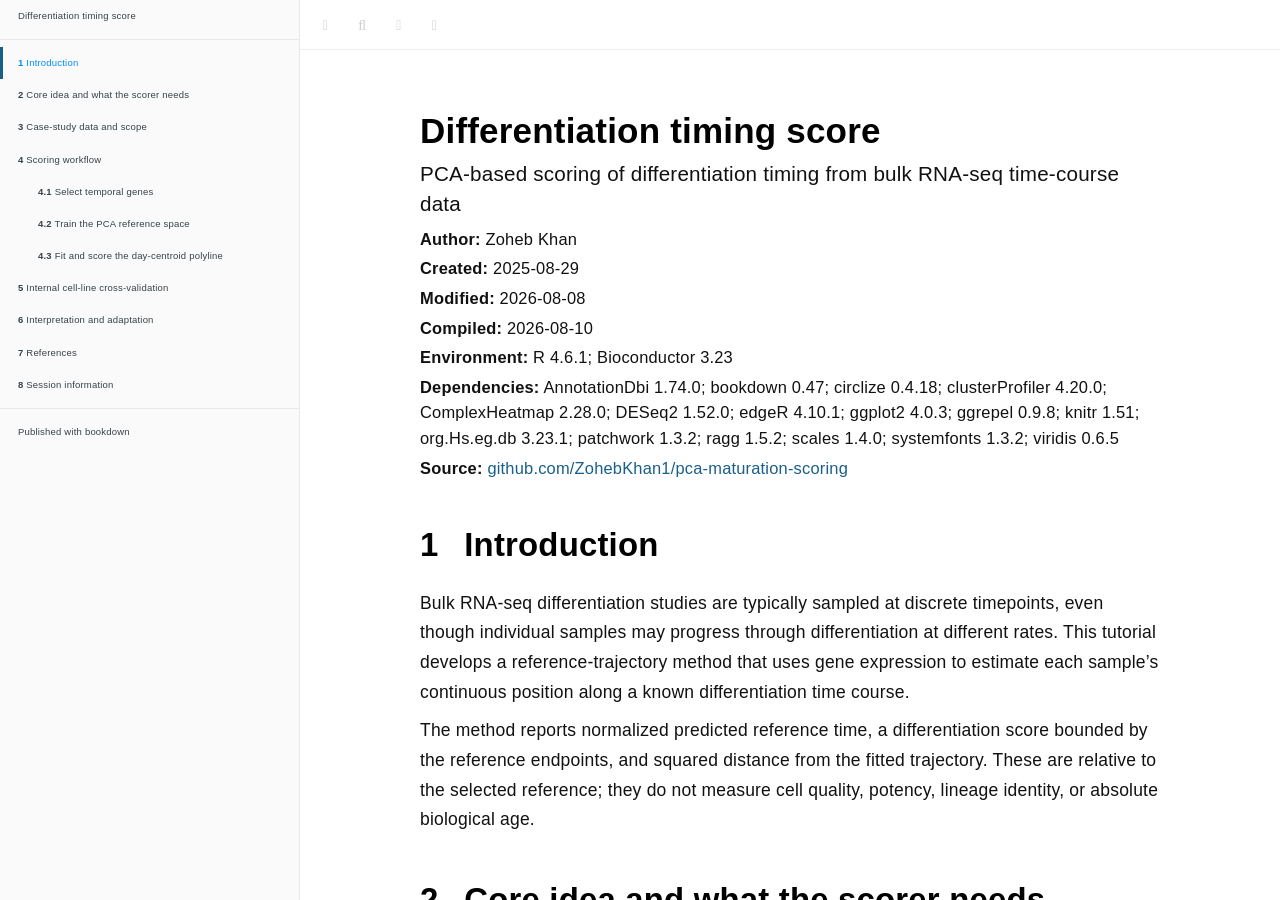
==== commit 74f443a3: "reorganize workflow functions and docs" ====
--- a/docs/index.html
+++ b/docs/index.html
@@ -193,7 +193,7 @@
 <span>Modified:</span> 2026-08-08
 </div>
 <div>
-<span>Compiled:</span> 2026-08-08
+<span>Compiled:</span> 2026-08-10
 </div>
 <div>
 <span>Environment:</span> R 4.6.1; Bioconductor 3.23
@@ -451,9 +451,9 @@
 <span class="math inline">\(\ell\)</span> is the maximized model log likelihood. A small adjusted <span class="math inline">\(p\)</span>-value
 therefore indicates that categorical time improves fit after accounting for the
 selected covariates; the test does not assume a linear expression trend.</p>
-<div class="sourceCode" id="cb2"><pre class="sourceCode r"><code class="sourceCode r"><span id="cb2-1"><a href="#cb2-1" tabindex="-1"></a><span class="fu">source</span>(<span class="st">&#39;functions/select_temporal_genes.R&#39;</span>)</span>
+<div class="sourceCode" id="cb2"><pre class="sourceCode r"><code class="sourceCode r"><span id="cb2-1"><a href="#cb2-1" tabindex="-1"></a><span class="fu">source</span>(<span class="st">&#39;functions/get_temporal_genes.R&#39;</span>)</span>
 <span id="cb2-2"><a href="#cb2-2" tabindex="-1"></a></span>
-<span id="cb2-3"><a href="#cb2-3" tabindex="-1"></a>temporal_selection <span class="ot">&lt;-</span> <span class="fu">select_temporal_genes</span>(</span>
+<span id="cb2-3"><a href="#cb2-3" tabindex="-1"></a>temporal_selection <span class="ot">&lt;-</span> <span class="fu">get_temporal_genes</span>(</span>
 <span id="cb2-4"><a href="#cb2-4" tabindex="-1"></a>  <span class="at">raw_counts =</span> counts,</span>
 <span id="cb2-5"><a href="#cb2-5" tabindex="-1"></a>  <span class="at">vst_expression =</span> vst,</span>
 <span id="cb2-6"><a href="#cb2-6" tabindex="-1"></a>  <span class="at">metadata =</span> metadata,</span>
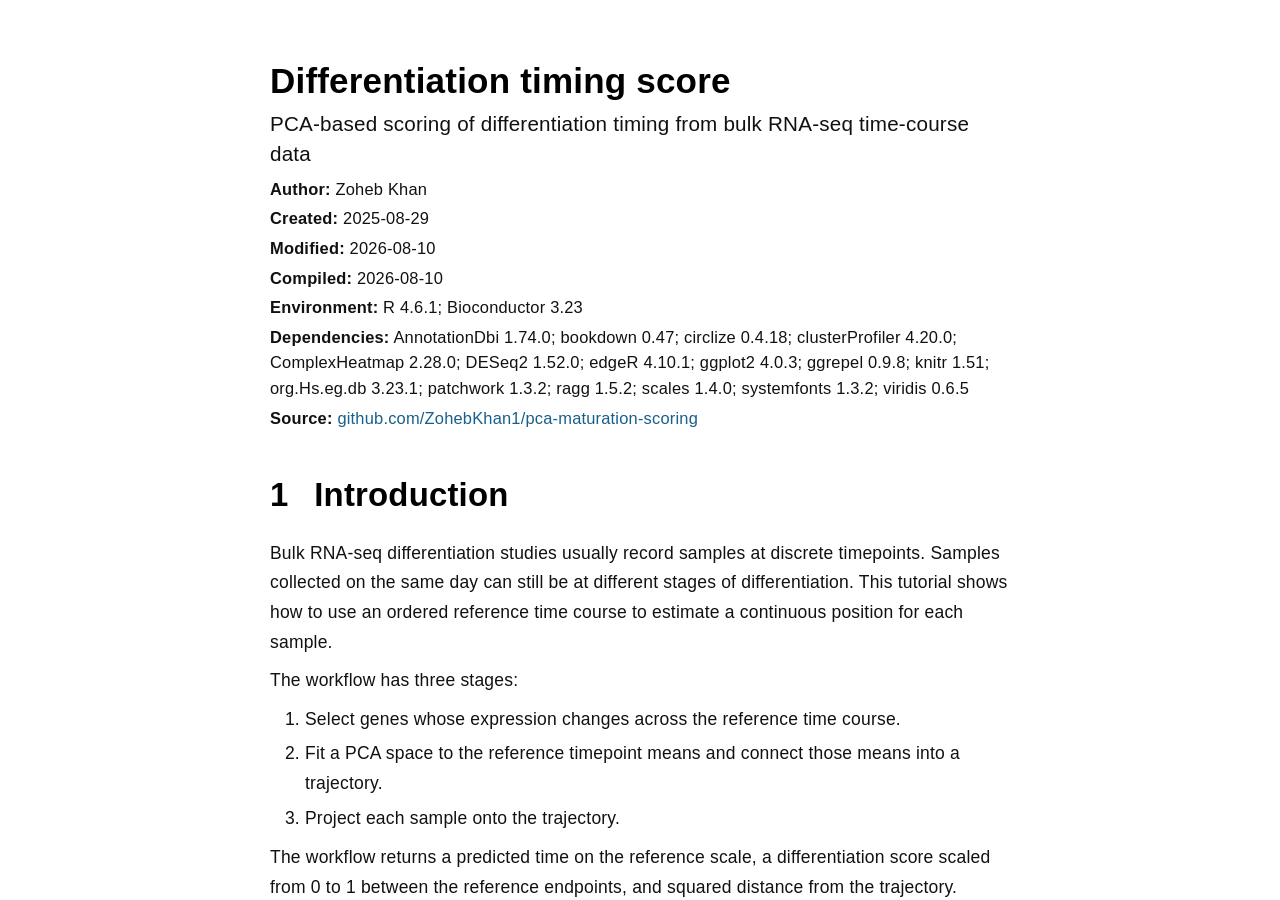
==== commit db5d3692: "revise tutorial prose and layout" ====
--- a/docs/index.html
+++ b/docs/index.html
@@ -136,25 +136,23 @@
       <nav role="navigation">
 
 <ul class="summary">
-<li><a href="./">Differentiation timing score</a></li>
-
-<li class="divider"></li>
 <li class="chapter" data-level="1" data-path=""><a href="#introduction"><i class="fa fa-check"></i><b>1</b> Introduction</a></li>
-<li class="chapter" data-level="2" data-path=""><a href="#core-idea-and-what-the-scorer-needs"><i class="fa fa-check"></i><b>2</b> Core idea and what the scorer needs</a></li>
-<li class="chapter" data-level="3" data-path=""><a href="#case-study-data-and-scope"><i class="fa fa-check"></i><b>3</b> Case-study data and scope</a></li>
+<li class="chapter" data-level="2" data-path=""><a href="#what-the-functions-use"><i class="fa fa-check"></i><b>2</b> What the functions use</a></li>
+<li class="chapter" data-level="3" data-path=""><a href="#case-study-data"><i class="fa fa-check"></i><b>3</b> Case-study data</a></li>
 <li class="chapter" data-level="4" data-path=""><a href="#scoring-workflow"><i class="fa fa-check"></i><b>4</b> Scoring workflow</a>
 <ul>
 <li class="chapter" data-level="4.1" data-path=""><a href="#select-temporal-genes"><i class="fa fa-check"></i><b>4.1</b> Select temporal genes</a></li>
-<li class="chapter" data-level="4.2" data-path=""><a href="#train-the-pca-reference-space"><i class="fa fa-check"></i><b>4.2</b> Train the PCA reference space</a></li>
-<li class="chapter" data-level="4.3" data-path=""><a href="#fit-and-score-the-day-centroid-polyline"><i class="fa fa-check"></i><b>4.3</b> Fit and score the day-centroid polyline</a></li>
+<li class="chapter" data-level="4.2" data-path=""><a href="#fit-the-pca-reference-space"><i class="fa fa-check"></i><b>4.2</b> Fit the PCA reference space</a></li>
+<li class="chapter" data-level="4.3" data-path=""><a href="#build-and-score-the-reference-trajectory"><i class="fa fa-check"></i><b>4.3</b> Build and score the reference trajectory</a></li>
 </ul></li>
-<li class="chapter" data-level="5" data-path=""><a href="#internal-cell-line-cross-validation"><i class="fa fa-check"></i><b>5</b> Internal cell-line cross-validation</a></li>
-<li class="chapter" data-level="6" data-path=""><a href="#interpretation-and-adaptation"><i class="fa fa-check"></i><b>6</b> Interpretation and adaptation</a></li>
+<li class="chapter" data-level="5" data-path=""><a href="#internal-leave-one-cell-line-out-validation"><i class="fa fa-check"></i><b>5</b> Internal leave-one-cell-line-out validation</a></li>
+<li class="chapter" data-level="6" data-path=""><a href="#interpretation-and-adaptation"><i class="fa fa-check"></i><b>6</b> Interpretation and adaptation</a>
+<ul>
+<li class="chapter" data-level="6.1" data-path=""><a href="#interpreting-the-outputs"><i class="fa fa-check"></i><b>6.1</b> Interpreting the outputs</a></li>
+<li class="chapter" data-level="6.2" data-path=""><a href="#scoring-a-new-study"><i class="fa fa-check"></i><b>6.2</b> Scoring a new study</a></li>
+</ul></li>
 <li class="chapter" data-level="7" data-path=""><a href="#references"><i class="fa fa-check"></i><b>7</b> References</a></li>
 <li class="chapter" data-level="8" data-path=""><a href="#session-information"><i class="fa fa-check"></i><b>8</b> Session information</a></li>
-<li class="divider"></li>
-<li><a href="https://bookdown.org" target="_blank">Published with bookdown</a></li>
-
 </ul>
 
       </nav>
@@ -190,7 +188,7 @@
 <span>Created:</span> 2025-08-29
 </div>
 <div>
-<span>Modified:</span> 2026-08-08
+<span>Modified:</span> 2026-08-10
 </div>
 <div>
 <span>Compiled:</span> 2026-08-10
@@ -208,63 +206,38 @@
 </div>
 <div id="introduction" class="section level1 hasAnchor" number="1">
 <h1><span class="header-section-number">1</span> Introduction<a href="#introduction" class="anchor-section" aria-label="Anchor link to header"></a></h1>
-<p>Bulk RNA-seq differentiation studies are typically sampled at discrete timepoints, even though individual samples may progress through differentiation at different rates. This tutorial develops a reference-trajectory method that uses gene expression to estimate each sample’s continuous position along a known differentiation time course.</p>
-<p>The method reports normalized predicted reference time, a differentiation score bounded by the reference endpoints, and squared distance from the fitted trajectory. These are relative to the selected reference; they do not measure cell quality, potency, lineage identity, or absolute biological age.</p>
-</div>
-<div id="core-idea-and-what-the-scorer-needs" class="section level1 hasAnchor" number="2">
-<h1><span class="header-section-number">2</span> Core idea and what the scorer needs<a href="#core-idea-and-what-the-scorer-needs" class="anchor-section" aria-label="Anchor link to header"></a></h1>
-<p>The scorer assumes that temporal genes and normalized expression values have already been defined. It trains the reference PCA and day-centroid polyline, projects all supplied samples into that fixed space, and returns predicted time, a normalized differentiation score, and projection-distance diagnostics. It does not select genes, normalize counts, draw figures, or write files.</p>
-<p>Three inputs carry the biological meaning of the score: normalized genes-by-samples expression; matching sample metadata with ordered reference times; and temporal genes selected independently of the samples being evaluated. An optional reference-sample set defines which samples train the PCA and trajectory. If it is omitted, all supplied samples are treated as reference samples. The scorer automatically retains the smallest number of PCs explaining at least 99% of between-timepoint variance.</p>
-<div class="sourceCode" id="cb1"><pre class="sourceCode r"><code class="sourceCode r"><span id="cb1-1"><a href="#cb1-1" tabindex="-1"></a>base_url <span class="ot">&lt;-</span> <span class="fu">paste0</span>(</span>
-<span id="cb1-2"><a href="#cb1-2" tabindex="-1"></a>  <span class="st">&#39;https://raw.githubusercontent.com/ZohebKhan1/&#39;</span>,</span>
-<span id="cb1-3"><a href="#cb1-3" tabindex="-1"></a>  <span class="st">&#39;pca-maturation-scoring/main/functions&#39;</span></span>
-<span id="cb1-4"><a href="#cb1-4" tabindex="-1"></a>)</span>
-<span id="cb1-5"><a href="#cb1-5" tabindex="-1"></a></span>
+<p>Bulk RNA-seq differentiation studies usually record samples at discrete timepoints. Samples collected on the same day can still be at different stages of differentiation. This tutorial shows how to use an ordered reference time course to estimate a continuous position for each sample.</p>
+<p>The workflow has three stages:</p>
+<ol style="list-style-type: decimal">
+<li>Select genes whose expression changes across the reference time course.</li>
+<li>Fit a PCA space to the reference timepoint means and connect those means into a trajectory.</li>
+<li>Project each sample onto the trajectory.</li>
+</ol>
+<p>The workflow returns a predicted time on the reference scale, a differentiation score scaled from 0 to 1 between the reference endpoints, and squared distance from the trajectory. These outputs describe position within the selected reference; they are not measurements of absolute biological age.</p>
+</div>
+<div id="what-the-functions-use" class="section level1 hasAnchor" number="2">
+<h1><span class="header-section-number">2</span> What the functions use<a href="#what-the-functions-use" class="anchor-section" aria-label="Anchor link to header"></a></h1>
+<p><code>get_temporal_genes()</code> uses integer-like raw counts, VST expression, and sample metadata. It selects genes inside the reference cohort. <code>score_differentiation_timing()</code> uses normalized expression and those selected genes to fit the reference PCA and trajectory.</p>
+<p>For a reference-only analysis, the scorer uses all supplied samples as the reference. To score new samples, provide <code>reference_samples</code> so that PCA and the trajectory use only the independent reference cohort. Reference samples must have finite timepoints. New non-reference samples can have missing timepoints because the scorer predicts their time rather than using an observed time.</p>
+<p>The scorer fits PCA to timepoint means, centers genes, and does not scale them to unit variance. It retains the smallest number of PCs that explain at least 99% of the variance between reference timepoint means. The PCA sign is arbitrary; reversing a PC for a figure does not change distances or scores.</p>
+<div class="sourceCode" id="cb1"><pre class="sourceCode r"><code class="sourceCode r"><span id="cb1-1"><a href="#cb1-1" tabindex="-1"></a><span class="fu">download.file</span>(</span>
+<span id="cb1-2"><a href="#cb1-2" tabindex="-1"></a>  <span class="st">&#39;https://raw.githubusercontent.com/ZohebKhan1/pca-maturation-scoring/main/functions/get_temporal_genes.R&#39;</span>,</span>
+<span id="cb1-3"><a href="#cb1-3" tabindex="-1"></a>  <span class="st">&#39;get_temporal_genes.R&#39;</span>,</span>
+<span id="cb1-4"><a href="#cb1-4" tabindex="-1"></a>  <span class="at">mode =</span> <span class="st">&#39;wb&#39;</span></span>
+<span id="cb1-5"><a href="#cb1-5" tabindex="-1"></a>)</span>
 <span id="cb1-6"><a href="#cb1-6" tabindex="-1"></a><span class="fu">download.file</span>(</span>
-<span id="cb1-7"><a href="#cb1-7" tabindex="-1"></a>  <span class="fu">paste0</span>(base_url, <span class="st">&#39;/score_differentiation_timing.R&#39;</span>),</span>
-<span id="cb1-8"><a href="#cb1-8" tabindex="-1"></a>  <span class="st">&#39;score_differentiation_timing.R&#39;</span></span>
-<span id="cb1-9"><a href="#cb1-9" tabindex="-1"></a>)</span>
-<span id="cb1-10"><a href="#cb1-10" tabindex="-1"></a><span class="fu">source</span>(<span class="st">&#39;score_differentiation_timing.R&#39;</span>)</span></code></pre></div>
-<p>The output contains sample-level scores and the fitted PCA, centroid polyline, and variance information needed to inspect the reference model. Because projection is clipped to finite centroid-to-centroid segments, predicted times and normalized scores are bounded by the first and last reference timepoints.</p>
-<ol class="workflow-flow" aria-label="Differentiation timing scoring workflow">
-<li>
-<div class="workflow-step-title">
-Select temporal genes
-</div>
-<div class="workflow-step-text">
-Apply expression, time-effect, and VST-range filters within the reference samples.
-</div>
-</li>
-<li>
-<div class="workflow-step-title">
-Train the reference PCA
-</div>
-<div class="workflow-step-text">
-Fit centered, unscaled PCA to the mean temporal-gene profile at each reference timepoint.
-</div>
-</li>
-<li>
-<div class="workflow-step-title">
-Construct the time trajectory
-</div>
-<div class="workflow-step-text">
-Connect the ordered reference-timepoint centroids with finite line segments.
-</div>
-</li>
-<li>
-<div class="workflow-step-title">
-Project samples
-</div>
-<div class="workflow-step-text">
-Return predicted time, normalized score, and distance from the reference trajectory.
-</div>
-</li>
-</ol>
-</div>
-<div id="case-study-data-and-scope" class="section level1 hasAnchor" number="3">
-<h1><span class="header-section-number">3</span> Case-study data and scope<a href="#case-study-data-and-scope" class="anchor-section" aria-label="Anchor link to header"></a></h1>
-<p>The worked example uses processed data derived from public <a href="https://www.ncbi.nlm.nih.gov/geo/query/acc.cgi?acc=GSE122380">NCBI GEO accession GSE122380</a>, a bulk RNA-seq time course of human induced pluripotent stem cell differentiation into cardiomyocytes reported by Strober, Elorbany, Rhodes and colleagues. The analysis includes 192 samples from 13 cell lines collected across differentiation days 1 through 15. These samples form the reference cohort used for temporal-gene selection, PCA training, day-centroid trajectory fitting, and internal validation.</p>
-<p>The repository bundles aligned sample metadata, a raw gene-count matrix, and a variance-stabilized expression matrix. The active input contains no perturbation samples. These tracked RDS files are the reproducible starting point for the workflow; raw-read acquisition, sequencing and sample-level QC, alignment, quantification, upstream gene filtering, and construction of the VST matrix are outside the repository’s scope. The tutorial therefore reproduces the analysis from processed inputs rather than from FASTQ files.</p>
+<span id="cb1-7"><a href="#cb1-7" tabindex="-1"></a>  <span class="st">&#39;https://raw.githubusercontent.com/ZohebKhan1/pca-maturation-scoring/main/functions/score_differentiation_timing.R&#39;</span>,</span>
+<span id="cb1-8"><a href="#cb1-8" tabindex="-1"></a>  <span class="st">&#39;score_differentiation_timing.R&#39;</span>,</span>
+<span id="cb1-9"><a href="#cb1-9" tabindex="-1"></a>  <span class="at">mode =</span> <span class="st">&#39;wb&#39;</span></span>
+<span id="cb1-10"><a href="#cb1-10" tabindex="-1"></a>)</span>
+<span id="cb1-11"><a href="#cb1-11" tabindex="-1"></a></span>
+<span id="cb1-12"><a href="#cb1-12" tabindex="-1"></a><span class="fu">source</span>(<span class="st">&#39;get_temporal_genes.R&#39;</span>)</span>
+<span id="cb1-13"><a href="#cb1-13" tabindex="-1"></a><span class="fu">source</span>(<span class="st">&#39;score_differentiation_timing.R&#39;</span>)</span></code></pre></div>
+</div>
+<div id="case-study-data" class="section level1 hasAnchor" number="3">
+<h1><span class="header-section-number">3</span> Case-study data<a href="#case-study-data" class="anchor-section" aria-label="Anchor link to header"></a></h1>
+<p>The example uses processed data from <a href="https://www.ncbi.nlm.nih.gov/geo/query/acc.cgi?acc=GSE122380">NCBI GEO accession GSE122380</a>, a bulk RNA-seq time course of human induced pluripotent stem cell differentiation into cardiomyocytes. The reference contains 192 samples from 13 cell lines collected across differentiation days 1 through 15.</p>
+<p>The repository provides aligned metadata, a raw gene-count matrix, and a VST expression matrix. The tutorial starts from these processed objects. It does not reconstruct the upstream FASTQ processing, read alignment, gene quantification, or VST transformation.</p>
 <div class="table-scroll" role="region" aria-label="Samples and cell lines by differentiation day" tabindex="0">
 <table class="sample-summary-table">
 <caption>
@@ -426,7 +399,7 @@
 </tbody>
 </table>
 </div>
-<p>The overview below shows global time-course structure and the corresponding day-collapsed expression similarity.</p>
+<p>Figure 1 shows the time-course structure with a broad PCA of the most variable VST genes and a correlation matrix of day-mean expression profiles. Both views provide a check that the reference contains an ordered expression pattern before the trajectory model is fitted.</p>
 <div id="fig-reference-overview" class="figure-anchor">
 
 </div>
@@ -434,23 +407,23 @@
 <div class="tutorial-figure-caption">
 <strong>Figure 1.</strong> Experimental structure of the GSE122380 time course. <strong>a.</strong> PCA using the top 10% most variable VST genes, colored by differentiation day. <strong>b.</strong> Pearson correlation between day-mean profiles from the same variable-gene set.
 </div>
-<p>The broad day ordering in both views motivates learning a reference trajectory before assigning continuous timing to individual samples.</p>
+<p>The broad day ordering supports fitting a reference trajectory. This overview PCA is descriptive; the scoring model later fits a separate PCA using the selected temporal genes and reference timepoint means.</p>
 </div>
 <div id="scoring-workflow" class="section level1 hasAnchor" number="4">
 <h1><span class="header-section-number">4</span> Scoring workflow<a href="#scoring-workflow" class="anchor-section" aria-label="Anchor link to header"></a></h1>
 <div id="select-temporal-genes" class="section level2 hasAnchor" number="4.1">
 <h2><span class="header-section-number">4.1</span> Select temporal genes<a href="#select-temporal-genes" class="anchor-section" aria-label="Anchor link to header"></a></h2>
-<p>Temporal-gene selection applies three filters in sequence. A gene is retained only if it satisfies every criterion.</p>
-<p>The DESeq2 likelihood-ratio test asks whether categorical time improves the count
-model after adjustment for the metadata columns selected by the user, such as
-batch, donor, sex, or another known nuisance variable. The full model includes
-those covariates and categorical time; the reduced model includes the same
-covariates without time. With no adjustment covariates, the reduced model is
-<code>~ 1</code>.</p>
-<p>DESeq2 calculates <span class="math inline">\(\mathrm{LR}=2(\ell_{\mathrm{full}}-\ell_{\mathrm{reduced}})\)</span>, where
-<span class="math inline">\(\ell\)</span> is the maximized model log likelihood. A small adjusted <span class="math inline">\(p\)</span>-value
-therefore indicates that categorical time improves fit after accounting for the
-selected covariates; the test does not assume a linear expression trend.</p>
+<p><code>get_temporal_genes()</code> applies three filters to the reference samples. The function uses raw counts for the expression filter and DESeq2 LRT, and it uses VST expression for the final range filter. A gene must pass every filter to enter the trajectory model.</p>
+<ol style="list-style-type: decimal">
+<li><strong>Expression filter.</strong> The function calculates TMM-normalized CPM internally. For each gene, it calculates the mean CPM at each reference timepoint and keeps the gene when its largest timepoint mean reaches the expression threshold.</li>
+<li><strong>DESeq2 likelihood-ratio test.</strong> The full model includes categorical time and any requested adjustment covariates. The reduced model contains the adjustment covariates without time. Genes with an adjusted LRT p-value below the selected threshold continue to the final filter.</li>
+<li><strong>VST-range filter.</strong> The function calculates the mean VST expression at each reference timepoint and keeps genes whose range across those means reaches the selected threshold.</li>
+</ol>
+<p>The LRT tests whether adding categorical time improves the count model. If the full and reduced models have maximized log likelihoods <code>ell_full</code> and <code>ell_reduced</code>, the likelihood-ratio statistic is</p>
+<p><span class="math display">\[
+\mathrm{LR} = 2(\ell_\mathrm{full} - \ell_\mathrm{reduced}).
+\]</span></p>
+<p>The test does not assume that expression changes linearly with time. With no adjustment covariates, the reduced model is <code>~ 1</code>. In this case study, <code>cell_line</code> is included in both models so that the time test accounts for cell-line differences.</p>
 <div class="sourceCode" id="cb2"><pre class="sourceCode r"><code class="sourceCode r"><span id="cb2-1"><a href="#cb2-1" tabindex="-1"></a><span class="fu">source</span>(<span class="st">&#39;functions/get_temporal_genes.R&#39;</span>)</span>
 <span id="cb2-2"><a href="#cb2-2" tabindex="-1"></a></span>
 <span id="cb2-3"><a href="#cb2-3" tabindex="-1"></a>temporal_selection <span class="ot">&lt;-</span> <span class="fu">get_temporal_genes</span>(</span>
@@ -459,22 +432,12 @@
 <span id="cb2-6"><a href="#cb2-6" tabindex="-1"></a>  <span class="at">metadata =</span> metadata,</span>
 <span id="cb2-7"><a href="#cb2-7" tabindex="-1"></a>  <span class="at">sample_id_col =</span> <span class="st">&#39;sample_id&#39;</span>,</span>
 <span id="cb2-8"><a href="#cb2-8" tabindex="-1"></a>  <span class="at">time_col =</span> <span class="st">&#39;day_numeric&#39;</span>,</span>
-<span id="cb2-9"><a href="#cb2-9" tabindex="-1"></a>  <span class="at">adjustment_covariates =</span> <span class="st">&#39;cell_line&#39;</span> <span class="co"># GSE122380-specific</span></span>
+<span id="cb2-9"><a href="#cb2-9" tabindex="-1"></a>  <span class="at">adjustment_covariates =</span> <span class="st">&#39;cell_line&#39;</span></span>
 <span id="cb2-10"><a href="#cb2-10" tabindex="-1"></a>)</span>
-<span id="cb2-11"><a href="#cb2-11" tabindex="-1"></a>temporal_genes <span class="ot">&lt;-</span> temporal_selection<span class="sc">$</span>temporal_genes</span></code></pre></div>
-<p>For this case study, genes pass when maximum day-mean TMM CPM is at least 10,
-the LRT adjusted <span class="math inline">\(p\)</span>-value is below <span class="math inline">\(10^{-7}\)</span>, and the day-mean VST range is
-at least 0.6. These are the documented GSE122380 choices, not universal
-cutoffs. The example adjusts for <code>cell_line</code>; another study should choose the
-metadata covariates that represent its own design, such as batch or donor.</p>
-<p>To select temporal genes from one reference cohort, provide a metadata column
-and value together. For example,</p>
-<div class="sourceCode" id="cb3"><pre class="sourceCode r"><code class="sourceCode r"><span id="cb3-1"><a href="#cb3-1" tabindex="-1"></a>reference_group_col <span class="ot">=</span> <span class="st">&#39;condition&#39;</span>,</span>
-<span id="cb3-2"><a href="#cb3-2" tabindex="-1"></a>reference_group_value <span class="ot">=</span> <span class="st">&#39;control&#39;</span></span></code></pre></div>
-<p>restricts CPM filtering, the LRT, and VST-range filtering to samples labeled
-<code>control</code> in <code>metadata$condition</code>. Omitting both arguments uses all samples.
-This pair controls which samples enter gene selection; it is not a DESeq2
-coefficient reference level, which does not affect this omnibus LRT.</p>
+<span id="cb2-11"><a href="#cb2-11" tabindex="-1"></a></span>
+<span id="cb2-12"><a href="#cb2-12" tabindex="-1"></a>temporal_genes <span class="ot">&lt;-</span> temporal_selection<span class="sc">$</span>temporal_genes</span></code></pre></div>
+<p>If gene selection should use one reference group, supply <code>reference_group_col</code> and <code>reference_group_value</code> together. The function then restricts the expression filter, LRT, and VST-range filter to samples with that value. This option controls which samples enter selection; it is not a DESeq2 coefficient reference level.</p>
+<p>For the GSE122380 reference, the expression, LRT, and VST-range settings produce the counts shown in Table 4.1. These settings reproduce this example. A different study should choose thresholds that match its sample size, expression scale, timepoint coverage, and design.</p>
 <table class="sample-summary-table">
 <caption>
 <span id="tab:lrt-summary-table">Table 4.1: </span>Sequential temporal-gene filtering.
@@ -524,7 +487,7 @@
 </tr>
 </tbody>
 </table>
-<p>The heatmap displays the first 1,500 final temporal genes after ordering the LRT results by adjusted p-value and then raw p-value. PCA, scoring, and validation use the complete temporal set rather than this display subset.</p>
+<p>The heatmap shows the first 1,500 final temporal genes, ordered by the LRT results. The scoring model uses the complete temporal-gene set, not only the genes shown in this figure.</p>
 <div id="fig-temporal-heatmap" class="figure-anchor">
 
 </div>
@@ -532,8 +495,8 @@
 <div class="tutorial-figure-caption">
 <strong>Figure 2.</strong> Heatmap of the 1,500 displayed temporal genes across the reference samples, ordered by differentiation day.
 </div>
-<p>The display shows coordinated temporal structure across the selected genes; the full temporal set, rather than this display subset, is used for PCA and scoring.</p>
-<p>The four-cluster partition uses Ward-D2 hierarchical clustering of Euclidean distances between robust-LOESS-smoothed, re-standardized day-mean profiles. It is used only to interpret broad expression patterns. Cluster trajectories and GO Biological Process enrichment use the same 1,500 displayed genes, with those genes as the enrichment universe. These tests are not part of the scoring algorithm.</p>
+<p>The displayed genes show coordinated changes across the reference. The display order and heatmap subset are for inspection; PCA, scoring, and validation use all selected temporal genes.</p>
+<p>The four clusters in Figure 3 summarize expression patterns in the displayed heatmap genes. They are descriptive. Cluster membership does not change temporal-gene selection, PCA fitting, scoring, or validation. The GO analysis uses the displayed genes as its enrichment universe.</p>
 <div id="fig-temporal-clusters" class="figure-anchor">
 
 </div>
@@ -541,18 +504,22 @@
 <div class="tutorial-figure-caption">
 <strong>Figure 3.</strong> Descriptive temporal clusters and GO enrichment for the 1,500 heatmap genes. Each row pairs a cluster trajectory with its top enriched GO Biological Process terms.
 </div>
-<p>The clusters provide interpretable summaries of expression patterns, while the scoring model continues to use the complete temporal-gene set.</p>
-</div>
-<div id="train-the-pca-reference-space" class="section level2 hasAnchor" number="4.2">
-<h2><span class="header-section-number">4.2</span> Train the PCA reference space<a href="#train-the-pca-reference-space" class="anchor-section" aria-label="Anchor link to header"></a></h2>
-<p>Let <span class="math inline">\(X \in \mathbb{R}^{n \times p}\)</span> be normalized reference expression for <span class="math inline">\(n\)</span> samples and <span class="math inline">\(p\)</span> temporal genes. For each of <span class="math inline">\(m\)</span> reference timepoints, the scorer first calculates its mean expression profile <span class="math inline">\(\mathbf{m}_j\)</span>. PCA is fitted to the <span class="math inline">\(m \times p\)</span> matrix of timepoint means after centering each gene without variance scaling. If <span class="math inline">\(\boldsymbol{\mu}_M\)</span> is the across-timepoint gene mean and <span class="math inline">\(W_k\)</span> contains the retained loading vectors, then</p>
+<p>The cluster trajectories help describe broad expression programs. They are not additional differentiation scores.</p>
+</div>
+<div id="fit-the-pca-reference-space" class="section level2 hasAnchor" number="4.2">
+<h2><span class="header-section-number">4.2</span> Fit the PCA reference space<a href="#fit-the-pca-reference-space" class="anchor-section" aria-label="Anchor link to header"></a></h2>
+<p>The scoring PCA is trained on reference timepoint means rather than on individual samples. This makes the reference path represent the average expression at each observed timepoint and prevents samples with larger within-timepoint variation from defining the path directly.</p>
+<p>Let <span class="math inline">\(\mathbf{x}_i\)</span> be the normalized expression vector for sample <span class="math inline">\(i\)</span>, restricted to the selected temporal genes. For a reference timepoint <span class="math inline">\(t\)</span>, let <span class="math inline">\(\bar{\mathbf{x}}_t\)</span> be the mean vector across its reference samples:</p>
 <p><span class="math display">\[
-\mathbf{m}_j = \frac{1}{|I_j|}\sum_{i \in I_j}\mathbf{x}_i,
-\qquad
-\mathbf{z}_i = (\mathbf{x}_i - \boldsymbol{\mu}_M) W_k.
+\bar{\mathbf{x}}_t = \frac{1}{n_t}\sum_{i:\,t_i=t} \mathbf{x}_i.
 \tag{1}
 \]</span></p>
-<p>The reference fit retained seven PCs in the complete cohort and in every validation fold. PC1 is flipped for figure readability when needed so it increases with differentiation day; a sign flip does not alter Euclidean projections or scores.</p>
+<p>The function fits centered, unscaled PCA to the collection of <span class="math inline">\(\bar{\mathbf{x}}_t\)</span> vectors. Let <span class="math inline">\(\boldsymbol{\mu}\)</span> be the mean of those timepoint means and let <span class="math inline">\(W\)</span> contain the retained PCA loading vectors. The PCA coordinates for any sample are</p>
+<p><span class="math display">\[
+\mathbf{z}_i = (\mathbf{x}_i - \boldsymbol{\mu})W.
+\tag{2}
+\]</span></p>
+<p>The same transformation maps both reference and non-reference samples into the reference space. In the complete GSE122380 fit, seven PCs meet the 99% variance target. The number can change when the reference cohort or temporal-gene set changes.</p>
 <div id="fig-pca-day" class="figure-anchor">
 
 </div>
@@ -560,8 +527,8 @@
 <div class="tutorial-figure-caption">
 <strong>Figure 4.</strong> Individual samples projected into centered, unscaled PCA spaces learned from timepoint means for the full temporal set and two descriptive cluster subsets. C1+C2 and C3+C4 are interpretive subsets, not alternative primary models.
 </div>
-<p>The separation of reference days is visible in the retained PCA space; the cluster-specific panels are descriptive views of the same reference structure.</p>
-<p>The loading analysis annotates the largest PC1 and PC2 loadings and tests the top 500 genes in each PC1 direction for GO enrichment against the full temporal-gene universe.</p>
+<p>The full temporal-gene panel shows the PCA space used by the primary trajectory. The cluster panels show how selected expression subsets relate to the same time course; they do not replace the full temporal-gene model.</p>
+<p>PCA loadings provide a way to inspect which genes contribute to the reference axes. Figure 5 labels the largest PC1 and PC2 loadings and tests the strongest PC1 loadings for GO enrichment. The enrichment is an interpretation of the PCA axes, not part of the timing score.</p>
 <div id="fig-pc1-validation" class="figure-anchor">
 
 </div>
@@ -569,58 +536,49 @@
 <div class="tutorial-figure-caption">
 <strong>Figure 5.</strong> PCA loading interpretation. <strong>a-b.</strong> The ten largest positive and negative PC1 and PC2 loading genes. Ambiguous Ensembl-to-symbol mappings retain the Ensembl ID. <strong>c-d.</strong> GO enrichment among the 500 strongest negative and positive PC1 loadings.
 </div>
-<p>These loadings help interpret the reference axes, but they do not replace the trajectory-based timing estimate.</p>
-</div>
-<div id="fit-and-score-the-day-centroid-polyline" class="section level2 hasAnchor" number="4.3">
-<h2><span class="header-section-number">4.3</span> Fit and score the day-centroid polyline<a href="#fit-and-score-the-day-centroid-polyline" class="anchor-section" aria-label="Anchor link to header"></a></h2>
-<p>For each ordered reference day <span class="math inline">\(t_j\)</span>, the mean PCA coordinate is</p>
+<p>The sign of a PCA axis is arbitrary. The build flips PC1 for figure readability when needed, but this does not change Euclidean distances or sample scores.</p>
+</div>
+<div id="build-and-score-the-reference-trajectory" class="section level2 hasAnchor" number="4.3">
+<h2><span class="header-section-number">4.3</span> Build and score the reference trajectory<a href="#build-and-score-the-reference-trajectory" class="anchor-section" aria-label="Anchor link to header"></a></h2>
+<p>The scorer converts the ordered reference timepoint means into centroids in the retained PCA space. Adjacent centroids define finite line segments. A sample can therefore follow a path that bends across several PCs instead of being ranked by PC1 alone.</p>
+<p>For one segment, let <span class="math inline">\(\mathbf{a}\)</span> and <span class="math inline">\(\mathbf{b}\)</span> be its start and end centroids, and let <span class="math inline">\(\mathbf{z}\)</span> be a sample’s PCA coordinate. The segment direction is <span class="math inline">\(\mathbf{v}=\mathbf{b}-\mathbf{a}\)</span>. The closest point on the finite segment is</p>
 <p><span class="math display">\[
-\mathbf{c}_j = \frac{1}{|I_j|}\sum_{i \in I_j}\mathbf{z}_i,
-\qquad j = 1,\ldots,m.
-\tag{2}
-\]</span></p>
-<p>The ordered centroids define a piecewise-linear trajectory. PC1 alone is only
-one projection of this space; the temporal path can curve across several
-retained PCs. Connecting ordered centroids and projecting to the nearest finite
-segment therefore preserves that multidimensional path. Segment <span class="math inline">\(j\)</span> begins at
-<span class="math inline">\(\mathbf{a}_j=\mathbf{c}_j\)</span>, ends at <span class="math inline">\(\mathbf{b}_j=\mathbf{c}_{j+1}\)</span>, and has
-direction <span class="math inline">\(\mathbf{v}_j=\mathbf{b}_j-\mathbf{a}_j\)</span>. For sample <span class="math inline">\(i\)</span>, the
-fraction along segment <span class="math inline">\(j\)</span> is</p>
-<p><span class="math display">\[
-\alpha_{ij} =
-\operatorname{clip}_{[0,1]}
+\alpha = \operatorname{clip}_{[0,1]}
 \left(
-\frac{\langle \mathbf{z}_i-\mathbf{a}_j,\mathbf{v}_j \rangle}
-{\langle \mathbf{v}_j,\mathbf{v}_j \rangle}
-\right).
+\frac{\langle \mathbf{z}-\mathbf{a},\mathbf{v}\rangle}
+     {\langle \mathbf{v},\mathbf{v}\rangle}
+\right),
+\qquad
+\mathbf{q}=\mathbf{a}+\alpha\mathbf{v}.
 \tag{3}
 \]</span></p>
-<p>The closest finite-segment projection is selected:</p>
+<p>The clipping keeps <span class="math inline">\(\alpha\)</span> between 0 and 1, so the projection stays on the segment rather than extending beyond a reference endpoint. The scorer evaluates every segment and uses the one with the smallest squared distance <span class="math inline">\(\lVert\mathbf{z}-\mathbf{q}\rVert^2\)</span>. It then interpolates time along that segment:</p>
 <p><span class="math display">\[
-\mathbf{q}_{ij}=\mathbf{a}_j+\alpha_{ij}\mathbf{v}_j,
+\widehat{t}=t_a+\alpha(t_b-t_a),
 \qquad
-j^\ast=\underset{j}{\operatorname{argmin}}
-\left\lVert\mathbf{z}_i-\mathbf{q}_{ij}\right\rVert^2.
+s=\frac{\widehat{t}-t_{\min}}{t_{\max}-t_{\min}}.
 \tag{4}
 \]</span></p>
-<p>The corresponding predicted time and normalized score are</p>
-<p><span class="math display">\[
-\widehat{t}_i=t_{j^\ast}+\alpha_{ij^\ast}(t_{j^\ast+1}-t_{j^\ast}),
-\qquad
-s_i=\frac{\widehat{t}_i-t_{\mathrm{start}}}{t_{\mathrm{end}}-t_{\mathrm{start}}}.
-\tag{5}
-\]</span></p>
-<p>Zero-length centroid segments are omitted. The method assumes that ordered centroids describe a meaningful trajectory in retained PC space. A self-approaching or folded trajectory can make nearest-segment assignments biologically ambiguous; squared projection distance should therefore be inspected when adapting the scorer.</p>
-<div class="sourceCode" id="cb4"><pre class="sourceCode r"><code class="sourceCode r"><span id="cb4-1"><a href="#cb4-1" tabindex="-1"></a><span class="fu">source</span>(<span class="st">&#39;functions/score_differentiation_timing.R&#39;</span>)</span>
-<span id="cb4-2"><a href="#cb4-2" tabindex="-1"></a></span>
-<span id="cb4-3"><a href="#cb4-3" tabindex="-1"></a>timing_fit <span class="ot">&lt;-</span> <span class="fu">score_differentiation_timing</span>(</span>
-<span id="cb4-4"><a href="#cb4-4" tabindex="-1"></a>  <span class="at">expression_matrix =</span> vst,</span>
-<span id="cb4-5"><a href="#cb4-5" tabindex="-1"></a>  <span class="at">metadata =</span> metadata,</span>
-<span id="cb4-6"><a href="#cb4-6" tabindex="-1"></a>  <span class="at">temporal_genes =</span> temporal_genes,</span>
-<span id="cb4-7"><a href="#cb4-7" tabindex="-1"></a>  <span class="at">sample_id_col =</span> <span class="st">&#39;sample_id&#39;</span>,</span>
-<span id="cb4-8"><a href="#cb4-8" tabindex="-1"></a>  <span class="at">time_col =</span> <span class="st">&#39;day_numeric&#39;</span></span>
-<span id="cb4-9"><a href="#cb4-9" tabindex="-1"></a>)</span>
-<span id="cb4-10"><a href="#cb4-10" tabindex="-1"></a><span class="fu">head</span>(timing_fit<span class="sc">$</span>scores)</span></code></pre></div>
+<p>Here <span class="math inline">\(t_a\)</span> and <span class="math inline">\(t_b\)</span> are the segment endpoint times. The score is 0 at the earliest reference time and 1 at the latest reference time. Because the projection is clipped to finite segments, the reported time stays within the reference time range.</p>
+<p>Zero-length segments are omitted. A trajectory that folds back near itself can produce ambiguous nearest-segment assignments; review squared distance and the trajectory plot when adapting the method.</p>
+<div class="sourceCode" id="cb3"><pre class="sourceCode r"><code class="sourceCode r"><span id="cb3-1"><a href="#cb3-1" tabindex="-1"></a><span class="fu">source</span>(<span class="st">&#39;functions/score_differentiation_timing.R&#39;</span>)</span>
+<span id="cb3-2"><a href="#cb3-2" tabindex="-1"></a></span>
+<span id="cb3-3"><a href="#cb3-3" tabindex="-1"></a>timing_fit <span class="ot">&lt;-</span> <span class="fu">score_differentiation_timing</span>(</span>
+<span id="cb3-4"><a href="#cb3-4" tabindex="-1"></a>  <span class="at">expression_matrix =</span> vst,</span>
+<span id="cb3-5"><a href="#cb3-5" tabindex="-1"></a>  <span class="at">metadata =</span> metadata,</span>
+<span id="cb3-6"><a href="#cb3-6" tabindex="-1"></a>  <span class="at">temporal_genes =</span> temporal_genes,</span>
+<span id="cb3-7"><a href="#cb3-7" tabindex="-1"></a>  <span class="at">sample_id_col =</span> <span class="st">&#39;sample_id&#39;</span>,</span>
+<span id="cb3-8"><a href="#cb3-8" tabindex="-1"></a>  <span class="at">time_col =</span> <span class="st">&#39;day_numeric&#39;</span></span>
+<span id="cb3-9"><a href="#cb3-9" tabindex="-1"></a>)</span>
+<span id="cb3-10"><a href="#cb3-10" tabindex="-1"></a></span>
+<span id="cb3-11"><a href="#cb3-11" tabindex="-1"></a>timing_fit<span class="sc">$</span>scores[, <span class="fu">c</span>(</span>
+<span id="cb3-12"><a href="#cb3-12" tabindex="-1"></a>  <span class="st">&#39;sample_id&#39;</span>,</span>
+<span id="cb3-13"><a href="#cb3-13" tabindex="-1"></a>  <span class="st">&#39;observed_time&#39;</span>,</span>
+<span id="cb3-14"><a href="#cb3-14" tabindex="-1"></a>  <span class="st">&#39;predicted_time&#39;</span>,</span>
+<span id="cb3-15"><a href="#cb3-15" tabindex="-1"></a>  <span class="st">&#39;differentiation_score&#39;</span>,</span>
+<span id="cb3-16"><a href="#cb3-16" tabindex="-1"></a>  <span class="st">&#39;squared_distance&#39;</span></span>
+<span id="cb3-17"><a href="#cb3-17" tabindex="-1"></a>)]</span></code></pre></div>
+<p>Figure 6 shows the fitted path in the first two PCs. The path is defined in all retained PCs; the figure is a two-dimensional view.</p>
 <div id="fig-timing-polyline" class="figure-anchor">
 
 </div>
@@ -628,8 +586,8 @@
 <div class="tutorial-figure-caption">
 <strong>Figure 6.</strong> Differentiation trajectory in reference PCA space. Black points are day centroids; arrows connect them in day order. The day 1 and day 15 centroids anchor scores 0 and 1.
 </div>
-<p>The ordered centroids form the reference path used for interpolation, rather than a single-axis ranking.</p>
-<p>The next figure projects the reference samples back onto their fitted trajectory. This is a descriptive calibration view, not out-of-sample validation. The gray band is the day-level mean score plus or minus one standard deviation.</p>
+<p>The centroids define the reference path. The path is not a single-axis ranking and does not assume that the samples move at a constant rate between observed timepoints.</p>
+<p>Figure 7 shows the scores of the reference samples projected back onto the fitted path. This is a calibration view because the same reference samples define the PCA and trajectory.</p>
 <div id="fig-score-by-day" class="figure-anchor">
 
 </div>
@@ -637,13 +595,32 @@
 <div class="tutorial-figure-caption">
 <strong>Figure 7.</strong> Reference-sample differentiation timing scores by observed day. Dashed lines mark the bounded reference endpoints at 0 and 1.
 </div>
-<p>This calibration view shows how the bounded score distributes across observed reference days; it does not test transfer to new samples.</p>
-</div>
-</div>
-<div id="internal-cell-line-cross-validation" class="section level1 hasAnchor" number="5">
-<h1><span class="header-section-number">5</span> Internal cell-line cross-validation<a href="#internal-cell-line-cross-validation" class="anchor-section" aria-label="Anchor link to header"></a></h1>
-<p>Leave-one-cell-line-out validation repeats temporal-gene selection, PCA training, and polyline fitting using the remaining cell lines, then scores samples from the held-out cell line. The count-based DESeq2 LRT is refit in each fold. The tracked VST matrix is shared across folds because the upstream transformation pipeline is not available; the result is therefore internal validation conditional on this processed cohort, not an external transferability estimate.</p>
-<p>Fold-specific temporal genes are also divided into maturation and progenitor sets by the sign of their Spearman correlation with day. The reported accuracy metrics use the complete temporal set. All 13 held-out cell lines contribute; cell line <code>19190</code> is omitted only from the per-cell-line panel grid so the display remains a balanced 3-by-4 layout.</p>
+<p>The spread within a day shows how much samples differ around the reference trajectory. It is not an out-of-sample accuracy estimate.</p>
+</div>
+</div>
+<div id="internal-leave-one-cell-line-out-validation" class="section level1 hasAnchor" number="5">
+<h1><span class="header-section-number">5</span> Internal leave-one-cell-line-out validation<a href="#internal-leave-one-cell-line-out-validation" class="anchor-section" aria-label="Anchor link to header"></a></h1>
+<p>The validation asks whether a trajectory trained without one cell line can predict the samples from that cell line. For each held-out cell line, the workflow:</p>
+<ol style="list-style-type: decimal">
+<li>removes that cell line from the training reference;</li>
+<li>selects temporal genes using the remaining cell lines;</li>
+<li>fits the PCA and centroid trajectory using the remaining cell lines; and</li>
+<li>projects the held-out samples onto that fitted trajectory.</li>
+</ol>
+<p>The count-based DESeq2 LRT is refit in every fold. The tracked VST matrix is shared across folds because the upstream VST transformation is not available in the repository. The validation therefore measures internal transfer within this processed cohort, conditional on the tracked VST matrix. It is not an external validation study.</p>
+<p>The validation function also labels fold-specific genes as maturation or progenitor genes according to the sign of their Spearman correlation with time. Those labels are descriptive. The reported accuracy metrics use the complete temporal-gene set.</p>
+<div class="sourceCode" id="cb4"><pre class="sourceCode r"><code class="sourceCode r"><span id="cb4-1"><a href="#cb4-1" tabindex="-1"></a><span class="fu">source</span>(<span class="st">&#39;functions/get_temporal_genes.R&#39;</span>)</span>
+<span id="cb4-2"><a href="#cb4-2" tabindex="-1"></a><span class="fu">source</span>(<span class="st">&#39;functions/score_differentiation_timing.R&#39;</span>)</span>
+<span id="cb4-3"><a href="#cb4-3" tabindex="-1"></a><span class="fu">source</span>(<span class="st">&#39;functions/run_loo_maturation.R&#39;</span>)</span>
+<span id="cb4-4"><a href="#cb4-4" tabindex="-1"></a></span>
+<span id="cb4-5"><a href="#cb4-5" tabindex="-1"></a>loo_validation <span class="ot">&lt;-</span> <span class="fu">run_loo_maturation</span>(</span>
+<span id="cb4-6"><a href="#cb4-6" tabindex="-1"></a>  <span class="at">counts =</span> counts,</span>
+<span id="cb4-7"><a href="#cb4-7" tabindex="-1"></a>  <span class="at">vst =</span> vst,</span>
+<span id="cb4-8"><a href="#cb4-8" tabindex="-1"></a>  <span class="at">metadata =</span> metadata</span>
+<span id="cb4-9"><a href="#cb4-9" tabindex="-1"></a>)</span>
+<span id="cb4-10"><a href="#cb4-10" tabindex="-1"></a></span>
+<span id="cb4-11"><a href="#cb4-11" tabindex="-1"></a>loo_validation<span class="sc">$</span>summary</span></code></pre></div>
+<p>All 13 cell lines contribute to the validation. Cell line <code>19190</code> is omitted only from the per-cell-line figure so that the displayed panels form a 3-by-4 layout.</p>
 <table class="sample-summary-table">
 <caption>
 <span id="tab:loo-summary-table">Table 5.1: </span>Leave-one-cell-line-out validation summary.
@@ -725,7 +702,7 @@
 </tr>
 </tbody>
 </table>
-<p>In this cohort, held-out predictions correlate 0.979 with observed days, with a median absolute error of 0.30 days and 82.3% within one day. These results support internal calibration of the documented cohort, not a universal accuracy claim.</p>
+<p>In this reference, held-out predictions correlate 0.979 with observed days. The median absolute error is 0.30 days, and 82.3% of predictions are within one day. These values describe this cohort and this processing pipeline; they are not universal performance guarantees.</p>
 <div id="fig-loo-cell-line-predictions" class="figure-anchor">
 
 </div>
@@ -733,7 +710,7 @@
 <div class="tutorial-figure-caption">
 <strong>Figure 8.</strong> Held-out predictions for 12 displayed cell lines. Each panel reports Pearson <span class="math inline">\(r\)</span> and its square for that line; neither quantity is a predictive <span class="math inline">\(R^2\)</span> statistic.
 </div>
-<p>The panels show that agreement is not identical across cell lines, so performance should be reviewed at the level of the intended reference population.</p>
+<p>Performance varies across cell lines. Review the per-cell-line panels when deciding whether the reference cohort represents a new study.</p>
 <div id="fig-loo-summary" class="figure-anchor">
 
 </div>
@@ -741,12 +718,13 @@
 <div class="tutorial-figure-caption">
 <strong>Figure 9.</strong> Predicted versus observed differentiation day for all held-out samples. The dashed line is identity; the solid line is an ordinary least-squares summary.
 </div>
-<p>The overall association summarizes internal prediction behavior, while deviations from the identity line show the remaining timing error.</p>
+<p>The identity line represents exact timing prediction. The fitted line summarizes association in this cohort; it does not replace the sample-level error measures.</p>
 <p>For held-out sample <span class="math inline">\(i\)</span>, absolute prediction error is</p>
 <p><span class="math display">\[
-e_i=\left|\widehat{t}_i-t_i\right|.
+e_i = |\widehat{t}_i - t_i|.
+\tag{5}
 \]</span></p>
-<p>Bars show the mean absolute held-out prediction error at each observed day. Error bars show one standard deviation across held-out samples at that day.</p>
+<p>Figure 10 summarizes the mean absolute error at each observed day. The error bars show one standard deviation across held-out samples at that day.</p>
 <div id="fig-loo-timepoint-accuracy" class="figure-anchor">
 
 </div>
@@ -754,19 +732,39 @@
 <div class="tutorial-figure-caption">
 <strong>Figure 10.</strong> Absolute held-out prediction error by day. Lower values indicate closer timing predictions.
 </div>
-<p>The day-specific error bars show where precision varies across the reference course; this variation is part of the model diagnostic.</p>
+<p>Day-specific error shows where the reference predicts timing more or less precisely. Use this pattern, rather than one summary value alone, when assessing the reference time course.</p>
 </div>
 <div id="interpretation-and-adaptation" class="section level1 hasAnchor" number="6">
 <h1><span class="header-section-number">6</span> Interpretation and adaptation<a href="#interpretation-and-adaptation" class="anchor-section" aria-label="Anchor link to header"></a></h1>
-<p>The score is normalized predicted reference time along the fitted trajectory. It is not path length, a cell-quality measure, a potency or lineage-identity score, or an estimate of absolute biological age.</p>
-<p>Squared projection distance is a model-relative diagnostic: it reports how far a sample lies from its nearest fitted trajectory segment in the retained PCA space. There is no universal cutoff; inspect its distribution and biological context before deciding whether a sample is poorly represented by the reference.</p>
-<p>For a new study, select temporal genes and train the PCA/polyline model in an appropriate reference cohort, then project test samples without refitting that model. Before comparing scores across datasets, verify gene identifiers, normalization, shared feature support, batch structure, reference-time coverage, and projection distance.</p>
+<div id="interpreting-the-outputs" class="section level2 hasAnchor" number="6.1">
+<h2><span class="header-section-number">6.1</span> Interpreting the outputs<a href="#interpreting-the-outputs" class="anchor-section" aria-label="Anchor link to header"></a></h2>
+<p>Use the sample-level <code>timing_fit$scores</code> table to read the result:</p>
+<ul>
+<li><code>predicted_time</code> gives the sample’s position on the original reference-time scale.</li>
+<li><code>differentiation_score</code> rescales that position so the earliest and latest reference times are 0 and 1.</li>
+<li><code>squared_distance</code> measures how close the sample is to its nearest trajectory segment in the retained PCA space.</li>
+</ul>
+<p>The score is relative to the selected reference. A score of 0.5 means that the predicted time is halfway between the earliest and latest reference times after endpoint scaling; it does not mean that the sample has reached half of an absolute biological process. Review squared distance with the score. A large distance indicates that the sample is far from the learned reference path, but there is no universal cutoff.</p>
+</div>
+<div id="scoring-a-new-study" class="section level2 hasAnchor" number="6.2">
+<h2><span class="header-section-number">6.2</span> Scoring a new study<a href="#scoring-a-new-study" class="anchor-section" aria-label="Anchor link to header"></a></h2>
+<p>Use an independent reference cohort with known timepoints to select temporal genes and fit the trajectory. Then project new samples without refitting the PCA or temporal-gene set on those samples. Pass the reference sample IDs through <code>reference_samples</code>:</p>
+<div class="sourceCode" id="cb5"><pre class="sourceCode r"><code class="sourceCode r"><span id="cb5-1"><a href="#cb5-1" tabindex="-1"></a>timing_fit <span class="ot">&lt;-</span> <span class="fu">score_differentiation_timing</span>(</span>
+<span id="cb5-2"><a href="#cb5-2" tabindex="-1"></a>  <span class="at">expression_matrix =</span> expression_matrix,</span>
+<span id="cb5-3"><a href="#cb5-3" tabindex="-1"></a>  <span class="at">metadata =</span> metadata,</span>
+<span id="cb5-4"><a href="#cb5-4" tabindex="-1"></a>  <span class="at">temporal_genes =</span> temporal_genes,</span>
+<span id="cb5-5"><a href="#cb5-5" tabindex="-1"></a>  <span class="at">reference_samples =</span> reference_sample_ids</span>
+<span id="cb5-6"><a href="#cb5-6" tabindex="-1"></a>)</span></code></pre></div>
+<p>Before comparing scores, check that gene identifiers and sample identifiers match, expression values use the same normalization convention, the reference spans the relevant time range, and the new samples have reasonable squared distances. If the biological process or batch structure differs from the reference, fit a new reference model rather than treating the score as directly comparable.</p>
+</div>
 </div>
 <div id="references" class="section level1 hasAnchor" number="7">
 <h1><span class="header-section-number">7</span> References<a href="#references" class="anchor-section" aria-label="Anchor link to header"></a></h1>
 <ol style="list-style-type: decimal">
-<li>Love MI, Huber W, Anders S. Moderated estimation of fold change and dispersion for RNA-seq data with DESeq2. <em>Genome Biology</em>. 2014;15:550.</li>
-<li>Strober BJ, Elorbany R, Rhodes K, et al. Dynamic genetic regulation of gene expression during cellular differentiation. <em>Science</em>. 2019;364:1287-1290.</li>
+<li>Love MI, Huber W, Anders S. Moderated estimation of fold change and dispersion for RNA-seq data with DESeq2. <em>Genome Biology</em>. 2014;15:550. <a href="https://doi.org/10.1186/s13059-014-0550-8">doi:10.1186/s13059-014-0550-8</a></li>
+<li>Robinson MD, McCarthy DJ, Smyth GK. edgeR: a Bioconductor package for differential expression analysis of digital gene expression data. <em>Bioinformatics</em>. 2010;26(1):139–140. <a href="https://doi.org/10.1093/bioinformatics/btp616">doi:10.1093/bioinformatics/btp616</a></li>
+<li>Strober BJ, Elorbany R, Rhodes K, et al. Dynamic genetic regulation of gene expression during cellular differentiation. <em>Science</em>. 2019;364(6447):1287–1290. <a href="https://doi.org/10.1126/science.aaw0040">doi:10.1126/science.aaw0040</a></li>
+<li><a href="https://www.ncbi.nlm.nih.gov/geo/query/acc.cgi?acc=GSE122380">NCBI GEO accession GSE122380</a></li>
 </ol>
 </div>
 <div id="session-information" class="section level1 hasAnchor" number="8">
@@ -889,7 +887,11 @@
     "options": null
   },
   "toc": {
-    "collapse": "subsection"
+    "collapse": "none",
+    "scroll_highlight": false
+  },
+  "toolbar": {
+    "position": "static"
   }
 });
 });
--- a/docs/style.css
+++ b/docs/style.css
@@ -42,7 +42,6 @@
   --tutorial-accent: #185f8a;
   --tutorial-code-font: "Fira Code Retina", "Fira Code", Consolas, "Liberation Mono", Menlo, Monaco, monospace;
   --tutorial-content-width: 770px;
-  --tutorial-sidebar-width: 300px;
 }
 
 .book,
@@ -58,53 +57,15 @@
 }
 
 .book .book-summary {
-  background: #fafafa;
-  border-right: 1px solid #e5e7eb;
-  width: var(--tutorial-sidebar-width);
+  display: none;
+}
+
+.book .book-header {
+  display: none;
 }
 
 .book.with-summary .book-body {
-  left: var(--tutorial-sidebar-width);
-}
-
-.book .book-summary nav a {
-  border-left: 3px solid transparent;
-  color: #263544;
-  display: block;
-  font-size: 0.95rem;
-  line-height: 1.28;
-  padding: 0.36rem 0.9rem;
-  text-decoration: none;
-}
-
-.book .book-summary nav ul {
-  list-style: none;
-  margin: 0;
-  padding-left: 0;
-}
-
-.book .book-summary nav ul ul {
-  padding-left: 0.95rem;
-}
-
-.book .book-summary nav a:hover,
-.book .book-summary nav a:focus,
-.book .book-summary nav li.active > a {
-  background: #eef5fb;
-  border-left-color: var(--tutorial-accent);
-  color: var(--tutorial-accent);
-}
-
-.book .book-summary nav li.toc-title a {
-  font-size: 0.98rem;
-  font-weight: 700;
-  padding: 0.82rem 0.95rem;
-}
-
-.book .book-header h1 {
-  color: #64748b;
-  font-family: "Latin Modern Sans", sans-serif;
-  font-size: 0.95rem;
+  left: 0;
 }
 
 .book .book-body .page-wrapper .page-inner {
@@ -482,16 +443,6 @@
   font-size: 0.76em;
 }
 
-@media (max-width: 900px) {
-  .book .book-summary {
-    width: 280px;
-  }
-
-  .book.with-summary .book-body {
-    left: 280px;
-  }
-}
-
 @media (max-width: 700px) {
   .book.with-summary .book-body {
     left: 0;
